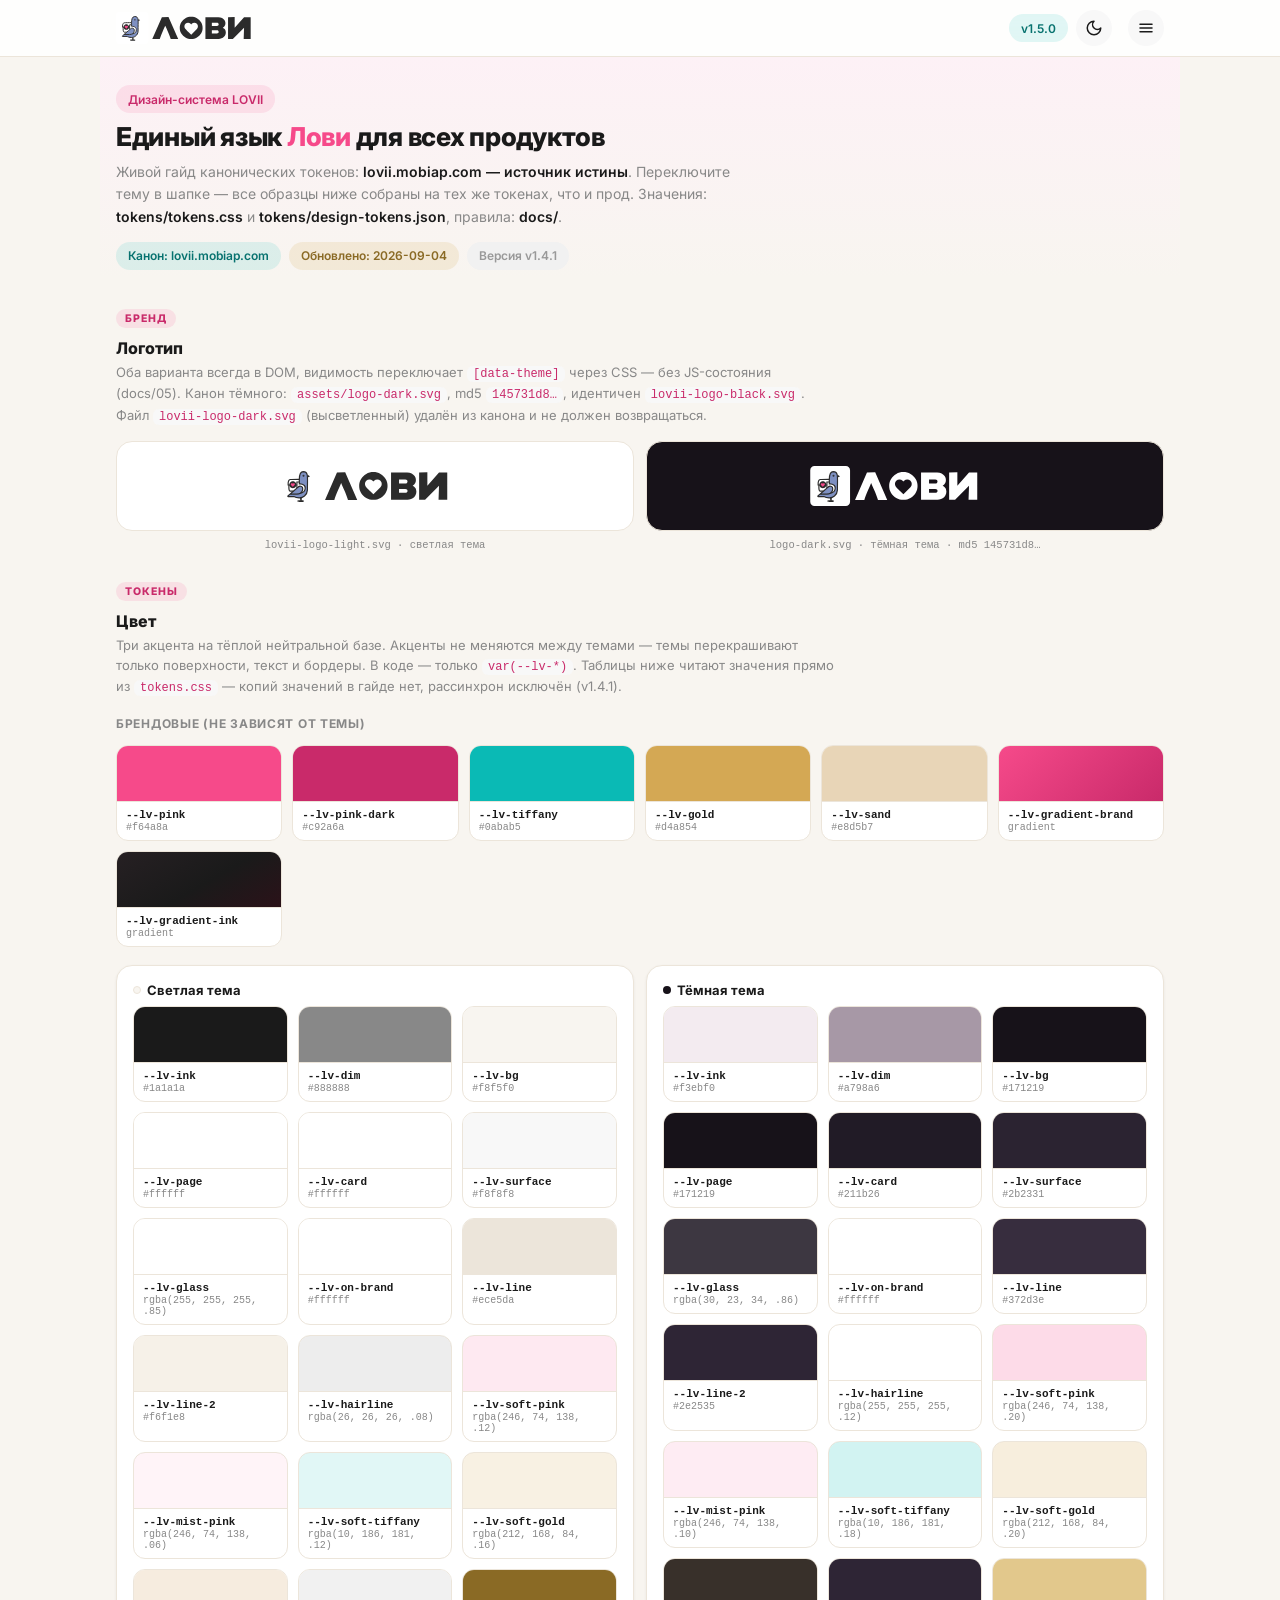
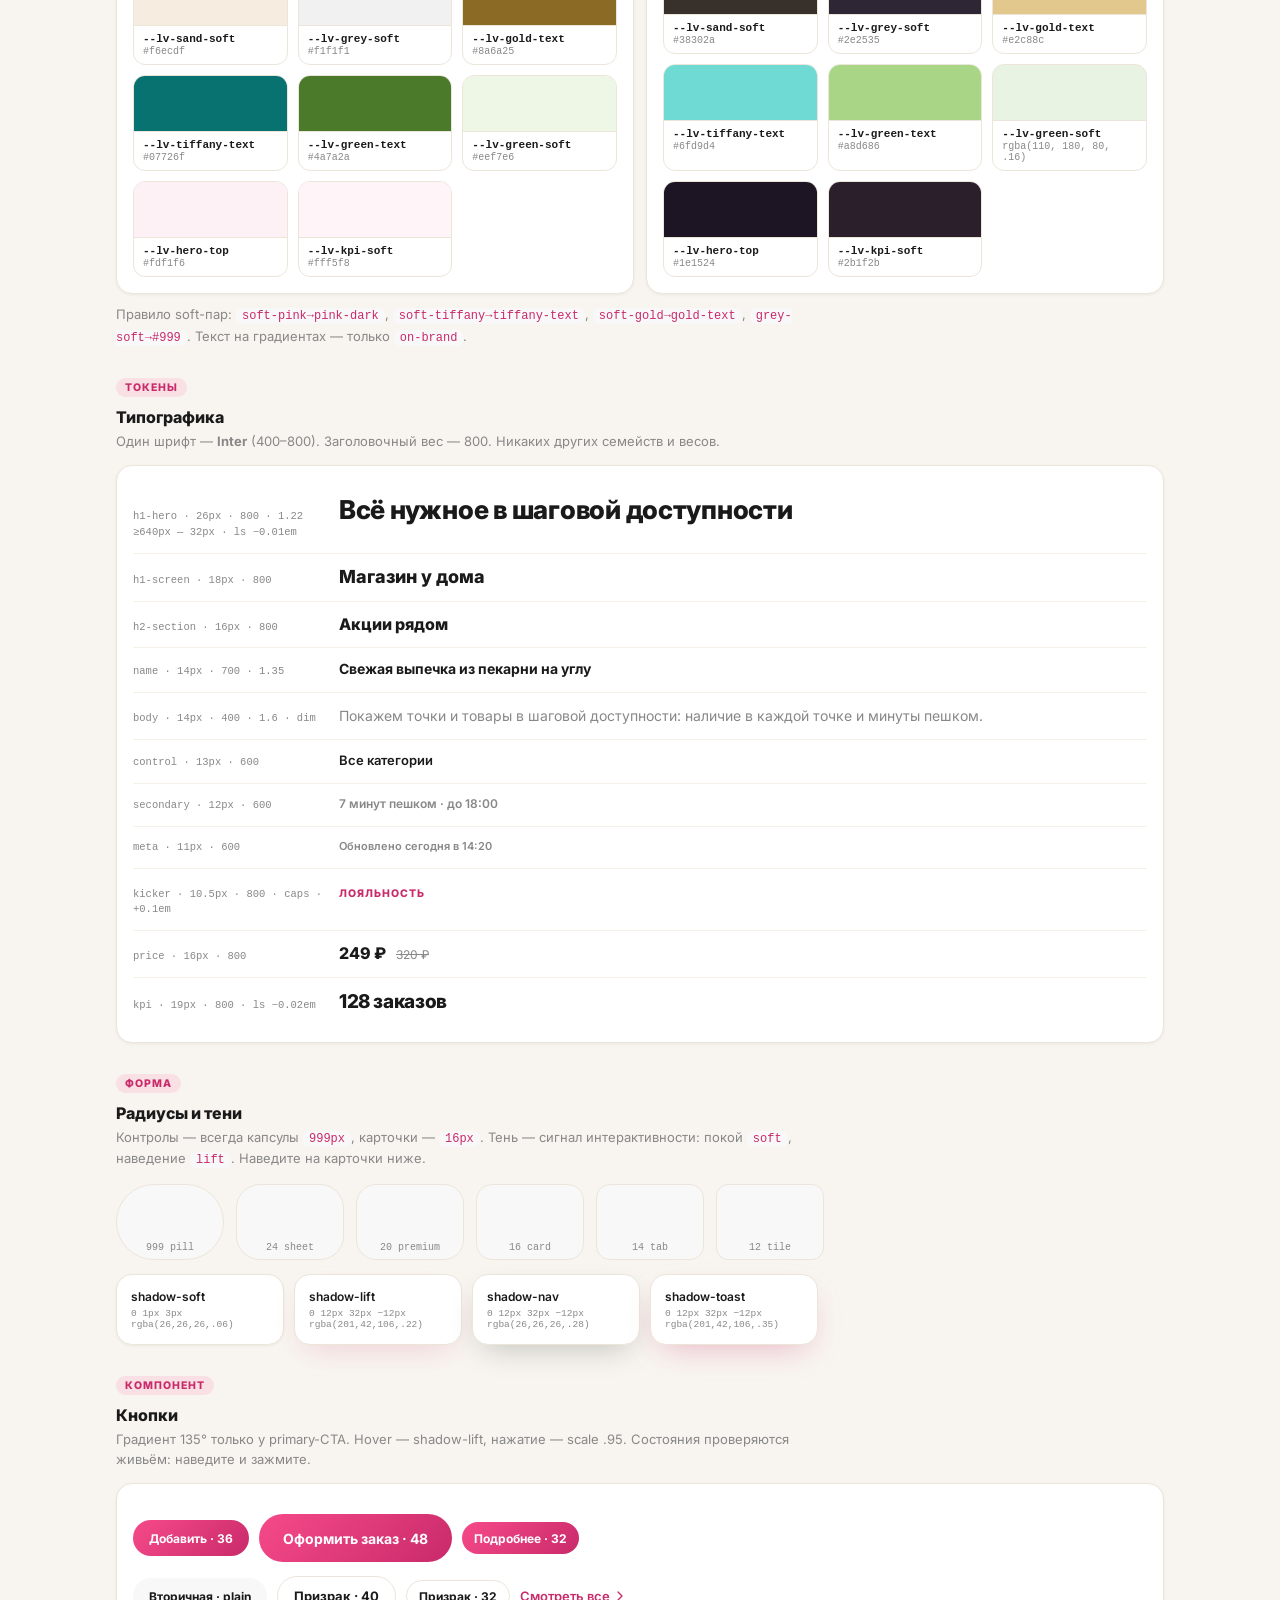
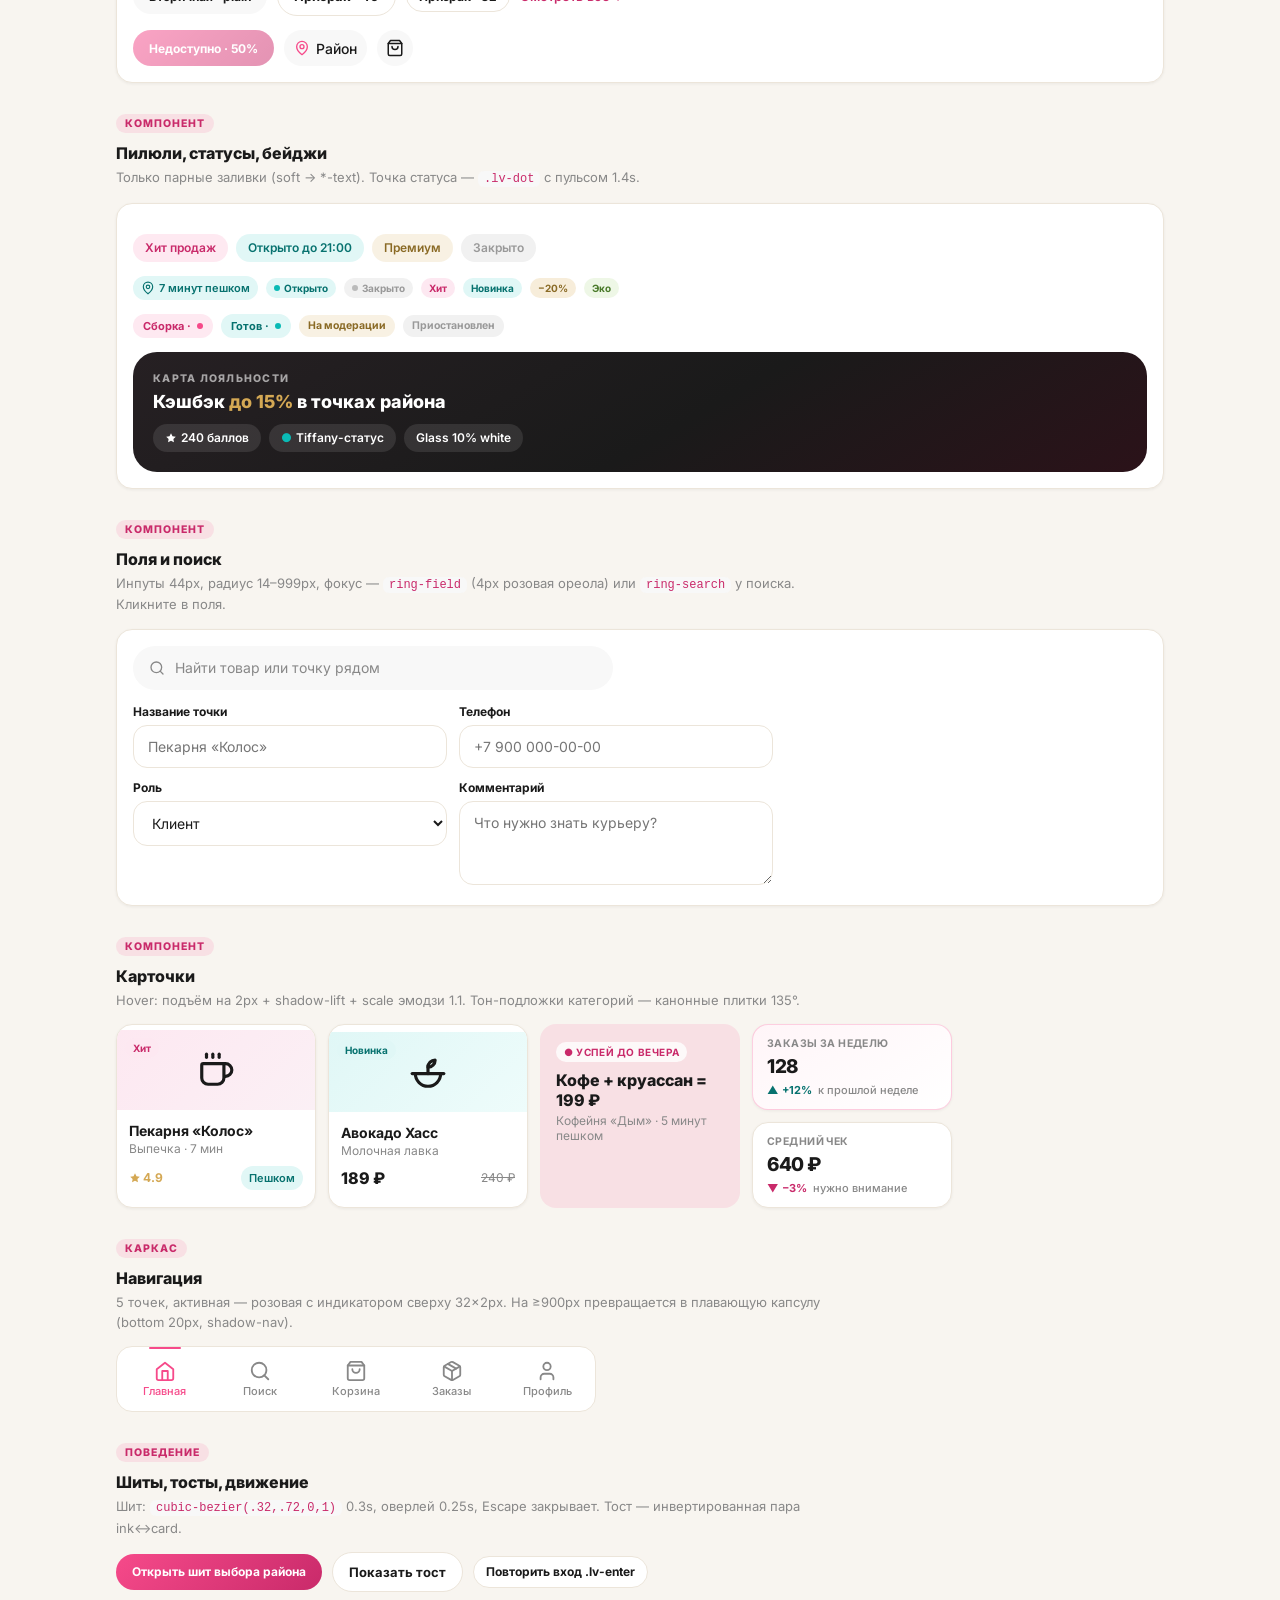
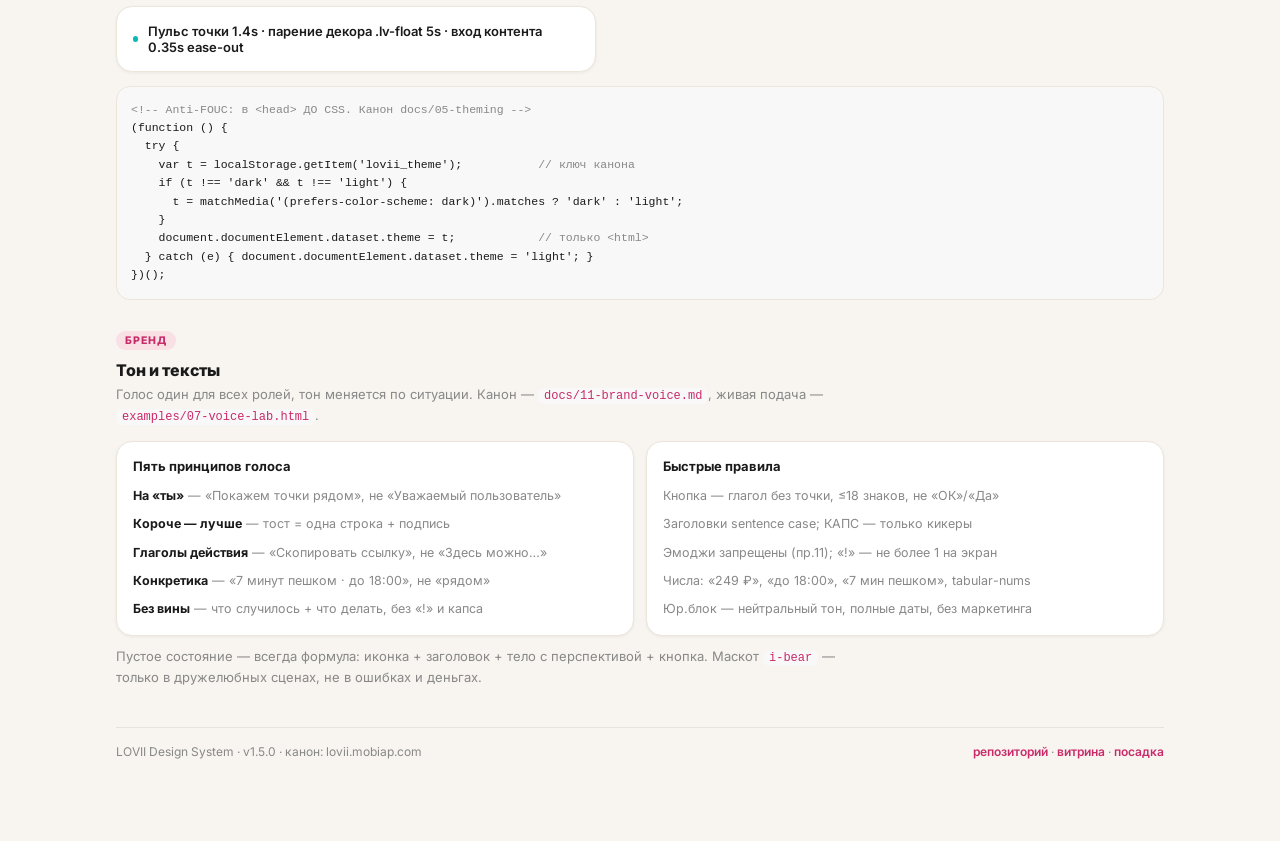
==== style-guide.html @ 3f8a0512 "feat(brand-voice): v4 — бренд и тон: docs/11 + Тон-лаборатория (v1.5.0) - docs/11-brand-voice.md: го" ====
<!DOCTYPE html>
<html lang="ru">
<head>
  <meta charset="UTF-8">
  <meta name="viewport" content="width=device-width, initial-scale=1, viewport-fit=cover">
  <title>LOVII — Дизайн-система · style guide</title>
  <!-- TOKEN-PIN: meta не принимает var(); якорь канона --lv-meta-light, страж tools/check-sync.py -->
  <meta name="theme-color" id="meta-theme" content="#f64a8a">
  <script>
    /* Тема до отрисовки: явный выбор → системная. Канон docs/05-theming */
    (function () {
      try {
        var t = localStorage.getItem('lovii_theme');
        if (t !== 'dark' && t !== 'light') {
          t = window.matchMedia && matchMedia('(prefers-color-scheme: dark)').matches ? 'dark' : 'light';
        }
        document.documentElement.dataset.theme = t;
      } catch (e) { document.documentElement.dataset.theme = 'light'; }
    })();
  </script>
  <link rel="preconnect" href="https://fonts.googleapis.com">
  <link rel="preconnect" href="https://fonts.gstatic.com" crossorigin>
  <link href="https://fonts.googleapis.com/css2?family=Inter:wght@400;500;600;700;800&display=swap" rel="stylesheet">
  <style>
    /* ===================== Канонические токены (инлайн из tokens/tokens.css) ===================== */
/* ============================================================
   LOVII «Лови» — канонические дизайн-токены v1.4.1
   Источник истины: lovii.mobiap.com (репо lovii_demo, css/lovii.css)
   Репо дизайн-системы: bestdeejay-design/lovii-design

   Как подключать:
     <link rel="stylesheet" href="tokens/tokens.css">
   Как использовать: только var(--lv-*). Хардкод цветов/теней запрещён.

   Совместимость (маппинг легаси-имён):
     lovii_demo  css/lovii.css : --pink, --bg, --card, --soft-pink …
     lovii-site  globals.css   : --color-lovii-* (Tailwind), --lv-* (частично)
   ============================================================ */

/* ------------------------------------------------------------
   1. БРЕНДОВЫЕ ЦВЕТА — не зависят от темы
   ------------------------------------------------------------ */
:root {
  --lv-pink: #f64a8a;          /* primary-акцент: CTA, ссылки, фокус */
  --lv-pink-dark: #c92a6a;     /* hover CTA, конец градиента, текст на soft-pink */
  --lv-tiffany: #0abab5;       /* secondary-акцент: «рядом», «в наличии», успех */
  --lv-gold: #d4a854;          /* tertiary: премиум, рейтинг, лояльность */
  --lv-sand: #e8d5b7;          /* золотой акцент-бордер/текст на тёмном */

  /* Градиенты */
  --lv-gradient-brand: linear-gradient(135deg, #f64a8a 0%, #c92a6a 100%);
  --lv-gradient-ink: linear-gradient(150deg, #262023 0%, #1a1a1a 55%, #2b1219 100%);
  --lv-gradient-tiffany: linear-gradient(90deg, #0abab5, #078d89);
  --lv-gradient-gold: linear-gradient(90deg, #d4a854, #b98d3e);

  /* Подложки-плитки категорий (только светлая подача) */
  --lv-tile-pink: linear-gradient(135deg, #fde8f1, #fbf0f5);
  --lv-tile-tiffany: linear-gradient(135deg, #e0f7f6, #eefcfb);
  --lv-tile-gold: linear-gradient(135deg, #f7edda, #fbf5ea);
  --lv-tile-sand: linear-gradient(135deg, #f3e9dc, #faf4ec);
  --lv-tile-ink: linear-gradient(135deg, #f4f4f4, #fafafa);

  /* Плашки-бейджи на обложках (фиксированные светлые подложки) */
  --lv-badge-hit: #fde8f1;
  --lv-badge-new: #e0f7f6;
  --lv-badge-sale: #f7edda;

  /* Текст и чипы НА фиксированно-светлых подложках (tile-*) — не зависят от темы.
     Введено в v1.1.0: плитки остаются светлыми в тёмной теме, поэтому их текст
     нельзя брать из темовых --lv-ink/--lv-dim. */
  --lv-on-tile: #1a1a1a;
  --lv-on-tile-dim: #8a7a84;
  --lv-tile-chip: rgba(26, 26, 26, .07);

  /* Типографика */
  --lv-font: 'Inter', -apple-system, BlinkMacSystemFont, 'Segoe UI', Roboto, sans-serif;

  /* Механика тем */
  --lv-theme-key: 'lovii_theme';      /* localStorage ключ */
  --lv-meta-light: #f64a8a;           /* meta theme-color для светлой */
  --lv-meta-dark: #171219;            /* meta theme-color для тёмной */

  /* Каркас */
  --lv-header-h: 56px;                /* шапка приложения-витрины */
  --lv-subheader-h: 48px;             /* подшапка «назад» */
  --lv-nav-h: 64px;                   /* нижняя навигация (десктоп-капсула 60px) */
  --lv-container: 480px;              /* мобильная капсула приложения */
  --lv-container-wide: 1120px;        /* общий поток ≥640px */
  --lv-container-narrow: 760px;       /* линейные экраны ≥640px */
  --lv-pad-x: 16px;                   /* боковой отступ экрана */
}

/* ------------------------------------------------------------
   2. СВЕТЛАЯ ТЕМА (по умолчанию; [data-theme="light"])
   ------------------------------------------------------------ */
:root,
[data-theme="light"] {
  color-scheme: light;

  /* Текст */
  --lv-ink: #1a1a1a;                  /* основной текст */
  --lv-dim: #888888;                  /* вторичный текст */

  /* Поверхности */
  --lv-bg: #f8f5f0;                   /* фон вокруг капсулы приложения (v1.3: тёплый бежевый вместо розоватого #f7f2f4) */
  --lv-page: #ffffff;                 /* фон страницы (посадка) */
  --lv-card: #ffffff;                 /* карточки */
  --lv-surface: #f8f8f8;              /* заливка контролов: пилюли, инпуты, сегменты */
  --lv-glass: rgba(255, 255, 255, .85);  /* стеклянный хедер/навигация */
  --lv-on-brand: #ffffff;             /* текст НА брендовом градиенте */

  /* Бордеры и разделители */
  --lv-line: #ece5da;                 /* бордер карточек (v1.3: бежевый нейтральный вместо розоватого) */
  --lv-line-2: #f6f1e8;               /* разделитель строк внутри карточки (v1.3) */
  --lv-hairline: rgba(26, 26, 26, .08);   /* тонкая линия (юр.блок) */

  /* Soft-заливки акцентов (плашки статусов, тоновые карточки) */
  --lv-soft-pink: rgba(246, 74, 138, .12);
  --lv-mist-pink: rgba(246, 74, 138, .06);
  --lv-soft-tiffany: rgba(10, 186, 181, .12);
  --lv-soft-gold: rgba(212, 168, 84, .16);
  --lv-sand-soft: #f6ecdf;
  --lv-grey-soft: #f1f1f1;

  /* Читаемые тексты на soft-заливках (пары: soft → text) */
  --lv-gold-text: #8a6a25;
  --lv-tiffany-text: #07726f;
  --lv-green-text: #4a7a2a;
  --lv-green-soft: #eef7e6;

  /* Спец-поверхности */
  --lv-hero-top: #fdf1f6;             /* верх hero-градиента */
  --lv-kpi-soft: #fff5f8;             /* фон акцентного KPI */
  --lv-ch-ink-a: #3a3a3a;             /* чернильная пара A (чаты/декор) */
  --lv-ch-ink-b: #1a1a1a;             /* чернильная пара B */
  --lv-toast-d: rgba(255, 255, 255, .7);  /* подпись на тосте */

  /* Тени */
  --lv-shadow-soft: 0 1px 3px rgba(26, 26, 26, .06);
  --lv-shadow-lift: 0 12px 32px -12px rgba(201, 42, 106, .22);
  --lv-shadow-nav: 0 12px 32px -12px rgba(26, 26, 26, .28);
  --lv-shadow-stuck: 0 12px 16px -16px rgba(26, 26, 26, .28);
  --lv-shadow-toast: 0 12px 32px -12px rgba(201, 42, 106, .35);
  --lv-shadow-float: 0 2px 8px rgba(26, 26, 26, .1);
  --lv-shadow-app: 0 0 60px rgba(26, 26, 26, .08);
  --lv-ring-search: 0 0 0 2px rgba(246, 74, 138, .4);
  --lv-ring-field: 0 0 0 4px rgba(246, 74, 138, .1);

  /* Скроллбар */
  --lv-scroll-thumb: rgba(26, 26, 26, .15);
}

/* ------------------------------------------------------------
   3. ТЁМНАЯ ТЕМА — [data-theme="dark"] на <html>
   Тёмно-сливовые поверхности, тёплый светлый текст.
   Брендовые pink/tiffany/gold НЕ меняются.
   ------------------------------------------------------------ */
[data-theme="dark"] {
  color-scheme: dark;

  --lv-ink: #f3ebf0;
  --lv-dim: #a798a6;

  --lv-bg: #171219;
  --lv-page: #171219;
  --lv-card: #211b26;
  --lv-surface: #2b2331;
  --lv-glass: rgba(30, 23, 34, .86);
  --lv-on-brand: #ffffff;

  --lv-line: #372d3e;
  --lv-line-2: #2e2535;
  --lv-hairline: rgba(255, 255, 255, .12);

  /* v1.2: альфы подняты (решение по docs/06 #1–#2) — на тёмном .12 читались слабо */
  --lv-soft-pink: rgba(246, 74, 138, .20);
  --lv-mist-pink: rgba(246, 74, 138, .10);
  --lv-soft-tiffany: rgba(10, 186, 181, .18);
  --lv-soft-gold: rgba(212, 168, 84, .20);
  --lv-sand-soft: #38302a;
  --lv-grey-soft: #2e2535;

  --lv-gold-text: #e2c88c;
  --lv-tiffany-text: #6fd9d4;
  --lv-green-text: #a8d686;
  --lv-green-soft: rgba(110, 180, 80, .16);

  --lv-hero-top: #1e1524;
  --lv-kpi-soft: #2b1f2b;
  --lv-ch-ink-a: #c9b6c4;
  --lv-ch-ink-b: #9c8496;
  --lv-toast-d: rgba(26, 26, 26, .55);

  /* v1.2: тени глубже (решение по docs/06 #3) — «сливовая» тень на тёмном не видна */
  --lv-shadow-soft: 0 1px 3px rgba(0, 0, 0, .45);
  --lv-shadow-lift: 0 12px 32px -12px rgba(0, 0, 0, .55);
  --lv-shadow-nav: 0 12px 32px -12px rgba(0, 0, 0, .55);
  --lv-shadow-stuck: 0 12px 16px -16px rgba(26, 26, 26, .28);
  --lv-shadow-toast: 0 12px 32px -12px rgba(201, 42, 106, .35);
  --lv-shadow-float: 0 2px 8px rgba(26, 26, 26, .1);
  --lv-shadow-app: 0 0 60px rgba(26, 26, 26, .08);
  --lv-ring-search: 0 0 0 2px rgba(246, 74, 138, .4);
  --lv-ring-field: 0 0 0 4px rgba(246, 74, 138, .1);

  --lv-scroll-thumb: rgba(255, 255, 255, .18);
}

/* ------------------------------------------------------------
   4. БАЗОВЫЕ СТИЛИ (опционально — можно не подключать)
   ------------------------------------------------------------ */
body {
  font-family: var(--lv-font);
  background: var(--lv-bg);
  color: var(--lv-ink);
  -webkit-font-smoothing: antialiased;
  text-rendering: optimizeLegibility;
}

button { font-family: inherit; border: 0; background: none; padding: 0; cursor: pointer; color: inherit; font-size: inherit; }
input, textarea, select { font-family: inherit; }

/* Фокус с клавиатуры — всегда розовый брендовый */
:focus-visible { outline: 2px solid var(--lv-pink); outline-offset: 2px; border-radius: 8px; }

/* Уважение к reduce motion — обязательное a11y-правило */
@media (prefers-reduced-motion: reduce) {
  *, *::before, *::after {
    animation-duration: .01ms !important;
    animation-iteration-count: 1 !important;
    transition-duration: .01ms !important;
  }
}

/* ------------------------------------------------------------
   5. ДВИЖЕНИЕ (ключевые кадры канона)
   ------------------------------------------------------------ */
@keyframes lv-enter { from { opacity: 0; transform: translateY(10px); } to { opacity: 1; transform: translateY(0); } }
@keyframes lv-float { 0%, 100% { transform: translateY(0); } 50% { transform: translateY(-8px); } }
@keyframes lv-pulse-dot { 0%, 100% { opacity: 1; transform: scale(1); } 50% { opacity: .45; transform: scale(.8); } }

.lv-enter { animation: lv-enter .35s ease-out both; }
.lv-float { animation: lv-float 5s ease-in-out infinite; }
.lv-dot { width: 6px; height: 6px; border-radius: 999px; display: inline-block; animation: lv-pulse-dot 1.4s ease-in-out infinite; }

/* Ленты-карусели: карточки растворяются у краёв */
.lv-edge-fade {
  -webkit-mask-image: linear-gradient(90deg, transparent 0, #000 16px, #000 calc(100% - 16px), transparent 100%);
  mask-image: linear-gradient(90deg, transparent 0, #000 16px, #000 calc(100% - 16px), transparent 100%);
}


    /* ===================== Стили самого гайда ===================== */
    * { box-sizing: border-box; }
    html, body { margin: 0; padding: 0; }
    body { font-family: var(--lv-font); background: var(--lv-bg); color: var(--lv-ink); -webkit-font-smoothing: antialiased; }

    .gs-header { position: sticky; top: 0; z-index: 40; background: var(--lv-glass); backdrop-filter: blur(14px); -webkit-backdrop-filter: blur(14px); border-bottom: 1px solid var(--lv-line); }
    .gs-header-in { display: flex; align-items: center; justify-content: space-between; height: 56px; padding: 0 16px; max-width: 1080px; margin: 0 auto; }
    .gs-header img.gs-logo { height: 32px; width: auto; display: block; }
    .gs-header img.logo-dark-img { display: none; }
    [data-theme="dark"] .gs-header img.logo-dark-img { display: block; }
    [data-theme="dark"] .gs-header img.logo-light-img { display: none; }
    .gs-head-right { display: flex; align-items: center; gap: 8px; }

    .icon-btn { position: relative; display: flex; align-items: center; justify-content: center; width: 36px; height: 36px; border-radius: 999px; background: var(--lv-surface); transition: background .2s; }
    .icon-btn:hover { background: var(--lv-soft-pink); }
    .icon-btn svg { width: 18px; height: 18px; }
    .icon-btn .theme-ico-sun { display: none; }
    [data-theme="dark"] .icon-btn .theme-ico-sun { display: block; }
    [data-theme="dark"] .icon-btn .theme-ico-moon { display: none; }

    .gs-wrap { max-width: 1080px; margin: 0 auto; padding: 0 16px 96px; }
    .gs-hero { padding: 28px 0 8px; background: linear-gradient(180deg, var(--lv-hero-top) 0%, var(--lv-bg) 100%); margin: 0 -16px; padding-left: 16px; padding-right: 16px; }
    .gs-hero h1 { margin: 8px 0 0; font-size: 26px; line-height: 1.22; font-weight: 800; letter-spacing: -.01em; }
    .gs-hero h1 .accent { color: var(--lv-pink); }
    .gs-hero .lead { margin: 8px 0 0; font-size: 14px; line-height: 1.6; color: var(--lv-dim); max-width: 640px; }
    .gs-hero .lead b { color: var(--lv-ink); font-weight: 600; }
    .gs-hero-meta { display: flex; gap: 8px; flex-wrap: wrap; margin-top: 14px; }

    .stat-pill { display: inline-flex; align-items: center; gap: 6px; height: 28px; padding: 0 12px; border-radius: 999px; font-size: 12px; font-weight: 600; }
    .stat-pill.pink { background: var(--lv-soft-pink); color: var(--lv-pink-dark); }
    .stat-pill.tiffany { background: var(--lv-soft-tiffany); color: var(--lv-tiffany-text); }
    .stat-pill.gold { background: var(--lv-soft-gold); color: var(--lv-gold-text); }
    .stat-pill.grey { background: var(--lv-grey-soft); color: #999; }

    .gs-section { padding-top: 28px; }
    .gs-kicker { font-size: 10.5px; font-weight: 800; letter-spacing: .1em; text-transform: uppercase; color: var(--lv-pink-dark); background: var(--lv-soft-pink); border-radius: 999px; padding: 3px 9px; display: inline-block; }
    .gs-section h2 { margin: 10px 0 0; font-size: 16px; font-weight: 800; }
    .gs-section .gs-sub { margin: 4px 0 0; font-size: 13px; color: var(--lv-dim); line-height: 1.55; max-width: 720px; }
    .gs-section .gs-sub code { font-family: ui-monospace, SFMono-Regular, Menlo, monospace; font-size: 12px; background: var(--lv-surface); border-radius: 6px; padding: 1px 6px; color: var(--lv-pink-dark); }

    /* Тон и тексты (v1.5.0) */
    .voice-list { display: grid; gap: 9px; margin-top: 12px; font-size: 12.5px; line-height: 1.55; color: var(--lv-dim); }
    .voice-list b { color: var(--lv-ink); font-weight: 700; }

    .gs-card { background: var(--lv-card); border: 1px solid var(--lv-line); border-radius: 16px; box-shadow: var(--lv-shadow-soft); }
    .gs-panel { padding: 16px; }

    /* Свотчи палитры */
    .sw-grid { display: grid; grid-template-columns: repeat(auto-fill, minmax(148px, 1fr)); gap: 10px; margin-top: 14px; }
    .sw { border-radius: 12px; overflow: hidden; border: 1px solid var(--lv-line); background: var(--lv-card); }
    .sw .chip { height: 56px; border-bottom: 1px solid var(--lv-line); }
    .sw .info { padding: 7px 9px; }
    .sw .nm { font-family: ui-monospace, SFMono-Regular, Menlo, monospace; font-size: 11px; font-weight: 700; color: var(--lv-ink); white-space: nowrap; overflow: hidden; text-overflow: ellipsis; }
    .sw .hx { font-family: ui-monospace, SFMono-Regular, Menlo, monospace; font-size: 10px; color: var(--lv-dim); margin-top: 1px; }
    .sw-title { margin: 18px 0 0; font-size: 12px; font-weight: 700; text-transform: uppercase; letter-spacing: .06em; color: var(--lv-dim); }

    .duo { display: grid; grid-template-columns: 1fr 1fr; gap: 12px; margin-top: 14px; }
    @media (max-width: 720px) { .duo { grid-template-columns: 1fr; } }
    .duo h3 { margin: 0 0 8px; font-size: 13px; font-weight: 700; display: flex; align-items: center; gap: 6px; }
    .duo .dot { width: 8px; height: 8px; border-radius: 999px; }

    /* Типографика */
    .type-row { display: flex; align-items: baseline; gap: 16px; padding: 12px 0; border-top: 1px solid var(--lv-line-2); }
    .type-row:first-child { border-top: 0; }
    .type-meta { flex-shrink: 0; width: 190px; font-family: ui-monospace, SFMono-Regular, Menlo, monospace; font-size: 10.5px; color: var(--lv-dim); line-height: 1.5; }
    .type-demo { min-width: 0; }
    @media (max-width: 640px) { .type-row { flex-direction: column; gap: 4px; } .type-meta { width: auto; } }

    /* Радиусы и тени */
    .shape-row { display: flex; gap: 12px; flex-wrap: wrap; margin-top: 14px; }
    .shape { width: 108px; height: 76px; background: var(--lv-surface); border: 1.5px solid var(--lv-line); display: flex; align-items: flex-end; justify-content: center; padding-bottom: 6px; font-family: ui-monospace, SFMono-Regular, Menlo, monospace; font-size: 10px; color: var(--lv-dim); }
    .shadow-card { width: 168px; padding: 14px; font-size: 12px; font-weight: 600; border-radius: 16px; background: var(--lv-card); border: 1px solid var(--lv-line); }
    .shadow-card .mono { display: block; margin-top: 4px; font-family: ui-monospace, SFMono-Regular, Menlo, monospace; font-size: 9.5px; color: var(--lv-dim); font-weight: 400; }

    /* Кнопки */
    .btn-row { display: flex; gap: 10px; flex-wrap: wrap; margin-top: 14px; align-items: center; }
    .cta-btn { height: 36px; padding: 0 16px; border-radius: 999px; color: var(--lv-on-brand); font-size: 12px; font-weight: 700; transition: all .2s; display: inline-flex; align-items: center; justify-content: center; gap: 6px; background-image: var(--lv-gradient-brand); }
    .cta-btn:hover { box-shadow: var(--lv-shadow-lift); }
    .cta-btn:active { transform: scale(.95); }
    .cta-btn.big { height: 48px; font-size: 14px; padding: 0 24px; }
    .cta-btn.sm { height: 32px; padding: 0 12px; font-size: 12px; }
    .cta-btn.plain { background-image: none; background: var(--lv-surface); color: var(--lv-ink); }
    .cta-btn.disabled { opacity: .5; pointer-events: none; }
    .ghost-btn { display: inline-flex; align-items: center; justify-content: center; gap: 6px; height: 40px; padding: 0 16px; border-radius: 999px; border: 1.5px solid var(--lv-line); background: var(--lv-card); font-size: 13px; font-weight: 700; color: var(--lv-ink); transition: all .2s; }
    .ghost-btn:hover { border-color: var(--lv-pink); color: var(--lv-pink-dark); }
    .ghost-btn.sm { height: 32px; padding: 0 12px; font-size: 12px; }
    .link-btn { display: inline-flex; align-items: center; gap: 2px; font-size: 13px; font-weight: 600; color: var(--lv-pink-dark); transition: gap .2s; }
    .link-btn:hover { gap: 6px; }
    .pill-btn { display: flex; align-items: center; gap: 6px; height: 36px; padding: 0 10px; border-radius: 999px; background: var(--lv-surface); font-size: 14px; font-weight: 500; transition: background .2s; }
    .pill-btn:hover { background: var(--lv-soft-pink); }
    .pill-btn svg { width: 16px; height: 16px; color: var(--lv-pink); flex-shrink: 0; }

    /* Пилюли и статусы */
    .pill-row { display: flex; gap: 8px; flex-wrap: wrap; align-items: center; margin-top: 14px; }
    .walk-pill { display: inline-flex; align-items: center; gap: 4px; height: 24px; padding: 0 8px; border-radius: 999px; background: var(--lv-soft-tiffany); color: var(--lv-tiffany-text); font-size: 11px; font-weight: 600; }
    .open-pill { display: inline-flex; align-items: center; gap: 4px; height: 20px; padding: 0 8px; border-radius: 999px; font-size: 10px; font-weight: 700; }
    .open-pill .dot { width: 6px; height: 6px; border-radius: 999px; }
    .open-pill.on { background: var(--lv-badge-new); color: var(--lv-tiffany-text); }
    .open-pill.on .dot { background: var(--lv-tiffany); }
    .open-pill.off { background: var(--lv-grey-soft); color: #999; }
    .open-pill.off .dot { background: #bbb; }
    .badge-pill { display: inline-flex; align-items: center; height: 20px; padding: 0 8px; border-radius: 999px; font-size: 10px; font-weight: 700; }
    .badge-hit { background: var(--lv-badge-hit); color: var(--lv-pink-dark); }
    .badge-new { background: var(--lv-badge-new); color: var(--lv-tiffany-text); }
    .badge-sale { background: var(--lv-badge-sale); color: var(--lv-gold-text); }
    .badge-eco { background: var(--lv-green-soft); color: var(--lv-green-text); }
    .status-pill { display: inline-flex; align-items: center; gap: 6px; height: 24px; padding: 0 10px; border-radius: 999px; font-size: 11px; font-weight: 700; }
    .st-chip { display: inline-flex; align-items: center; gap: 5px; height: 22px; padding: 0 9px; border-radius: 999px; font-size: 10.5px; font-weight: 700; }
    .glass-demo { margin-top: 14px; border-radius: 24px; padding: 20px; color: var(--lv-on-brand); background-image: var(--lv-gradient-ink); position: relative; overflow: hidden; }
    .glass-demo .kicker { font-size: 10.5px; font-weight: 800; letter-spacing: .12em; text-transform: uppercase; color: rgba(255,255,255,.6); }
    .glass-demo .big { margin-top: 6px; font-size: 18px; font-weight: 800; }
    .glass-demo .big .g { color: var(--lv-gold); }
    .glass-chip { display: inline-flex; align-items: center; gap: 4px; height: 28px; padding: 0 12px; border-radius: 999px; background: rgba(255,255,255,.1); font-size: 12px; font-weight: 600; color: var(--lv-on-brand); }
    .glass-chip .g { color: var(--lv-gold); }
    .glass-chip .t { color: var(--lv-tiffany); }

    /* Формы */
    .form-grid { display: grid; grid-template-columns: 1fr 1fr; gap: 12px; margin-top: 14px; }
    @media (max-width: 720px) { .form-grid { grid-template-columns: 1fr; } }
    .f-field { display: block; }
    .f-field .lb { display: block; margin-bottom: 6px; font-size: 12px; font-weight: 700; color: var(--lv-ink); }
    .f-field input, .f-field textarea, .f-field select { width: 100%; border: 1.5px solid var(--lv-line); border-radius: 14px; padding: 12px 14px; font: inherit; font-size: 14px; background: var(--lv-card); color: var(--lv-ink); outline: none; transition: border-color .2s, box-shadow .2s; }
    .f-field input:focus, .f-field textarea:focus, .f-field select:focus { border-color: var(--lv-pink); box-shadow: var(--lv-ring-field); }
    .f-field textarea { min-height: 84px; resize: vertical; }
    .search-bar { display: flex; align-items: center; gap: 8px; height: 44px; padding: 0 16px; border-radius: 999px; background: var(--lv-surface); transition: all .2s; }
    .search-bar:focus-within { background: var(--lv-card); box-shadow: var(--lv-ring-search); }
    .search-bar svg { width: 16px; height: 16px; color: var(--lv-dim); flex-shrink: 0; }
    .search-bar input { flex: 1; border: 0; outline: none; background: none; font-size: 14px; color: var(--lv-ink); min-width: 0; }
    .search-bar input::placeholder { color: var(--lv-dim); }

    /* Карточки-образцы */
    .cards-grid { display: grid; grid-template-columns: repeat(auto-fill, minmax(200px, 1fr)); gap: 12px; margin-top: 14px; }
    .btn-card { display: block; width: 100%; text-align: left; background: var(--lv-card); border: 1px solid var(--lv-line); border-radius: 16px; box-shadow: var(--lv-shadow-soft); overflow: hidden; transition: transform .2s, box-shadow .2s; padding: 0; cursor: pointer; color: var(--lv-ink); }
    .btn-card:hover { transform: translateY(-2px); box-shadow: var(--lv-shadow-lift); }
    .cover { height: 80px; display: flex; align-items: center; justify-content: center; position: relative; }
    .cover .em { font-size: 36px; transition: transform .2s; }
    .btn-card:hover .em { transform: scale(1.1); }
    .cover .em { width: 38px; height: 38px; fill: none; stroke: currentColor; stroke-width: 2; stroke-linecap: round; stroke-linejoin: round; }
    .star-ico { display: inline-block; width: 12px; height: 12px; fill: var(--lv-gold); vertical-align: -1px; }
    .cover.tile-pink { background: var(--lv-tile-pink); }
    .cover.tile-tiffany { background: var(--lv-tile-tiffany); }
    .cover.tile-gold { background: var(--lv-tile-gold); }
    .card-body { padding: 12px; }
    .card-name { font-size: 14px; font-weight: 700; }
    .card-sub { font-size: 12px; color: var(--lv-dim); margin-top: 2px; }
    .card-foot { display: flex; align-items: center; justify-content: space-between; margin-top: 10px; }
    .rating { display: flex; align-items: center; gap: 2px; font-size: 12px; font-weight: 700; color: var(--lv-gold); }
    .promo-card { border-radius: 16px; padding: 16px; transition: transform .2s, box-shadow .2s; }
    .promo-card:hover { transform: translateY(-2px); box-shadow: var(--lv-shadow-lift); }
    .promo-card.tone-pink { background: var(--lv-soft-pink); }
    .promo-mini { display: inline-flex; align-items: center; gap: 6px; height: 20px; padding: 0 8px; border-radius: 999px; background: rgba(255,255,255,.8); font-size: 10px; font-weight: 700; text-transform: uppercase; letter-spacing: .06em; color: var(--lv-pink-dark); }
    .promo-title { margin-top: 8px; font-size: 16px; font-weight: 800; line-height: 1.3; }
    .promo-desc { font-size: 12px; color: var(--lv-dim); margin-top: 2px; }
    .kpi { border-radius: 16px; padding: 12px 14px; min-width: 0; background: var(--lv-card); border: 1px solid var(--lv-line); box-shadow: var(--lv-shadow-soft); }
    .kpi.accent { background-image: linear-gradient(150deg, var(--lv-kpi-soft), var(--lv-card)); border-color: rgba(246, 74, 138, .25); }
    .kpi .l { font-size: 10.5px; font-weight: 700; color: var(--lv-dim); text-transform: uppercase; letter-spacing: .04em; }
    .kpi .v { margin-top: 5px; font-size: 19px; font-weight: 800; letter-spacing: -.02em; }
    .kpi .d { margin-top: 5px; display: flex; align-items: center; gap: 6px; font-size: 11px; font-weight: 700; }
    .delta-up { color: var(--lv-tiffany-text); }
    .delta-down { color: var(--lv-pink-dark); }

    /* Навигация */
    .nav-demo { margin-top: 14px; border: 1px solid var(--lv-line); border-radius: 16px; background: var(--lv-card); overflow: hidden; max-width: 480px; }
    .app-nav-in { display: grid; grid-template-columns: repeat(5, 1fr); height: 64px; }
    .nav-btn { position: relative; display: flex; flex-direction: column; align-items: center; justify-content: center; gap: 2px; font-size: 11px; font-weight: 500; color: var(--lv-dim); transition: color .2s; }
    .nav-btn.active { color: var(--lv-pink); }
    .nav-btn .top-ind { position: absolute; top: 0; width: 32px; height: 2px; border-radius: 999px; background: var(--lv-pink); display: none; }
    .nav-btn.active .top-ind { display: block; }
    .nav-ico { display: flex; }
    .nav-ico svg { width: 22px; height: 22px; }

    /* Шит и тост */
    .sheet-overlay { position: fixed; inset: 0; z-index: 50; background: rgba(26, 26, 26, .4); opacity: 0; pointer-events: none; transition: opacity .25s; }
    .sheet-overlay.open { opacity: 1; pointer-events: auto; }
    .sheet { position: fixed; left: 0; right: 0; bottom: 0; z-index: 51; background: var(--lv-card); border-radius: 24px 24px 0 0; max-height: 72dvh; display: flex; flex-direction: column; transform: translateY(100%); visibility: hidden; transition: transform .3s cubic-bezier(.32, .72, 0, 1), visibility .3s; max-width: 480px; margin: 0 auto; }
    .sheet.open { transform: translateY(0); visibility: visible; }
    .sheet-head { padding: 20px 16px 8px; }
    .sheet-head h3 { margin: 0; font-size: 18px; font-weight: 800; }
    .sheet-head p { margin: 4px 0 0; font-size: 14px; color: var(--lv-dim); }
    .sheet-body { padding: 0 16px 24px; overflow-y: auto; display: grid; gap: 8px; }
    .district-row { display: flex; align-items: center; justify-content: space-between; height: 56px; padding: 0 16px; border-radius: 16px; border: 1px solid var(--lv-line); transition: all .2s; text-align: left; width: 100%; color: var(--lv-ink); }
    .district-row:hover { border-color: var(--lv-pink); }
    .district-row.active { border-color: var(--lv-pink); background: var(--lv-soft-pink); }
    .district-row .nm { display: block; font-size: 14px; font-weight: 600; }
    .district-row .mt { display: block; font-size: 12px; color: var(--lv-dim); }

    .toast-wrap { position: fixed; left: 0; right: 0; bottom: 84px; z-index: 60; display: flex; flex-direction: column; align-items: center; gap: 8px; pointer-events: none; padding: 0 16px; }
    .toast { max-width: 100%; background: var(--lv-ink); color: var(--lv-card); border-radius: 16px; padding: 10px 16px; font-size: 13px; font-weight: 600; box-shadow: var(--lv-shadow-toast); animation: lv-toast-in .25s ease-out; }
    .toast .d { font-size: 11px; color: var(--lv-toast-d); font-weight: 400; margin-top: 2px; }
    @keyframes lv-toast-in { from { opacity: 0; transform: translateY(8px); } to { opacity: 1; transform: none; } }
    .toast.hide { opacity: 0; transform: translateY(8px); transition: all .25s; }

    /* Код */
    .code { margin-top: 14px; background: var(--lv-surface); border: 1px solid var(--lv-line); border-radius: 14px; padding: 14px; font-family: ui-monospace, SFMono-Regular, Menlo, monospace; font-size: 11.5px; line-height: 1.6; color: var(--lv-ink); overflow-x: auto; white-space: pre; }
    .code .c { color: var(--lv-dim); }

    /* Лого-дуэт */
    .logo-duo { display: grid; grid-template-columns: 1fr 1fr; gap: 12px; margin-top: 14px; }
    @media (max-width: 720px) { .logo-duo { grid-template-columns: 1fr; } }
    .logo-tile { border-radius: 16px; border: 1px solid var(--lv-line); display: flex; align-items: center; justify-content: center; padding: 24px; }
    .logo-tile.light { background: #ffffff; } /* TOKEN-PIN: пин светлой подложки демо логотипа (= --lv-page), от темы не зависит */
    .logo-tile.dark { background: #171219; } /* TOKEN-PIN: пин тёмной подложки демо логотипа (= dark --lv-bg) */
    .logo-tile img { height: 40px; width: auto; }
    .logo-tile .tag { position: absolute; }
    .logo-cap { text-align: center; margin-top: 8px; font-family: ui-monospace, SFMono-Regular, Menlo, monospace; font-size: 10.5px; color: var(--lv-dim); }

    .gs-footer { margin-top: 40px; padding-top: 16px; border-top: 1px solid var(--lv-hairline); font-size: 12px; color: var(--lv-dim); display: flex; gap: 8px; flex-wrap: wrap; justify-content: space-between; }
    .gs-footer a { color: var(--lv-pink-dark); font-weight: 600; text-decoration: none; }
    .gs-footer a:hover { text-decoration: underline; }

    .lv-dot-demo { display: inline-flex; align-items: center; gap: 8px; }
  </style>
</head>
<body>
  <svg xmlns="http://www.w3.org/2000/svg" style="display:none" aria-hidden="true">
<!-- LOVII DS · иконочный спрайт v2 (1.4.0). Стиль: 24px, stroke 2, round caps/joins, currentColor.
     Использование: <svg class="ico"><use href="assets/icons.svg#i-heart"/></svg>
     Заливные (star) помечены fill внутри символа. Эмоджи в UI запрещены — см. docs/09-components.md §Иконки. -->
<symbol id="i-moon" viewBox="0 0 24 24"><path d="M12 3a6 6 0 0 0 9 9 9 9 0 1 1-9-9Z"/></symbol>
<symbol id="i-sun" viewBox="0 0 24 24"><circle cx="12" cy="12" r="4"/><path d="M12 2v2"/><path d="M12 20v2"/><path d="m4.93 4.93 1.41 1.41"/><path d="m17.66 17.66 1.41 1.41"/><path d="M2 12h2"/><path d="M20 12h2"/><path d="m6.34 17.66-1.41 1.41"/><path d="m19.07 4.93-1.41 1.41"/></symbol>
<symbol id="i-heart" viewBox="0 0 24 24"><path d="M19 14c1.49-1.46 3-3.21 3-5.5A5.5 5.5 0 0 0 16.5 3c-1.76 0-3 .5-4.5 2-1.5-1.5-2.74-2-4.5-2A5.5 5.5 0 0 0 2 8.5c0 2.3 1.5 4.05 3 5.5l7 7Z"/></symbol>
<symbol id="i-gift" viewBox="0 0 24 24"><rect x="3" y="8" width="18" height="4" rx="1"/><path d="M12 8v13"/><path d="M19 12v7a2 2 0 0 1-2 2H7a2 2 0 0 1-2-2v-7"/><path d="M7.5 8a2.5 2.5 0 0 1 0-5A4.8 8 0 0 1 12 8a4.8 8 0 0 1 4.5-5 2.5 2.5 0 0 1 0 5"/></symbol>
<symbol id="i-gem" viewBox="0 0 24 24"><path d="M6 3h12l4 6-10 13L2 9Z"/><path d="M11 3 8 9l4 13 4-13-3-6"/><path d="M2 9h20"/></symbol>
<symbol id="i-mail" viewBox="0 0 24 24"><rect x="2" y="4" width="20" height="16" rx="2"/><path d="m22 7-8.97 5.7a1.94 1.94 0 0 1-2.06 0L2 7"/></symbol>
<symbol id="i-bear" viewBox="0 0 24 24"><circle cx="6.5" cy="6.5" r="2.5"/><circle cx="17.5" cy="6.5" r="2.5"/><circle cx="12" cy="13.5" r="6.5"/><path d="M10 12.5h.01"/><path d="M14 12.5h.01"/><path d="M12 15v.5"/><path d="M10.5 17c.9.7 2.1.7 3 0"/></symbol>
<symbol id="i-flame" viewBox="0 0 24 24"><path d="M8.5 14.5A2.5 2.5 0 0 0 11 12c0-1.38-.5-2-1-3-1.072-2.143-.224-4.054 2-6 .5 2.5 2 4.9 4 6.5 2 1.6 3 3.5 3 5.5a7 7 0 1 1-14 0c0-1.153.433-2.294 1-3a2.5 2.5 0 0 0 2.5 2.5Z"/></symbol>
<symbol id="i-choco" viewBox="0 0 24 24"><rect x="5" y="3" width="14" height="18" rx="2"/><path d="M5 9h14"/><path d="M5 15h14"/><path d="M12 3v18"/></symbol>
<symbol id="i-flower" viewBox="0 0 24 24"><circle cx="12" cy="12" r="3"/><path d="M12 16.5A4.5 4.5 0 1 1 7.5 12 4.5 4.5 0 1 1 12 7.5a4.5 4.5 0 1 1 4.5 4.5 4.5 4.5 0 1 1-4.5 4.5"/><path d="M12 7.5v9"/></symbol>
<symbol id="i-ring" viewBox="0 0 24 24"><circle cx="12" cy="15" r="6"/><path d="m9.5 5.5 2.5-3 2.5 3-2.5 3Z"/></symbol>
<symbol id="i-camera" viewBox="0 0 24 24"><path d="M14.5 4h-5L7.7 6.6a1 1 0 0 1-.8.4H4a2 2 0 0 0-2 2v9a2 2 0 0 0 2 2h16a2 2 0 0 0 2-2V9a2 2 0 0 0-2-2h-2.9a1 1 0 0 1-.8-.4L14.5 4Z"/><circle cx="12" cy="13" r="3.5"/></symbol>
<symbol id="i-shapes" viewBox="0 0 24 24"><path d="M8.3 10a.7.7 0 0 1-.626-1.079L11.4 3a.7.7 0 0 1 1.198-.043L16.3 8.9a.7.7 0 0 1-.572 1.1Z"/><rect x="3" y="14" width="7" height="7" rx="1"/><circle cx="17.5" cy="17.5" r="3.5"/></symbol>
<symbol id="i-award" viewBox="0 0 24 24"><circle cx="12" cy="8" r="6"/><path d="M15.477 12.89 17 22l-5-3-5 3 1.523-9.11"/></symbol>
<symbol id="i-crown" viewBox="0 0 24 24"><path d="M4 17 3 7l5.5 4L12 4l3.5 7L21 7l-1 10Z"/><path d="M4 21h16"/></symbol>
<symbol id="i-check" viewBox="0 0 24 24"><path d="M20 6 9 17l-5-5"/></symbol>
<symbol id="i-x" viewBox="0 0 24 24"><path d="M18 6 6 18"/><path d="m6 6 12 12"/></symbol>
<symbol id="i-bot" viewBox="0 0 24 24"><path d="M12 8V4H8"/><rect width="16" height="12" x="4" y="8" rx="2"/><path d="M2 14h2"/><path d="M20 14h2"/><path d="M15 13v2"/><path d="M9 13v2"/></symbol>
<symbol id="i-star" viewBox="0 0 24 24"><path fill="currentColor" stroke="none" d="M12 2.5l2.95 5.98 6.6.96-4.78 4.66 1.13 6.58L12 17.57l-5.9 3.11 1.13-6.58L2.45 9.44l6.6-.96L12 2.5Z"/></symbol>
<symbol id="i-coffee" viewBox="0 0 24 24"><path d="M10 2v2"/><path d="M14 2v2"/><path d="M16 8a1 1 0 0 1 1 1v8a4 4 0 0 1-4 4H7a4 4 0 0 1-4-4V9a1 1 0 0 1 1-1h14a4 4 0 1 1 0 8h-1"/><path d="M6 2v2"/></symbol>
<symbol id="i-salad" viewBox="0 0 24 24"><path d="M4 13a8 8 0 0 0 16 0"/><path d="M2 13h20"/><path d="M12 13V8"/><path d="M12 9C12 6.5 14 4.5 16.5 4.5 16.5 7 14.5 9 12 9Z"/></symbol>
<symbol id="i-clock" viewBox="0 0 24 24"><circle cx="12" cy="12" r="9"/><path d="M12 7v5l3 2"/></symbol>
<symbol id="i-copy" viewBox="0 0 24 24"><rect x="9" y="9" width="12" height="12" rx="2"/><path d="M5 15H4a2 2 0 0 1-2-2V4a2 2 0 0 1 2-2h9a2 2 0 0 1 2 2v1"/></symbol>
<symbol id="i-arrow-up" viewBox="0 0 24 24"><path d="M12 19V5"/><path d="m5 12 7-7 7 7"/></symbol>
<symbol id="i-download" viewBox="0 0 24 24"><path d="M21 15v4a2 2 0 0 1-2 2H5a2 2 0 0 1-2-2v-4"/><path d="m7 10 5 5 5-5"/><path d="M12 15V3"/></symbol>
<symbol id="i-share" viewBox="0 0 24 24"><path d="M12 3v12"/><path d="m8 7 4-4 4 4"/><path d="M6 11H5a2 2 0 0 0-2 2v6a2 2 0 0 0 2 2h14a2 2 0 0 0 2-2v-6a2 2 0 0 0-2-2h-1"/></symbol>
</svg>

  <header class="gs-header">
    <div class="gs-header-in">
      <img class="gs-logo logo-light-img" src="[data-uri]" alt="LOVII">
      <img class="gs-logo logo-dark-img" src="[data-uri]" alt="LOVII">
      <div class="gs-head-right">
        <span class="stat-pill tiffany">v1.5.0</span>
        <button class="icon-btn" data-action="theme-toggle" aria-label="Сменить тему" title="Светлая/тёмная тема">
          <svg class="theme-ico-moon" viewBox="0 0 24 24" fill="none" stroke="currentColor" stroke-width="2" stroke-linecap="round" stroke-linejoin="round" aria-hidden="true"><path d="M12 3a6 6 0 0 0 9 9 9 9 0 1 1-9-9Z"/></svg>
          <svg class="theme-ico-sun" viewBox="0 0 24 24" fill="none" stroke="currentColor" stroke-width="2" stroke-linecap="round" stroke-linejoin="round" aria-hidden="true"><circle cx="12" cy="12" r="4"/><path d="M12 2v2"/><path d="M12 20v2"/><path d="m4.93 4.93 1.41 1.41"/><path d="m17.66 17.66 1.41 1.41"/><path d="M2 12h2"/><path d="M20 12h2"/><path d="m6.34 17.66-1.41 1.41"/><path d="m19.07 4.93-1.41 1.41"/></svg>
        </button>
      </div>
    </div>
  </header>

  <main class="gs-wrap">
    <div class="gs-hero">
      <span class="stat-pill pink">Дизайн-система LOVII</span>
      <h1>Единый язык <span class="accent">Лови</span> для всех продуктов</h1>
      <p class="lead">Живой гайд канонических токенов: <b>lovii.mobiap.com — источник истины</b>. Переключите тему в шапке — все образцы ниже собраны на тех же токенах, что и прод. Значения: <b>tokens/tokens.css</b> и <b>tokens/design-tokens.json</b>, правила: <b>docs/</b>.</p>
      <div class="gs-hero-meta">
        <span class="stat-pill tiffany">Канон: lovii.mobiap.com</span>
        <span class="stat-pill gold">Обновлено: 2026-09-04</span>
        <span class="stat-pill grey">Версия v1.4.1</span>
      </div>
    </div>

    <!-- ================= Логотип ================= -->
    <section class="gs-section" id="brand">
      <span class="gs-kicker">Бренд</span>
      <h2>Логотип</h2>
      <p class="gs-sub">Оба варианта всегда в DOM, видимость переключает <code>[data-theme]</code> через CSS — без JS-состояния (docs/05). Канон тёмного: <code>assets/logo-dark.svg</code>, md5 <code>145731d8…</code>, идентичен <code>lovii-logo-black.svg</code>. Файл <code>lovii-logo-dark.svg</code> (высветленный) удалён из канона и не должен возвращаться.</p>
      <div class="logo-duo">
        <div>
          <div class="logo-tile light"><img src="[data-uri]" alt="LOVII light"></div>
          <div class="logo-cap">lovii-logo-light.svg · светлая тема</div>
        </div>
        <div>
          <div class="logo-tile dark"><img src="[data-uri]" alt="LOVII dark"></div>
          <div class="logo-cap">logo-dark.svg · тёмная тема · md5 145731d8…</div>
        </div>
      </div>
    </section>

    <!-- ================= Цвет ================= -->
    <section class="gs-section" id="color">
      <span class="gs-kicker">Токены</span>
      <h2>Цвет</h2>
      <p class="gs-sub">Три акцента на тёплой нейтральной базе. Акценты не меняются между темами — темы перекрашивают только поверхности, текст и бордеры. В коде — только <code>var(--lv-*)</code>. Таблицы ниже читают значения прямо из <code>tokens.css</code> — копий значений в гайде нет, рассинхрон исключён (v1.4.1).</p>

      <div class="sw-title">Брендовые (не зависят от темы)</div>
      <div class="sw-grid" id="sw-brand"></div>

      <div class="duo" style="margin-top:18px">
        <div class="gs-card gs-panel">
          <h3><span class="dot" data-token-dot="light:--lv-bg" style="border:1px solid var(--lv-line)"></span>Светлая тема</h3>
          <div class="sw-grid" id="sw-light" style="margin-top:2px"></div>
        </div>
        <div class="gs-card gs-panel">
          <h3><span class="dot" data-token-dot="dark:--lv-bg"></span>Тёмная тема</h3>
          <div class="sw-grid" id="sw-dark" style="margin-top:2px"></div>
        </div>
      </div>
      <p class="gs-sub" style="margin-top:10px">Правило soft-пар: <code>soft-pink→pink-dark</code>, <code>soft-tiffany→tiffany-text</code>, <code>soft-gold→gold-text</code>, <code>grey-soft→#999</code>. Текст на градиентах — только <code>on-brand</code>.</p>
    </section>

    <!-- ================= Типографика ================= -->
    <section class="gs-section" id="type">
      <span class="gs-kicker">Токены</span>
      <h2>Типографика</h2>
      <p class="gs-sub">Один шрифт — <b>Inter</b> (400–800). Заголовочный вес — 800. Никаких других семейств и весов.</p>
      <div class="gs-card gs-panel" style="margin-top:14px">
        <div class="type-row"><div class="type-meta">h1-hero · 26px · 800 · 1.22<br>≥640px — 32px · ls −0.01em</div><div class="type-demo" style="font-size:26px;line-height:1.22;font-weight:800;letter-spacing:-.01em">Всё нужное в шаговой доступности</div></div>
        <div class="type-row"><div class="type-meta">h1-screen · 18px · 800</div><div class="type-demo" style="font-size:18px;font-weight:800">Магазин у дома</div></div>
        <div class="type-row"><div class="type-meta">h2-section · 16px · 800</div><div class="type-demo" style="font-size:16px;font-weight:800">Акции рядом</div></div>
        <div class="type-row"><div class="type-meta">name · 14px · 700 · 1.35</div><div class="type-demo" style="font-size:14px;font-weight:700">Свежая выпечка из пекарни на углу</div></div>
        <div class="type-row"><div class="type-meta">body · 14px · 400 · 1.6 · dim</div><div class="type-demo" style="font-size:14px;line-height:1.6;color:var(--lv-dim)">Покажем точки и товары в шаговой доступности: наличие в каждой точке и минуты пешком.</div></div>
        <div class="type-row"><div class="type-meta">control · 13px · 600</div><div class="type-demo" style="font-size:13px;font-weight:600">Все категории</div></div>
        <div class="type-row"><div class="type-meta">secondary · 12px · 600</div><div class="type-demo" style="font-size:12px;font-weight:600;color:var(--lv-dim)">7 минут пешком · до 18:00</div></div>
        <div class="type-row"><div class="type-meta">meta · 11px · 600</div><div class="type-demo" style="font-size:11px;font-weight:600;color:var(--lv-dim)">Обновлено сегодня в 14:20</div></div>
        <div class="type-row"><div class="type-meta">kicker · 10.5px · 800 · caps · +0.1em</div><div class="type-demo"><span style="font-size:10.5px;font-weight:800;letter-spacing:.1em;text-transform:uppercase;color:var(--lv-pink-dark)">Лояльность</span></div></div>
        <div class="type-row"><div class="type-meta">price · 16px · 800</div><div class="type-demo"><span style="font-size:16px;font-weight:800">249 ₽</span> <span style="font-size:12px;color:var(--lv-dim);text-decoration:line-through;margin-left:6px">320 ₽</span></div></div>
        <div class="type-row"><div class="type-meta">kpi · 19px · 800 · ls −0.02em</div><div class="type-demo" style="font-size:19px;font-weight:800;letter-spacing:-.02em">128 заказов</div></div>
      </div>
    </section>

    <!-- ================= Радиусы и тени ================= -->
    <section class="gs-section" id="shape">
      <span class="gs-kicker">Форма</span>
      <h2>Радиусы и тени</h2>
      <p class="gs-sub">Контролы — всегда капсулы <code>999px</code>, карточки — <code>16px</code>. Тень — сигнал интерактивности: покой <code>soft</code>, наведение <code>lift</code>. Наведите на карточки ниже.</p>
      <div class="shape-row">
        <div class="shape" style="border-radius:999px">999 pill</div>
        <div class="shape" style="border-radius:24px">24 sheet</div>
        <div class="shape" style="border-radius:20px">20 premium</div>
        <div class="shape" style="border-radius:16px">16 card</div>
        <div class="shape" style="border-radius:14px">14 tab</div>
        <div class="shape" style="border-radius:12px">12 tile</div>
      </div>
      <div class="btn-row">
        <div class="shadow-card" style="box-shadow:var(--lv-shadow-soft)">shadow-soft<span class="mono">0 1px 3px rgba(26,26,26,.06)</span></div>
        <div class="shadow-card" style="box-shadow:var(--lv-shadow-lift)">shadow-lift<span class="mono">0 12px 32px −12px rgba(201,42,106,.22)</span></div>
        <div class="shadow-card" style="box-shadow:var(--lv-shadow-nav)">shadow-nav<span class="mono">0 12px 32px −12px rgba(26,26,26,.28)</span></div>
        <div class="shadow-card" style="box-shadow:var(--lv-shadow-toast)">shadow-toast<span class="mono">0 12px 32px −12px rgba(201,42,106,.35)</span></div>
      </div>
    </section>

    <!-- ================= Кнопки ================= -->
    <section class="gs-section" id="buttons">
      <span class="gs-kicker">Компонент</span>
      <h2>Кнопки</h2>
      <p class="gs-sub">Градиент 135° только у primary-CTA. Hover — shadow-lift, нажатие — scale .95. Состояния проверяются живьём: наведите и зажмите.</p>
      <div class="gs-card gs-panel" style="margin-top:14px">
        <div class="btn-row">
          <button class="cta-btn">Добавить · 36</button>
          <button class="cta-btn big">Оформить заказ · 48</button>
          <button class="cta-btn sm">Подробнее · 32</button>
        </div>
        <div class="btn-row">
          <button class="cta-btn plain">Вторичная · plain</button>
          <button class="ghost-btn">Призрак · 40</button>
          <button class="ghost-btn sm">Призрак · 32</button>
          <span class="link-btn">Смотреть все <svg width="16" height="16" viewBox="0 0 24 24" fill="none" stroke="currentColor" stroke-width="2" stroke-linecap="round" stroke-linejoin="round"><path d="m9 18 6-6-6-6"/></svg></span>
        </div>
        <div class="btn-row">
          <button class="cta-btn disabled">Недоступно · 50%</button>
          <button class="pill-btn"><svg viewBox="0 0 24 24" fill="none" stroke="currentColor" stroke-width="2" stroke-linecap="round" stroke-linejoin="round" style="width:16px;height:16px;color:var(--lv-pink)"><path d="M20 10c0 6-8 12-8 12s-8-6-8-12a8 8 0 0 1 16 0Z"/><circle cx="12" cy="10" r="3"/></svg>Район</button>
          <button class="icon-btn" aria-label="Корзина"><svg viewBox="0 0 24 24" fill="none" stroke="currentColor" stroke-width="2" stroke-linecap="round" stroke-linejoin="round"><path d="M6 2 3 6v14a2 2 0 0 0 2 2h14a2 2 0 0 0 2-2V6l-3-4Z"/><path d="M3 6h18"/><path d="M16 10a4 4 0 0 1-8 0"/></svg></button>
        </div>
      </div>
    </section>

    <!-- ================= Пилюли и статусы ================= -->
    <section class="gs-section" id="pills">
      <span class="gs-kicker">Компонент</span>
      <h2>Пилюли, статусы, бейджи</h2>
      <p class="gs-sub">Только парные заливки (soft → *-text). Точка статуса — <code>.lv-dot</code> с пульсом 1.4s.</p>
      <div class="gs-card gs-panel" style="margin-top:14px">
        <div class="pill-row">
          <span class="stat-pill pink">Хит продаж</span>
          <span class="stat-pill tiffany">Открыто до 21:00</span>
          <span class="stat-pill gold">Премиум</span>
          <span class="stat-pill grey">Закрыто</span>
        </div>
        <div class="pill-row">
          <span class="walk-pill"><svg width="14" height="14" viewBox="0 0 24 24" fill="none" stroke="currentColor" stroke-width="2" stroke-linecap="round" stroke-linejoin="round"><path d="M20 10c0 6-8 12-8 12s-8-6-8-12a8 8 0 0 1 16 0Z"/><circle cx="12" cy="10" r="3"/></svg>7 минут пешком</span>
          <span class="open-pill on"><span class="dot"></span>Открыто</span>
          <span class="open-pill off"><span class="dot"></span>Закрыто</span>
          <span class="badge-pill badge-hit">Хит</span>
          <span class="badge-pill badge-new">Новинка</span>
          <span class="badge-pill badge-sale">−20%</span>
          <span class="badge-pill badge-eco">Эко</span>
        </div>
        <div class="pill-row">
          <span class="status-pill" style="background:var(--lv-soft-pink);color:var(--lv-pink-dark)">Сборка · <span class="lv-dot" style="background:var(--lv-pink)"></span></span>
          <span class="status-pill" style="background:var(--lv-soft-tiffany);color:var(--lv-tiffany-text)">Готов · <span class="lv-dot" style="background:var(--lv-tiffany)"></span></span>
          <span class="st-chip" style="background:var(--lv-soft-gold);color:var(--lv-gold-text)">На модерации</span>
          <span class="st-chip" style="background:var(--lv-grey-soft);color:#999">Приостановлен</span>
        </div>
        <div class="glass-demo">
          <div class="kicker">Карта лояльности</div>
          <div class="big">Кэшбэк <span class="g">до 15%</span> в точках района</div>
          <div style="display:flex;gap:8px;margin-top:12px;flex-wrap:wrap">
            <span class="glass-chip"><svg class="star-ico" aria-hidden="true"><use href="#i-star"/></svg> 240 баллов</span>
            <span class="glass-chip"><span class="t">●</span> Tiffany-статус</span>
            <span class="glass-chip">Glass 10% white</span>
          </div>
        </div>
      </div>
    </section>

    <!-- ================= Формы ================= -->
    <section class="gs-section" id="forms">
      <span class="gs-kicker">Компонент</span>
      <h2>Поля и поиск</h2>
      <p class="gs-sub">Инпуты 44px, радиус 14–999px, фокус — <code>ring-field</code> (4px розовая ореола) или <code>ring-search</code> у поиска. Кликните в поля.</p>
      <div class="gs-card gs-panel" style="margin-top:14px">
        <div class="search-bar" style="max-width:480px">
          <svg viewBox="0 0 24 24" fill="none" stroke="currentColor" stroke-width="2" stroke-linecap="round" stroke-linejoin="round"><circle cx="11" cy="11" r="8"/><path d="m21 21-4.3-4.3"/></svg>
          <input type="text" placeholder="Найти товар или точку рядом">
        </div>
        <div class="form-grid" style="max-width:640px">
          <label class="f-field"><span class="lb">Название точки</span><input type="text" placeholder="Пекарня «Колос»"></label>
          <label class="f-field"><span class="lb">Телефон</span><input type="tel" placeholder="+7 900 000-00-00"></label>
          <label class="f-field"><span class="lb">Роль</span><select><option>Клиент</option><option>Бизнес</option><option>Партнёр</option></select></label>
          <label class="f-field"><span class="lb">Комментарий</span><textarea placeholder="Что нужно знать курьеру?"></textarea></label>
        </div>
      </div>
    </section>

    <!-- ================= Карточки ================= -->
    <section class="gs-section" id="cards">
      <span class="gs-kicker">Компонент</span>
      <h2>Карточки</h2>
      <p class="gs-sub">Hover: подъём на 2px + shadow-lift + scale эмодзи 1.1. Тон-подложки категорий — канонные плитки 135°.</p>
      <div class="cards-grid">
        <button class="btn-card">
          <div class="cover tile-pink"><svg class="em" aria-hidden="true"><use href="#i-coffee"/></svg><span class="badge-pill badge-hit" style="position:absolute;top:8px;left:8px">Хит</span></div>
          <div class="card-body"><div class="card-name">Пекарня «Колос»</div><div class="card-sub">Выпечка · 7 мин</div>
            <div class="card-foot"><span class="rating"><svg class="star-ico" aria-hidden="true"><use href="#i-star"/></svg> 4.9</span><span class="walk-pill">Пешком</span></div>
          </div>
        </button>
        <button class="btn-card">
          <div class="cover tile-tiffany"><svg class="em" aria-hidden="true"><use href="#i-salad"/></svg><span class="badge-pill badge-new" style="position:absolute;top:8px;left:8px">Новинка</span></div>
          <div class="card-body"><div class="card-name">Авокадо Хасс</div><div class="card-sub">Молочная лавка</div>
            <div class="card-foot"><span style="font-size:16px;font-weight:800">189 ₽</span><span style="font-size:12px;color:var(--lv-dim);text-decoration:line-through">240 ₽</span></div>
          </div>
        </button>
        <div class="promo-card tone-pink">
          <span class="promo-mini">● Успей до вечера</span>
          <div class="promo-title">Кофе + круассан = 199 ₽</div>
          <div class="promo-desc">Кофейня «Дым» · 5 минут пешком</div>
        </div>
        <div style="display:grid;gap:12px;align-content:start">
          <div class="kpi accent"><div class="l">Заказы за неделю</div><div class="v">128</div><div class="d"><span class="delta-up">▲ +12%</span><span style="font-size:11px;color:var(--lv-dim);font-weight:500">к прошлой неделе</span></div></div>
          <div class="kpi"><div class="l">Средний чек</div><div class="v">640 ₽</div><div class="d"><span class="delta-down">▼ −3%</span><span style="font-size:11px;color:var(--lv-dim);font-weight:500">нужно внимание</span></div></div>
        </div>
      </div>
    </section>

    <!-- ================= Навигация ================= -->
    <section class="gs-section" id="nav">
      <span class="gs-kicker">Каркас</span>
      <h2>Навигация</h2>
      <p class="gs-sub">5 точек, активная — розовая с индикатором сверху 32×2px. На ≥900px превращается в плавающую капсулу (bottom 20px, shadow-nav).</p>
      <div class="nav-demo">
        <div class="app-nav-in">
          <button class="nav-btn active"><span class="top-ind"></span><span class="nav-ico"><svg viewBox="0 0 24 24" fill="none" stroke="currentColor" stroke-width="2" stroke-linecap="round" stroke-linejoin="round"><path d="m3 10 9-7 9 7v10a2 2 0 0 1-2 2H5a2 2 0 0 1-2-2Z"/><path d="M9 22V12h6v10"/></svg></span>Главная</button>
          <button class="nav-btn"><span class="top-ind"></span><span class="nav-ico"><svg viewBox="0 0 24 24" fill="none" stroke="currentColor" stroke-width="2" stroke-linecap="round" stroke-linejoin="round"><circle cx="11" cy="11" r="8"/><path d="m21 21-4.3-4.3"/></svg></span>Поиск</button>
          <button class="nav-btn"><span class="top-ind"></span><span class="nav-ico"><svg viewBox="0 0 24 24" fill="none" stroke="currentColor" stroke-width="2" stroke-linecap="round" stroke-linejoin="round"><path d="M6 2 3 6v14a2 2 0 0 0 2 2h14a2 2 0 0 0 2-2V6l-3-4Z"/><path d="M3 6h18"/><path d="M16 10a4 4 0 0 1-8 0"/></svg></span>Корзина</button>
          <button class="nav-btn"><span class="top-ind"></span><span class="nav-ico"><svg viewBox="0 0 24 24" fill="none" stroke="currentColor" stroke-width="2" stroke-linecap="round" stroke-linejoin="round"><path d="m7.5 4.27 9 5.15"/><path d="M21 8a2 2 0 0 0-1-1.73l-7-4a2 2 0 0 0-2 0l-7 4A2 2 0 0 0 3 8v8a2 2 0 0 0 1 1.73l7 4a2 2 0 0 0 2 0l7-4A2 2 0 0 0 21 16Z"/><path d="m3.3 7 8.7 5 8.7-5"/><path d="M12 22V12"/></svg></span>Заказы</button>
          <button class="nav-btn"><span class="top-ind"></span><span class="nav-ico"><svg viewBox="0 0 24 24" fill="none" stroke="currentColor" stroke-width="2" stroke-linecap="round" stroke-linejoin="round"><path d="M19 21v-2a4 4 0 0 0-4-4H9a4 4 0 0 0-4 4v2"/><circle cx="12" cy="7" r="4"/></svg></span>Профиль</button>
        </div>
      </div>
    </section>

    <!-- ================= Поведение ================= -->
    <section class="gs-section" id="behavior">
      <span class="gs-kicker">Поведение</span>
      <h2>Шиты, тосты, движение</h2>
      <p class="gs-sub">Шит: <code>cubic-bezier(.32,.72,0,1)</code> 0.3s, оверлей 0.25s, Escape закрывает. Тост — инвертированная пара ink↔card.</p>
      <div class="btn-row">
        <button class="cta-btn" data-action="open-sheet">Открыть шит выбора района</button>
        <button class="ghost-btn" data-action="show-toast">Показать тост</button>
        <button class="ghost-btn sm" data-action="replay-enter">Повторить вход .lv-enter</button>
      </div>
      <div class="gs-card gs-panel lv-enter-target" style="margin-top:14px;max-width:480px">
        <div style="display:flex;align-items:center;gap:10px">
          <span class="lv-dot" style="background:var(--lv-tiffany)"></span>
          <span style="font-size:13px;font-weight:600">Пульс точки 1.4s · парение декора .lv-float 5s · вход контента 0.35s ease-out</span>
        </div>
      </div>
      <div class="code"><span class="c">&lt;!-- Anti-FOUC: в &lt;head&gt; ДО CSS. Канон docs/05-theming --&gt;</span>
(function () {
  try {
    var t = localStorage.getItem('lovii_theme');           <span class="c">// ключ канона</span>
    if (t !== 'dark' && t !== 'light') {
      t = matchMedia('(prefers-color-scheme: dark)').matches ? 'dark' : 'light';
    }
    document.documentElement.dataset.theme = t;            <span class="c">// только &lt;html&gt;</span>
  } catch (e) { document.documentElement.dataset.theme = 'light'; }
})();</div>
    </section>

    <!-- ================= Бренд и тон ================= -->
    <section class="gs-section" id="voice">
      <span class="gs-kicker">Бренд</span>
      <h2>Тон и тексты</h2>
      <p class="gs-sub">Голос один для всех ролей, тон меняется по ситуации. Канон — <code>docs/11-brand-voice.md</code>, живая подача — <code>examples/07-voice-lab.html</code>.</p>
      <div class="duo" style="margin-top:14px">
        <div class="gs-card gs-panel">
          <h3>Пять принципов голоса</h3>
          <div class="voice-list">
            <div><b>На «ты»</b> — «Покажем точки рядом», не «Уважаемый пользователь»</div>
            <div><b>Короче — лучше</b> — тост = одна строка + подпись</div>
            <div><b>Глаголы действия</b> — «Скопировать ссылку», не «Здесь можно…»</div>
            <div><b>Конкретика</b> — «7 минут пешком · до 18:00», не «рядом»</div>
            <div><b>Без вины</b> — что случилось + что делать, без «!» и капса</div>
          </div>
        </div>
        <div class="gs-card gs-panel">
          <h3>Быстрые правила</h3>
          <div class="voice-list">
            <div>Кнопка — глагол без точки, ≤18 знаков, не «ОК»/«Да»</div>
            <div>Заголовки sentence case; КАПС — только кикеры</div>
            <div>Эмоджи запрещены (пр.11); «!» — не более 1 на экран</div>
            <div>Числа: «249 ₽», «до 18:00», «7 мин пешком», tabular-nums</div>
            <div>Юр.блок — нейтральный тон, полные даты, без маркетинга</div>
          </div>
        </div>
      </div>
      <p class="gs-sub" style="margin-top:10px">Пустое состояние — всегда формула: иконка + заголовок + тело с перспективой + кнопка. Маскот <code>i-bear</code> — только в дружелюбных сценах, не в ошибках и деньгах.</p>
    </section>

    <footer class="gs-footer">
      <span>LOVII Design System · v1.5.0 · канон: lovii.mobiap.com</span>
      <span><a href="https://github.com/bestdeejay-design/lovii-design">репозиторий</a> · <a href="https://lovii.mobiap.com">витрина</a> · <a href="https://bestdeejay-design.github.io/lovii-site/">посадка</a></span>
    </footer>
  </main>

  <!-- Шит выбора района (демо) -->
  <div class="sheet-overlay" id="sheet-overlay"></div>
  <div class="sheet" id="demo-sheet" role="dialog" aria-modal="true" aria-label="Выбор района">
    <div class="sheet-head">
      <h3>Где вы сейчас?</h3>
      <p>Покажем точки и товары в шаговой доступности</p>
    </div>
    <div class="sheet-body">
      <button class="district-row active"><span><span class="nm">Центральный</span><span class="mt">24 точки · 5 мин</span></span><span class="stat-pill pink">Выбран</span></button>
      <button class="district-row"><span><span class="nm">Северный</span><span class="mt">18 точек · 9 мин</span></span></button>
      <button class="district-row"><span><span class="nm">Парковый</span><span class="mt">11 точек · 12 мин</span></span></button>
    </div>
  </div>

  <div class="toast-wrap" id="toast-wrap"></div>

  <script>
    /* ============ Механика темы — канон docs/05-theming ============ */
    const THEME_KEY = 'lovii_theme';

    /* ============ Канон — единственный источник значений ============
       Свотчи, демо-точки тем и meta theme-color читают значения прямо из
       инлайннутого tokens.css (см. шапку страницы). Копировать значения
       токенов в этот файл запрещено — железное правило 13 (AGENTS.md),
       страж: python3 tools/check-sync.py. */
    const TOKEN_CSS = (function () {
      for (const st of document.querySelectorAll('style')) {
        if (st.textContent.indexOf('--lv-bg:') !== -1) return st.textContent;
      }
      return '';
    })();

    function parseTokenBuckets(css) {
      const buckets = { light: {}, dark: {} };
      const text = css.replace(/\/\*[\s\S]*?\*\//g, '');
      const blockRe = /([^{}]+)\{([^{}]*)\}/g;
      let b;
      while ((b = blockRe.exec(text))) {
        const sel = b[1];
        const bucket = sel.indexOf('data-theme="dark"') !== -1 ? 'dark' : (sel.indexOf(':root') !== -1 ? 'light' : null);
        if (!bucket) continue;
        const declRe = /(--lv-[a-z0-9-]+)\s*:\s*([^;]+);/g;
        let d;
        while ((d = declRe.exec(b[2]))) buckets[bucket][d[1]] = d[2].trim();
      }
      return buckets;
    }
    const TOK = parseTokenBuckets(TOKEN_CSS);
    function tokVal(bucket, name) { return (TOK[bucket] && TOK[bucket][name]) || TOK.light[name] || ''; }

    const THEME_META = { light: tokVal('light', '--lv-meta-light'), dark: tokVal('light', '--lv-meta-dark') };
    function currentTheme() {
      return document.documentElement.dataset.theme === 'dark' ? 'dark' : 'light';
    }
    function applyTheme(t) {
      document.documentElement.dataset.theme = t;
      const meta = document.getElementById('meta-theme');
      if (meta) meta.setAttribute('content', THEME_META[t]);
    }
    function toggleTheme() {
      const t = currentTheme() === 'dark' ? 'light' : 'dark';
      try { localStorage.setItem(THEME_KEY, t); } catch (e) {}
      applyTheme(t);
      toast(t === 'dark' ? 'Тёмная тема включена' : 'Светлая тема включена');
    }

    /* ============ Свотчи палитры ============
       Здесь заданы только ИМЕНА (API токенов). Значения парсятся из канона:
       брендовые и светлая тема — из :root, тёмная — из [data-theme="dark"]. */
    const BRAND_NAMES = [
      '--lv-pink', '--lv-pink-dark', '--lv-tiffany', '--lv-gold', '--lv-sand',
      '--lv-gradient-brand', '--lv-gradient-ink',
    ];
    const THEME_NAMES = [
      '--lv-ink', '--lv-dim',
      '--lv-bg', '--lv-page', '--lv-card', '--lv-surface', '--lv-glass', '--lv-on-brand',
      '--lv-line', '--lv-line-2', '--lv-hairline',
      '--lv-soft-pink', '--lv-mist-pink', '--lv-soft-tiffany', '--lv-soft-gold',
      '--lv-sand-soft', '--lv-grey-soft',
      '--lv-gold-text', '--lv-tiffany-text', '--lv-green-text', '--lv-green-soft',
      '--lv-hero-top', '--lv-kpi-soft',
    ];
    function swatch(el, names, bucket) {
      el.innerHTML = names.map((name) => {
        const v = tokVal(bucket, name);
        const grad = v.indexOf('gradient(') !== -1;
        return `
        <div class="sw">
          <div class="chip" style="background:${v || 'transparent'}"></div>
          <div class="info"><div class="nm">${name}</div><div class="hx">${grad ? 'gradient' : v}</div></div>
        </div>`;
      }).join('');
    }
    swatch(document.getElementById('sw-brand'), BRAND_NAMES, 'light');
    swatch(document.getElementById('sw-light'), THEME_NAMES, 'light');
    swatch(document.getElementById('sw-dark'), THEME_NAMES, 'dark');

    /* Демо-точки тем: фон приходит из канона (data-token-dot="тема:--lv-имя") */
    document.querySelectorAll('[data-token-dot]').forEach((el) => {
      const scope = el.getAttribute('data-token-dot').split(':');
      const v = tokVal(scope[0], scope[1]);
      if (v) el.style.background = v;
    });

    /* ============ Шит ============ */
    const overlay = document.getElementById('sheet-overlay');
    const sheet = document.getElementById('demo-sheet');
    function openSheet() { overlay.classList.add('open'); sheet.classList.add('open'); }
    function closeSheet() { overlay.classList.remove('open'); sheet.classList.remove('open'); }
    overlay.addEventListener('click', closeSheet);
    document.addEventListener('keydown', (e) => { if (e.key === 'Escape') closeSheet(); });
    sheet.querySelectorAll('.district-row').forEach((row) => {
      row.addEventListener('click', () => {
        sheet.querySelectorAll('.district-row').forEach((r) => r.classList.remove('active'));
        row.classList.add('active');
        closeSheet();
        toast('Район выбран: ' + row.querySelector('.nm').textContent, 'Покажем точки в шаговой доступности');
      });
    });

    /* ============ Тосты ============ */
    function toast(text, d) {
      const wrap = document.getElementById('toast-wrap');
      const el = document.createElement('div');
      el.className = 'toast';
      el.innerHTML = text + (d ? `<span class="d">${d}</span>` : '');
      wrap.appendChild(el);
      setTimeout(() => { el.classList.add('hide'); setTimeout(() => el.remove(), 260); }, 2400);
    }

    /* ============ Кнопки действий ============ */
    document.querySelector('[data-action="theme-toggle"]').addEventListener('click', toggleTheme);
    document.querySelector('[data-action="open-sheet"]').addEventListener('click', openSheet);
    document.querySelector('[data-action="show-toast"]').addEventListener('click', () => toast('Товар добавлен в корзину', 'Молочная лавка · самовывоз через 15 минут'));
    document.querySelector('[data-action="replay-enter"]').addEventListener('click', () => {
      const t = document.querySelector('.lv-enter-target');
      t.classList.remove('lv-enter'); void t.offsetWidth; t.classList.add('lv-enter');
    });
  </script>

<script src="assets/nav.js" defer></script>
</body>
</html>
---- tokens/tokens.css ----
/* ============================================================
   LOVII «Лови» — канонические дизайн-токены v1.4.1
   Источник истины: lovii.mobiap.com (репо lovii_demo, css/lovii.css)
   Репо дизайн-системы: bestdeejay-design/lovii-design

   Как подключать:
     <link rel="stylesheet" href="tokens/tokens.css">
   Как использовать: только var(--lv-*). Хардкод цветов/теней запрещён.

   Совместимость (маппинг легаси-имён):
     lovii_demo  css/lovii.css : --pink, --bg, --card, --soft-pink …
     lovii-site  globals.css   : --color-lovii-* (Tailwind), --lv-* (частично)
   ============================================================ */

/* ------------------------------------------------------------
   1. БРЕНДОВЫЕ ЦВЕТА — не зависят от темы
   ------------------------------------------------------------ */
:root {
  --lv-pink: #f64a8a;          /* primary-акцент: CTA, ссылки, фокус */
  --lv-pink-dark: #c92a6a;     /* hover CTA, конец градиента, текст на soft-pink */
  --lv-tiffany: #0abab5;       /* secondary-акцент: «рядом», «в наличии», успех */
  --lv-gold: #d4a854;          /* tertiary: премиум, рейтинг, лояльность */
  --lv-sand: #e8d5b7;          /* золотой акцент-бордер/текст на тёмном */

  /* Градиенты */
  --lv-gradient-brand: linear-gradient(135deg, #f64a8a 0%, #c92a6a 100%);
  --lv-gradient-ink: linear-gradient(150deg, #262023 0%, #1a1a1a 55%, #2b1219 100%);
  --lv-gradient-tiffany: linear-gradient(90deg, #0abab5, #078d89);
  --lv-gradient-gold: linear-gradient(90deg, #d4a854, #b98d3e);

  /* Подложки-плитки категорий (только светлая подача) */
  --lv-tile-pink: linear-gradient(135deg, #fde8f1, #fbf0f5);
  --lv-tile-tiffany: linear-gradient(135deg, #e0f7f6, #eefcfb);
  --lv-tile-gold: linear-gradient(135deg, #f7edda, #fbf5ea);
  --lv-tile-sand: linear-gradient(135deg, #f3e9dc, #faf4ec);
  --lv-tile-ink: linear-gradient(135deg, #f4f4f4, #fafafa);

  /* Плашки-бейджи на обложках (фиксированные светлые подложки) */
  --lv-badge-hit: #fde8f1;
  --lv-badge-new: #e0f7f6;
  --lv-badge-sale: #f7edda;

  /* Текст и чипы НА фиксированно-светлых подложках (tile-*) — не зависят от темы.
     Введено в v1.1.0: плитки остаются светлыми в тёмной теме, поэтому их текст
     нельзя брать из темовых --lv-ink/--lv-dim. */
  --lv-on-tile: #1a1a1a;
  --lv-on-tile-dim: #8a7a84;
  --lv-tile-chip: rgba(26, 26, 26, .07);

  /* Типографика */
  --lv-font: 'Inter', -apple-system, BlinkMacSystemFont, 'Segoe UI', Roboto, sans-serif;

  /* Механика тем */
  --lv-theme-key: 'lovii_theme';      /* localStorage ключ */
  --lv-meta-light: #f64a8a;           /* meta theme-color для светлой */
  --lv-meta-dark: #171219;            /* meta theme-color для тёмной */

  /* Каркас */
  --lv-header-h: 56px;                /* шапка приложения-витрины */
  --lv-subheader-h: 48px;             /* подшапка «назад» */
  --lv-nav-h: 64px;                   /* нижняя навигация (десктоп-капсула 60px) */
  --lv-container: 480px;              /* мобильная капсула приложения */
  --lv-container-wide: 1120px;        /* общий поток ≥640px */
  --lv-container-narrow: 760px;       /* линейные экраны ≥640px */
  --lv-pad-x: 16px;                   /* боковой отступ экрана */
}

/* ------------------------------------------------------------
   2. СВЕТЛАЯ ТЕМА (по умолчанию; [data-theme="light"])
   ------------------------------------------------------------ */
:root,
[data-theme="light"] {
  color-scheme: light;

  /* Текст */
  --lv-ink: #1a1a1a;                  /* основной текст */
  --lv-dim: #888888;                  /* вторичный текст */

  /* Поверхности */
  --lv-bg: #f8f5f0;                   /* фон вокруг капсулы приложения (v1.3: тёплый бежевый вместо розоватого #f7f2f4) */
  --lv-page: #ffffff;                 /* фон страницы (посадка) */
  --lv-card: #ffffff;                 /* карточки */
  --lv-surface: #f8f8f8;              /* заливка контролов: пилюли, инпуты, сегменты */
  --lv-glass: rgba(255, 255, 255, .85);  /* стеклянный хедер/навигация */
  --lv-on-brand: #ffffff;             /* текст НА брендовом градиенте */

  /* Бордеры и разделители */
  --lv-line: #ece5da;                 /* бордер карточек (v1.3: бежевый нейтральный вместо розоватого) */
  --lv-line-2: #f6f1e8;               /* разделитель строк внутри карточки (v1.3) */
  --lv-hairline: rgba(26, 26, 26, .08);   /* тонкая линия (юр.блок) */

  /* Soft-заливки акцентов (плашки статусов, тоновые карточки) */
  --lv-soft-pink: rgba(246, 74, 138, .12);
  --lv-mist-pink: rgba(246, 74, 138, .06);
  --lv-soft-tiffany: rgba(10, 186, 181, .12);
  --lv-soft-gold: rgba(212, 168, 84, .16);
  --lv-sand-soft: #f6ecdf;
  --lv-grey-soft: #f1f1f1;

  /* Читаемые тексты на soft-заливках (пары: soft → text) */
  --lv-gold-text: #8a6a25;
  --lv-tiffany-text: #07726f;
  --lv-green-text: #4a7a2a;
  --lv-green-soft: #eef7e6;

  /* Спец-поверхности */
  --lv-hero-top: #fdf1f6;             /* верх hero-градиента */
  --lv-kpi-soft: #fff5f8;             /* фон акцентного KPI */
  --lv-ch-ink-a: #3a3a3a;             /* чернильная пара A (чаты/декор) */
  --lv-ch-ink-b: #1a1a1a;             /* чернильная пара B */
  --lv-toast-d: rgba(255, 255, 255, .7);  /* подпись на тосте */

  /* Тени */
  --lv-shadow-soft: 0 1px 3px rgba(26, 26, 26, .06);
  --lv-shadow-lift: 0 12px 32px -12px rgba(201, 42, 106, .22);
  --lv-shadow-nav: 0 12px 32px -12px rgba(26, 26, 26, .28);
  --lv-shadow-stuck: 0 12px 16px -16px rgba(26, 26, 26, .28);
  --lv-shadow-toast: 0 12px 32px -12px rgba(201, 42, 106, .35);
  --lv-shadow-float: 0 2px 8px rgba(26, 26, 26, .1);
  --lv-shadow-app: 0 0 60px rgba(26, 26, 26, .08);
  --lv-ring-search: 0 0 0 2px rgba(246, 74, 138, .4);
  --lv-ring-field: 0 0 0 4px rgba(246, 74, 138, .1);

  /* Скроллбар */
  --lv-scroll-thumb: rgba(26, 26, 26, .15);
}

/* ------------------------------------------------------------
   3. ТЁМНАЯ ТЕМА — [data-theme="dark"] на <html>
   Тёмно-сливовые поверхности, тёплый светлый текст.
   Брендовые pink/tiffany/gold НЕ меняются.
   ------------------------------------------------------------ */
[data-theme="dark"] {
  color-scheme: dark;

  --lv-ink: #f3ebf0;
  --lv-dim: #a798a6;

  --lv-bg: #171219;
  --lv-page: #171219;
  --lv-card: #211b26;
  --lv-surface: #2b2331;
  --lv-glass: rgba(30, 23, 34, .86);
  --lv-on-brand: #ffffff;

  --lv-line: #372d3e;
  --lv-line-2: #2e2535;
  --lv-hairline: rgba(255, 255, 255, .12);

  /* v1.2: альфы подняты (решение по docs/06 #1–#2) — на тёмном .12 читались слабо */
  --lv-soft-pink: rgba(246, 74, 138, .20);
  --lv-mist-pink: rgba(246, 74, 138, .10);
  --lv-soft-tiffany: rgba(10, 186, 181, .18);
  --lv-soft-gold: rgba(212, 168, 84, .20);
  --lv-sand-soft: #38302a;
  --lv-grey-soft: #2e2535;

  --lv-gold-text: #e2c88c;
  --lv-tiffany-text: #6fd9d4;
  --lv-green-text: #a8d686;
  --lv-green-soft: rgba(110, 180, 80, .16);

  --lv-hero-top: #1e1524;
  --lv-kpi-soft: #2b1f2b;
  --lv-ch-ink-a: #c9b6c4;
  --lv-ch-ink-b: #9c8496;
  --lv-toast-d: rgba(26, 26, 26, .55);

  /* v1.2: тени глубже (решение по docs/06 #3) — «сливовая» тень на тёмном не видна */
  --lv-shadow-soft: 0 1px 3px rgba(0, 0, 0, .45);
  --lv-shadow-lift: 0 12px 32px -12px rgba(0, 0, 0, .55);
  --lv-shadow-nav: 0 12px 32px -12px rgba(0, 0, 0, .55);
  --lv-shadow-stuck: 0 12px 16px -16px rgba(26, 26, 26, .28);
  --lv-shadow-toast: 0 12px 32px -12px rgba(201, 42, 106, .35);
  --lv-shadow-float: 0 2px 8px rgba(26, 26, 26, .1);
  --lv-shadow-app: 0 0 60px rgba(26, 26, 26, .08);
  --lv-ring-search: 0 0 0 2px rgba(246, 74, 138, .4);
  --lv-ring-field: 0 0 0 4px rgba(246, 74, 138, .1);

  --lv-scroll-thumb: rgba(255, 255, 255, .18);
}

/* ------------------------------------------------------------
   4. БАЗОВЫЕ СТИЛИ (опционально — можно не подключать)
   ------------------------------------------------------------ */
body {
  font-family: var(--lv-font);
  background: var(--lv-bg);
  color: var(--lv-ink);
  -webkit-font-smoothing: antialiased;
  text-rendering: optimizeLegibility;
}

button { font-family: inherit; border: 0; background: none; padding: 0; cursor: pointer; color: inherit; font-size: inherit; }
input, textarea, select { font-family: inherit; }

/* Фокус с клавиатуры — всегда розовый брендовый */
:focus-visible { outline: 2px solid var(--lv-pink); outline-offset: 2px; border-radius: 8px; }

/* Уважение к reduce motion — обязательное a11y-правило */
@media (prefers-reduced-motion: reduce) {
  *, *::before, *::after {
    animation-duration: .01ms !important;
    animation-iteration-count: 1 !important;
    transition-duration: .01ms !important;
  }
}

/* ------------------------------------------------------------
   5. ДВИЖЕНИЕ (ключевые кадры канона)
   ------------------------------------------------------------ */
@keyframes lv-enter { from { opacity: 0; transform: translateY(10px); } to { opacity: 1; transform: translateY(0); } }
@keyframes lv-float { 0%, 100% { transform: translateY(0); } 50% { transform: translateY(-8px); } }
@keyframes lv-pulse-dot { 0%, 100% { opacity: 1; transform: scale(1); } 50% { opacity: .45; transform: scale(.8); } }

.lv-enter { animation: lv-enter .35s ease-out both; }
.lv-float { animation: lv-float 5s ease-in-out infinite; }
.lv-dot { width: 6px; height: 6px; border-radius: 999px; display: inline-block; animation: lv-pulse-dot 1.4s ease-in-out infinite; }

/* Ленты-карусели: карточки растворяются у краёв */
.lv-edge-fade {
  -webkit-mask-image: linear-gradient(90deg, transparent 0, #000 16px, #000 calc(100% - 16px), transparent 100%);
  mask-image: linear-gradient(90deg, transparent 0, #000 16px, #000 calc(100% - 16px), transparent 100%);
}
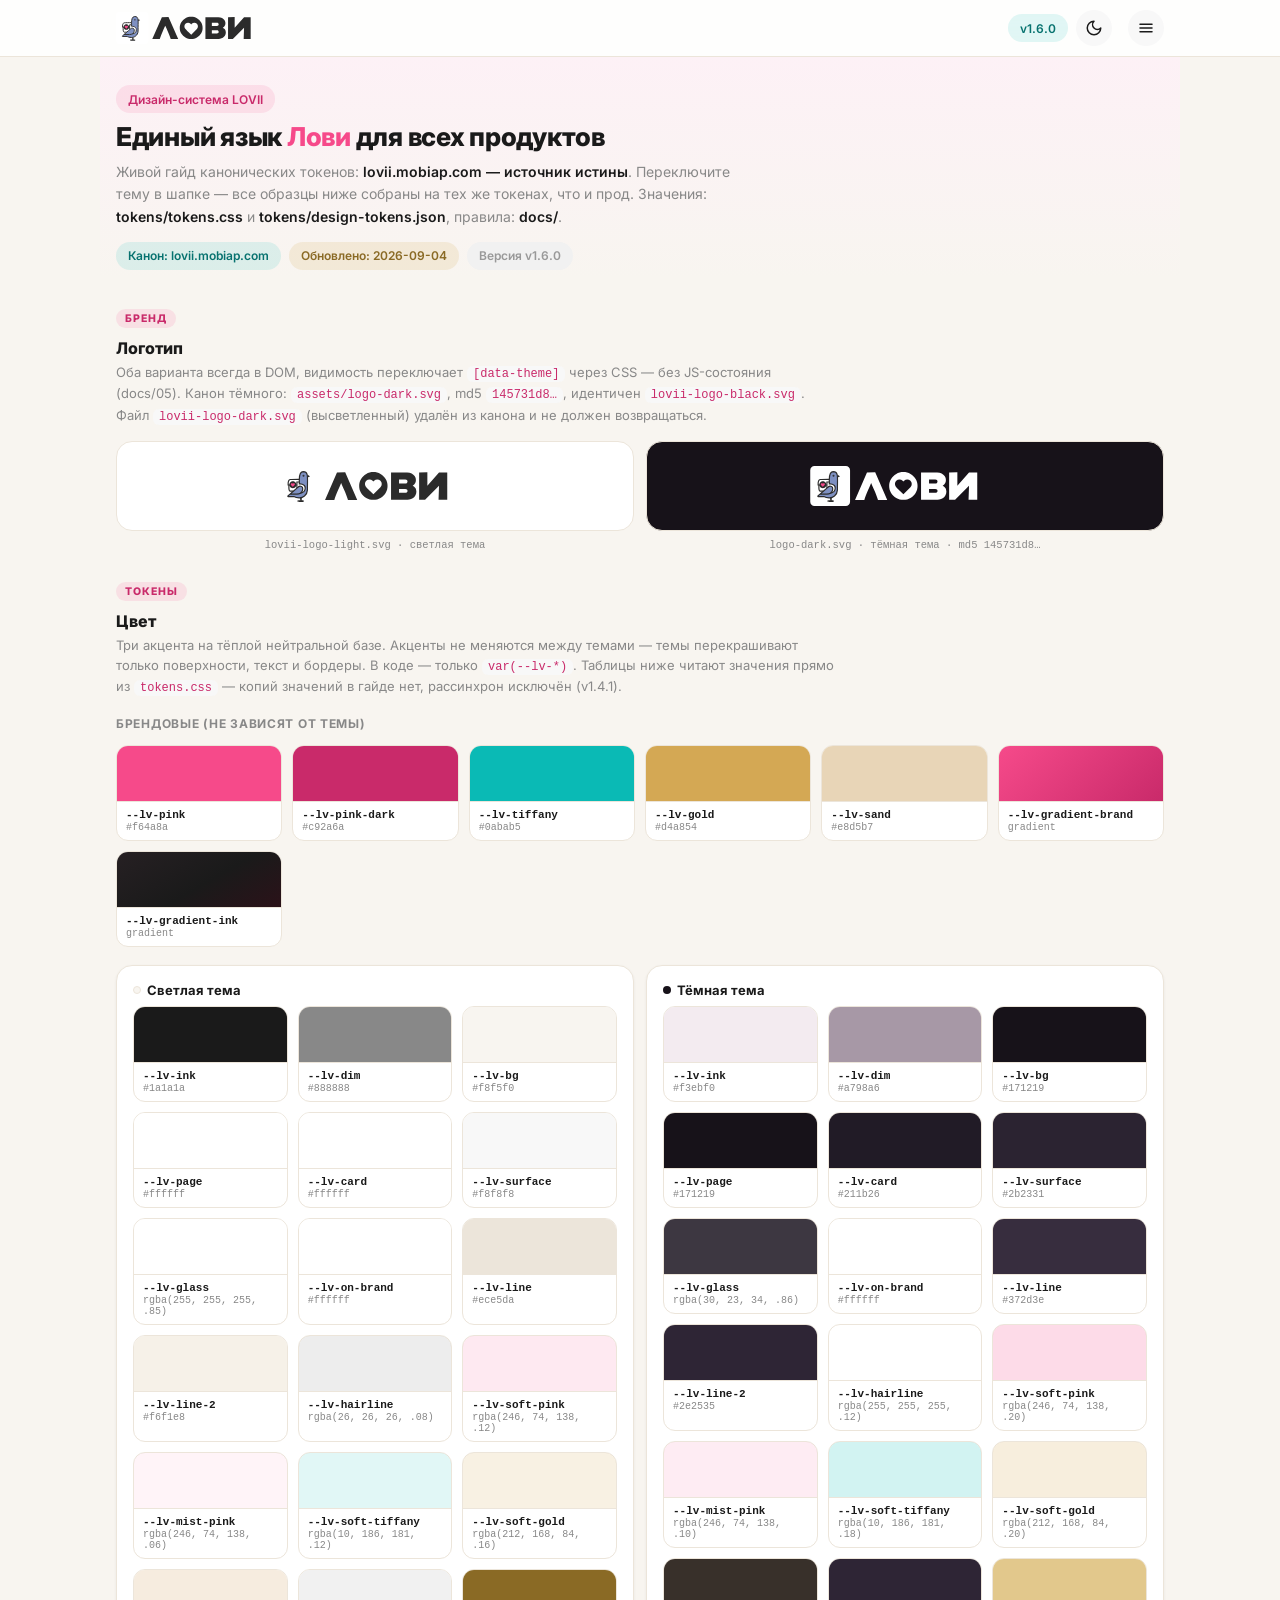
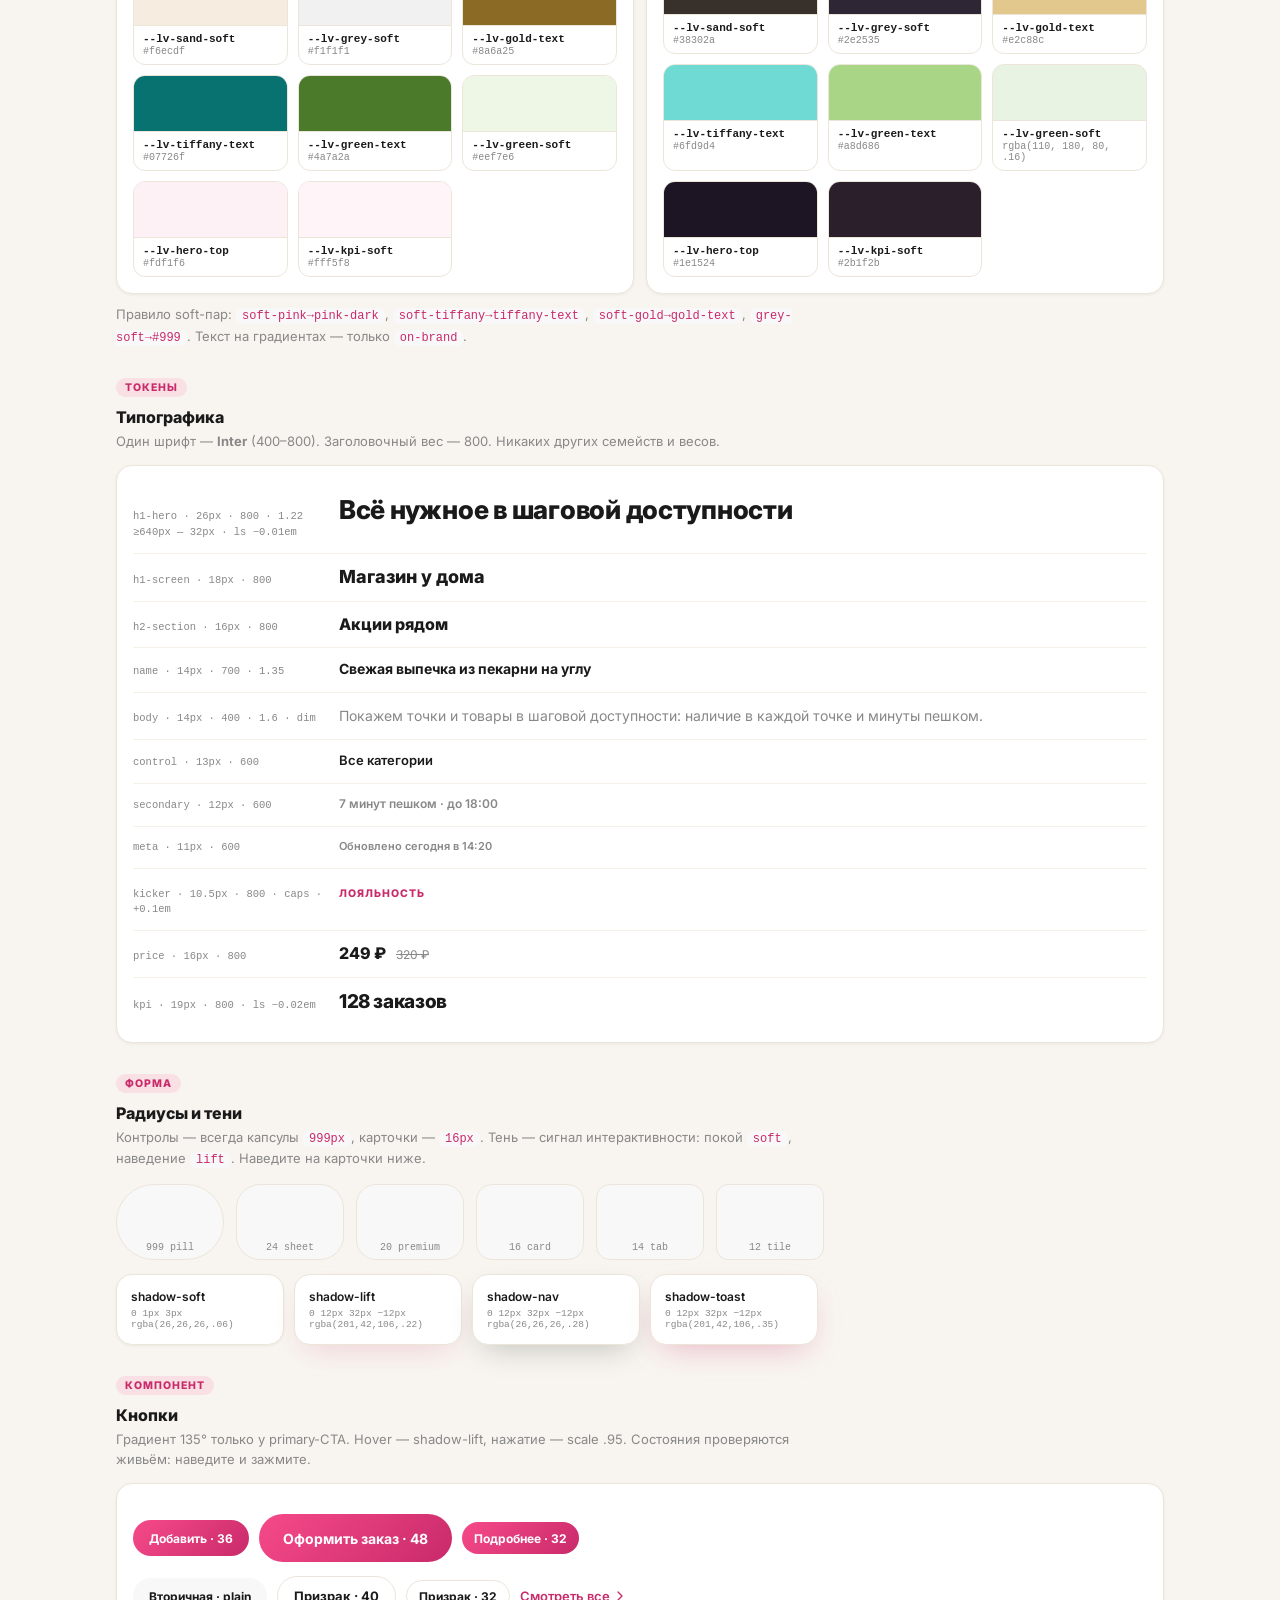
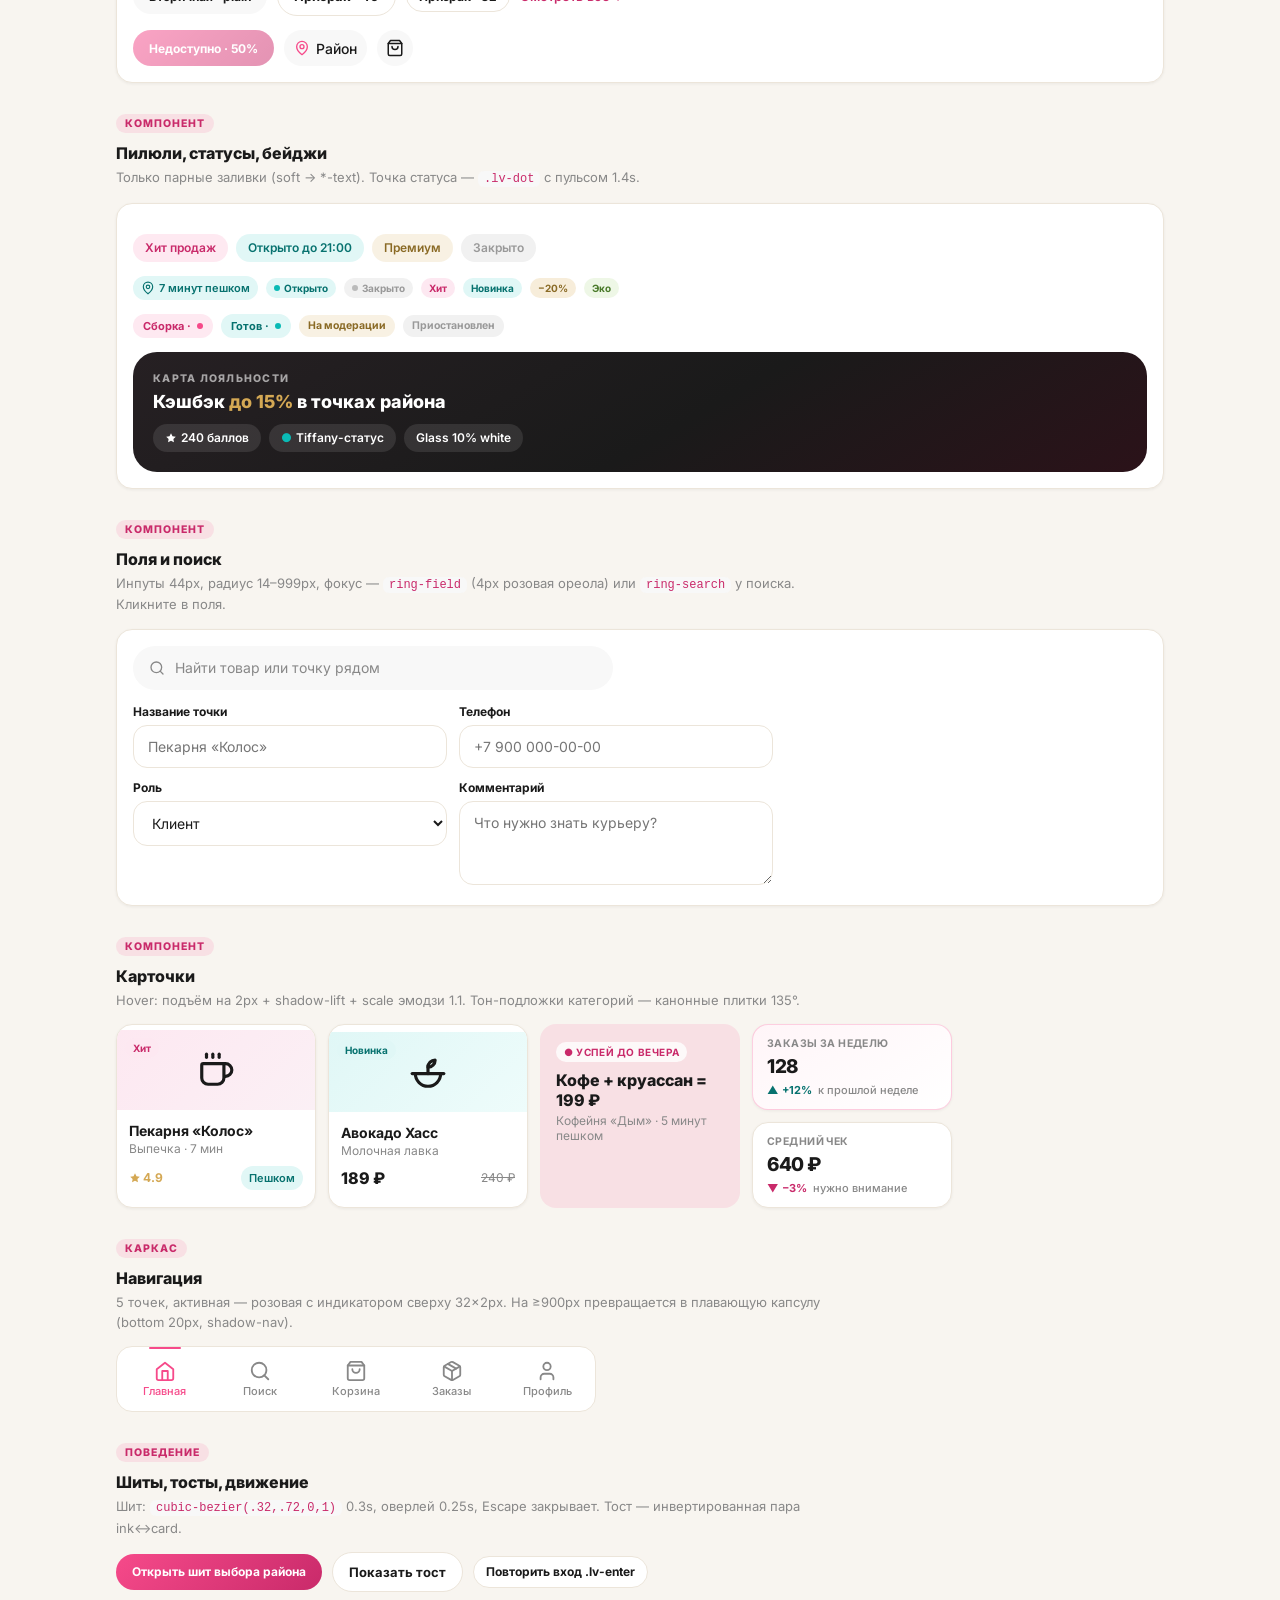
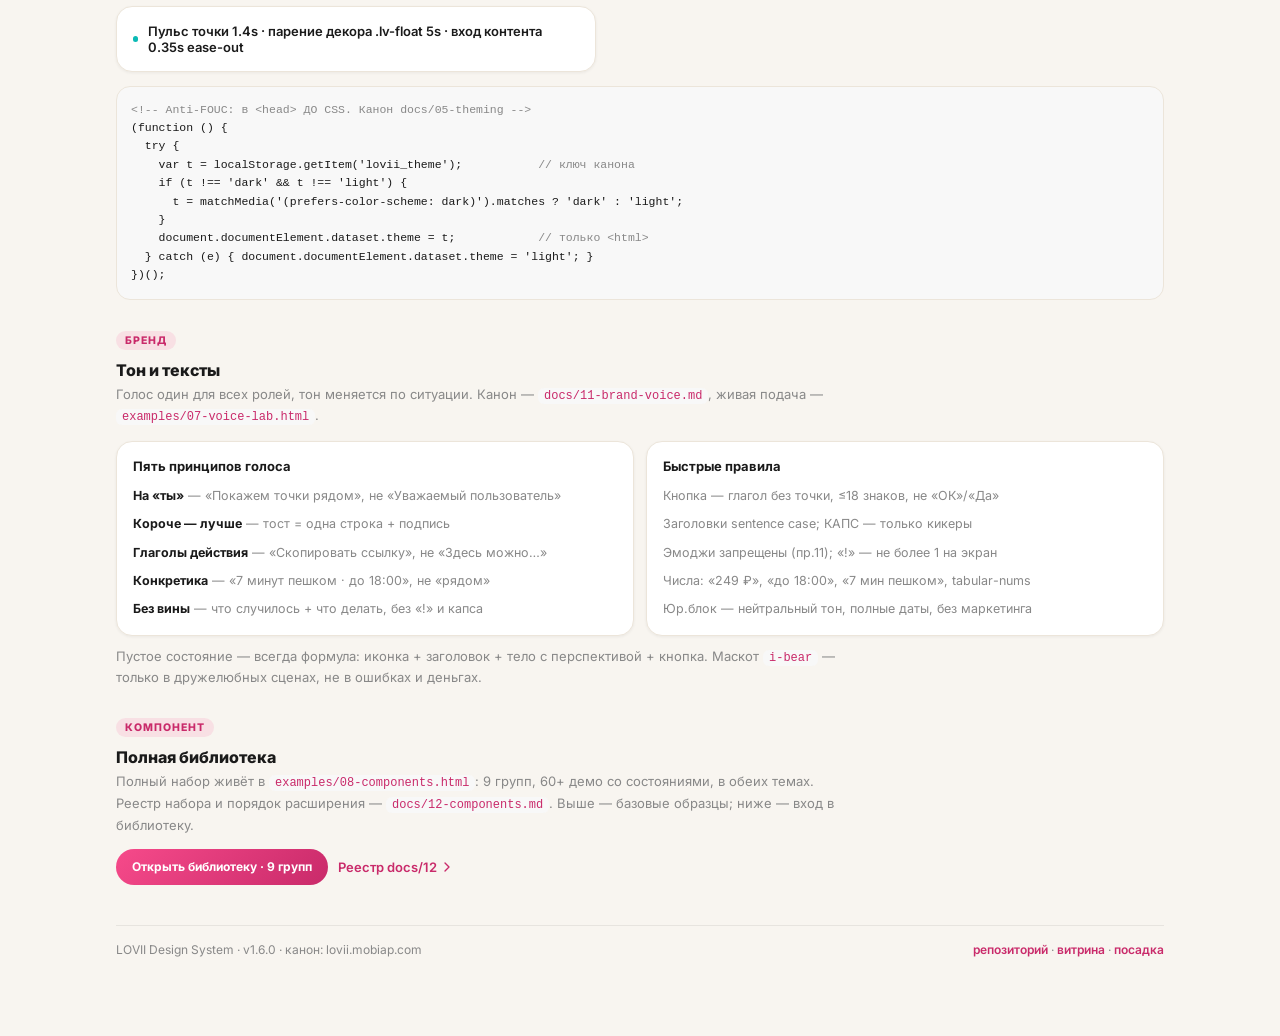
==== commit f273a79c: "feat(components): v5 — библиотека компонентов: examples/08 (9 групп, 60+ демо) + docs/12 реестр набо" ====
--- a/style-guide.html
+++ b/style-guide.html
@@ -24,7 +24,7 @@
   <style>
     /* ===================== Канонические токены (инлайн из tokens/tokens.css) ===================== */
 /* ============================================================
-   LOVII «Лови» — канонические дизайн-токены v1.4.1
+   LOVII «Лови» — канонические дизайн-токены v1.6.0
    Источник истины: lovii.mobiap.com (репо lovii_demo, css/lovii.css)
    Репо дизайн-системы: bestdeejay-design/lovii-design
 
@@ -464,8 +464,25 @@
 </head>
 <body>
   <svg xmlns="http://www.w3.org/2000/svg" style="display:none" aria-hidden="true">
-<!-- LOVII DS · иконочный спрайт v2 (1.4.0). Стиль: 24px, stroke 2, round caps/joins, currentColor.
-     Использование: <svg class="ico"><use href="assets/icons.svg#i-heart"/></svg>
+<!-- LOVII DS · иконочный спрайт v3 (1.6.0) — +17 системных иконок библиотеки компонентов. Стиль: 24px, stroke 2, round caps/joins, currentColor.
+     Использование: <svg class="ico"><use href="assets/icons.svg#i-heart"/><symbol id="i-search" viewBox="0 0 24 24"><circle cx="11" cy="11" r="8"/><path d="m21 21-4.3-4.3"/></symbol>
+<symbol id="i-chevron-right" viewBox="0 0 24 24"><path d="m9 18 6-6-6-6"/></symbol>
+<symbol id="i-arrow-left" viewBox="0 0 24 24"><path d="m12 19-7-7 7-7"/><path d="M19 12H5"/></symbol>
+<symbol id="i-plus" viewBox="0 0 24 24"><path d="M5 12h14"/><path d="M12 5v14"/></symbol>
+<symbol id="i-minus" viewBox="0 0 24 24"><path d="M5 12h14"/></symbol>
+<symbol id="i-bell" viewBox="0 0 24 24"><path d="M6 8a6 6 0 0 1 12 0c0 7 3 9 3 9H3s3-2 3-9"/><path d="M10.3 21a1.94 1.94 0 0 0 3.4 0"/></symbol>
+<symbol id="i-dots" viewBox="0 0 24 24"><circle cx="12" cy="12" r="1"/><circle cx="19" cy="12" r="1"/><circle cx="5" cy="12" r="1"/></symbol>
+<symbol id="i-home" viewBox="0 0 24 24"><path d="m3 10 9-7 9 7v10a2 2 0 0 1-2 2H5a2 2 0 0 1-2-2Z"/><path d="M9 22V12h6v10"/></symbol>
+<symbol id="i-user" viewBox="0 0 24 24"><path d="M19 21v-2a4 4 0 0 0-4-4H9a4 4 0 0 0-4 4v2"/><circle cx="12" cy="7" r="4"/></symbol>
+<symbol id="i-bag" viewBox="0 0 24 24"><path d="M6 2 3 6v14a2 2 0 0 0 2 2h14a2 2 0 0 0 2-2V6l-3-4Z"/><path d="M3 6h18"/><path d="M16 10a4 4 0 0 1-8 0"/></symbol>
+<symbol id="i-edit" viewBox="0 0 24 24"><path d="M17 3a2.85 2.83 0 1 1 4 4L7.5 20.5 2 22l1.5-5.5Z"/></symbol>
+<symbol id="i-trash" viewBox="0 0 24 24"><path d="M3 6h18"/><path d="M19 6v14a2 2 0 0 1-2 2H7a2 2 0 0 1-2-2V6"/><path d="M8 6V4a2 2 0 0 1 2-2h4a2 2 0 0 1 2 2v2"/></symbol>
+<symbol id="i-map-pin" viewBox="0 0 24 24"><path d="M20 10c0 6-8 12-8 12s-8-6-8-12a8 8 0 0 1 16 0Z"/><circle cx="12" cy="10" r="3"/></symbol>
+<symbol id="i-filter" viewBox="0 0 24 24"><path d="M22 3H2l8 9.46V19l4 2v-8.54L22 3Z"/></symbol>
+<symbol id="i-phone" viewBox="0 0 24 24"><path d="M22 16.92v3a2 2 0 0 1-2.18 2 19.79 19.79 0 0 1-8.63-3.07 19.5 19.5 0 0 1-6-6 19.79 19.79 0 0 1-3.07-8.67A2 2 0 0 1 4.11 2h3a2 2 0 0 1 2 1.72 12.84 12.84 0 0 0 .7 2.81 2 2 0 0 1-.45 2.11L8.09 9.91a16 16 0 0 0 6 6l1.27-1.27a2 2 0 0 1 2.11-.45 12.84 12.84 0 0 0 2.81.7A2 2 0 0 1 22 16.92Z"/></symbol>
+<symbol id="i-calendar" viewBox="0 0 24 24"><rect x="3" y="4" width="18" height="18" rx="2"/><path d="M16 2v4"/><path d="M8 2v4"/><path d="M3 10h18"/></symbol>
+<symbol id="i-info" viewBox="0 0 24 24"><circle cx="12" cy="12" r="10"/><path d="M12 16v-4"/><path d="M12 8h.01"/></symbol>
+</svg>
      Заливные (star) помечены fill внутри символа. Эмоджи в UI запрещены — см. docs/09-components.md §Иконки. -->
 <symbol id="i-moon" viewBox="0 0 24 24"><path d="M12 3a6 6 0 0 0 9 9 9 9 0 1 1-9-9Z"/></symbol>
 <symbol id="i-sun" viewBox="0 0 24 24"><circle cx="12" cy="12" r="4"/><path d="M12 2v2"/><path d="M12 20v2"/><path d="m4.93 4.93 1.41 1.41"/><path d="m17.66 17.66 1.41 1.41"/><path d="M2 12h2"/><path d="M20 12h2"/><path d="m6.34 17.66-1.41 1.41"/><path d="m19.07 4.93-1.41 1.41"/></symbol>
@@ -500,7 +517,7 @@
       <img class="gs-logo logo-light-img" src="[data-uri]" alt="LOVII">
       <img class="gs-logo logo-dark-img" src="[data-uri]" alt="LOVII">
       <div class="gs-head-right">
-        <span class="stat-pill tiffany">v1.5.0</span>
+        <span class="stat-pill tiffany">v1.6.0</span>
         <button class="icon-btn" data-action="theme-toggle" aria-label="Сменить тему" title="Светлая/тёмная тема">
           <svg class="theme-ico-moon" viewBox="0 0 24 24" fill="none" stroke="currentColor" stroke-width="2" stroke-linecap="round" stroke-linejoin="round" aria-hidden="true"><path d="M12 3a6 6 0 0 0 9 9 9 9 0 1 1-9-9Z"/></svg>
           <svg class="theme-ico-sun" viewBox="0 0 24 24" fill="none" stroke="currentColor" stroke-width="2" stroke-linecap="round" stroke-linejoin="round" aria-hidden="true"><circle cx="12" cy="12" r="4"/><path d="M12 2v2"/><path d="M12 20v2"/><path d="m4.93 4.93 1.41 1.41"/><path d="m17.66 17.66 1.41 1.41"/><path d="M2 12h2"/><path d="M20 12h2"/><path d="m6.34 17.66-1.41 1.41"/><path d="m19.07 4.93-1.41 1.41"/></svg>
@@ -517,7 +534,7 @@
       <div class="gs-hero-meta">
         <span class="stat-pill tiffany">Канон: lovii.mobiap.com</span>
         <span class="stat-pill gold">Обновлено: 2026-09-04</span>
-        <span class="stat-pill grey">Версия v1.4.1</span>
+        <span class="stat-pill grey">Версия v1.6.0</span>
       </div>
     </div>
 
@@ -788,8 +805,19 @@
       <p class="gs-sub" style="margin-top:10px">Пустое состояние — всегда формула: иконка + заголовок + тело с перспективой + кнопка. Маскот <code>i-bear</code> — только в дружелюбных сценах, не в ошибках и деньгах.</p>
     </section>
 
+    <!-- ================= Библиотека компонентов ================= -->
+    <section class="gs-section" id="library">
+      <span class="gs-kicker">Компонент</span>
+      <h2>Полная библиотека</h2>
+      <p class="gs-sub">Полный набор живёт в <code>examples/08-components.html</code>: 9 групп, 60+ демо со состояниями, в обеих темах. Реестр набора и порядок расширения — <code>docs/12-components.md</code>. Выше — базовые образцы; ниже — вход в библиотеку.</p>
+      <div class="btn-row">
+        <a class="cta-btn" href="examples/08-components.html" style="text-decoration:none">Открыть библиотеку · 9 групп</a>
+        <span class="link-btn" style="cursor:pointer" onclick="location.href='https://github.com/bestdeejay-design/lovii-design/blob/main/docs/12-components.md'">Реестр docs/12 <svg width="16" height="16" viewBox="0 0 24 24" fill="none" stroke="currentColor" stroke-width="2" stroke-linecap="round" stroke-linejoin="round"><path d="m9 18 6-6-6-6"/></svg></span>
+      </div>
+    </section>
+
     <footer class="gs-footer">
-      <span>LOVII Design System · v1.5.0 · канон: lovii.mobiap.com</span>
+      <span>LOVII Design System · v1.6.0 · канон: lovii.mobiap.com</span>
       <span><a href="https://github.com/bestdeejay-design/lovii-design">репозиторий</a> · <a href="https://lovii.mobiap.com">витрина</a> · <a href="https://bestdeejay-design.github.io/lovii-site/">посадка</a></span>
     </footer>
   </main>
--- a/tokens/tokens.css
+++ b/tokens/tokens.css
@@ -1,5 +1,5 @@
 /* ============================================================
-   LOVII «Лови» — канонические дизайн-токены v1.4.1
+   LOVII «Лови» — канонические дизайн-токены v1.6.0
    Источник истины: lovii.mobiap.com (репо lovii_demo, css/lovii.css)
    Репо дизайн-системы: bestdeejay-design/lovii-design
 
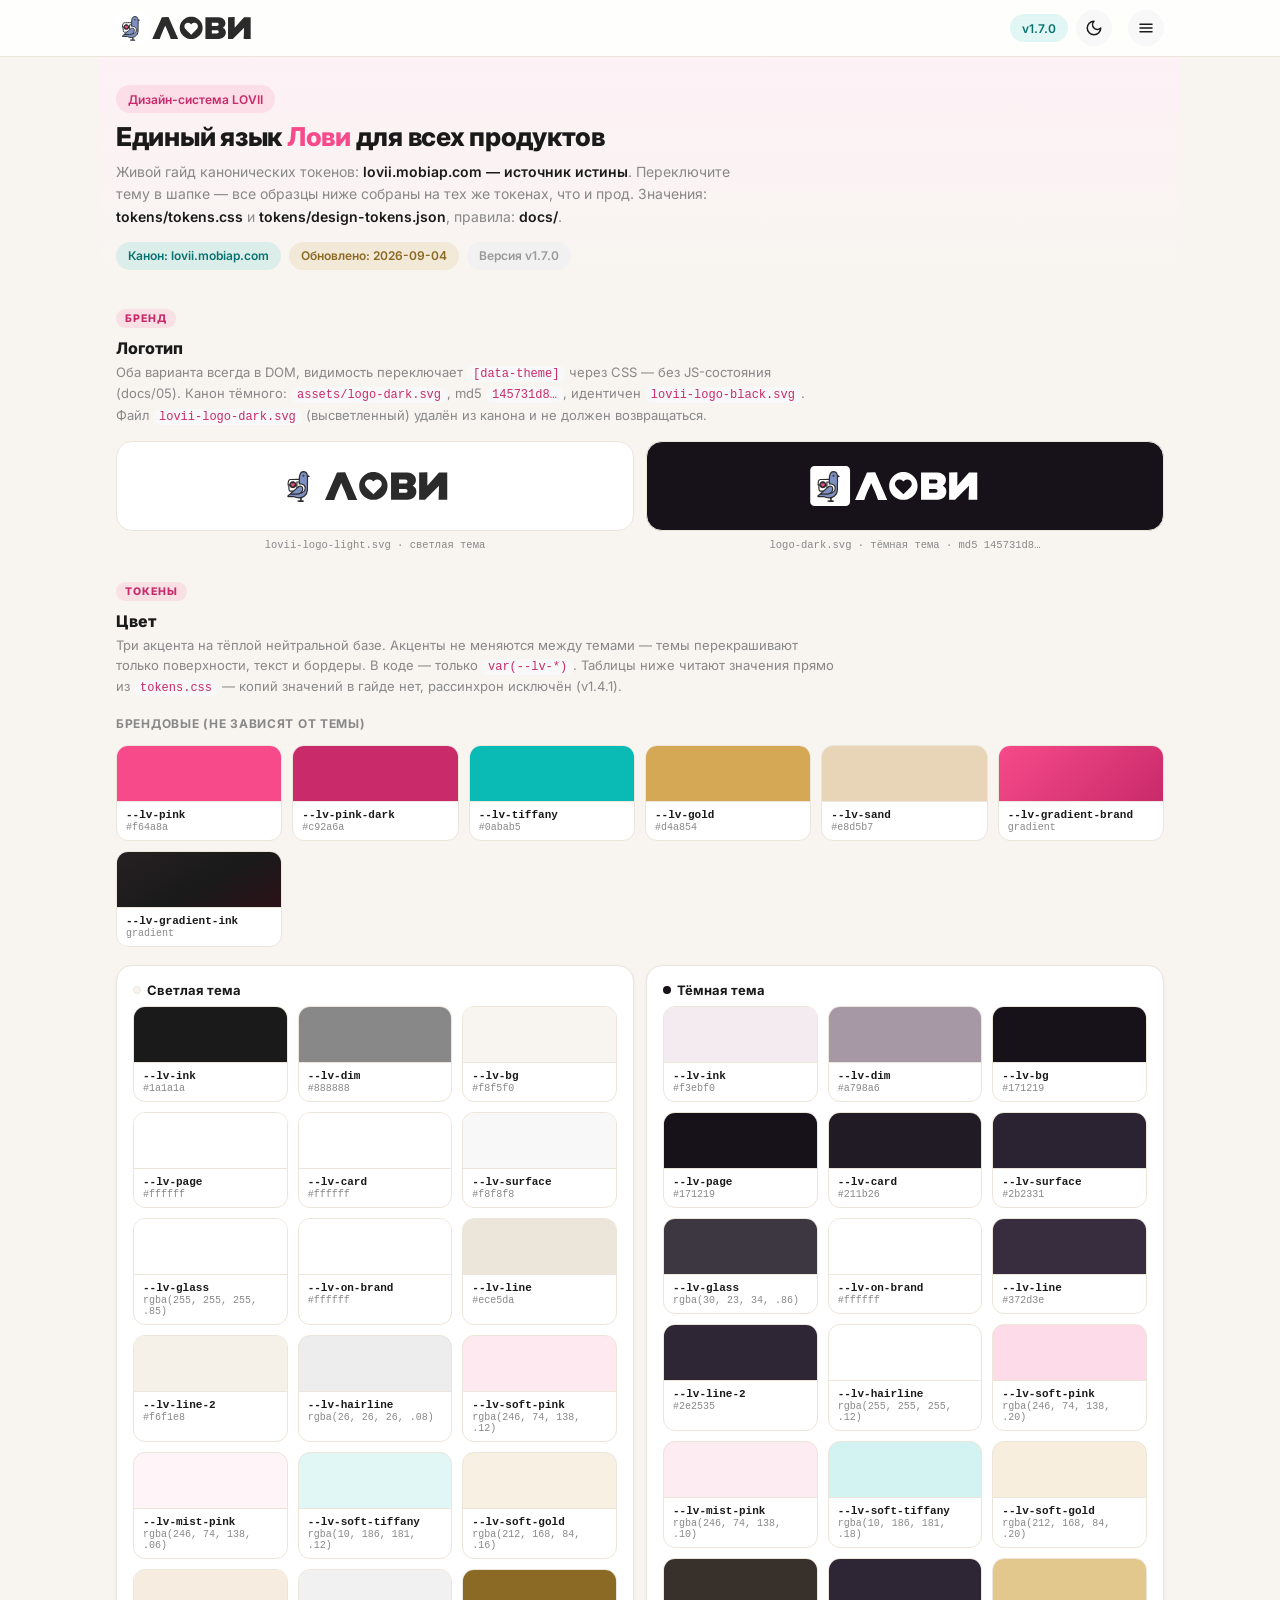
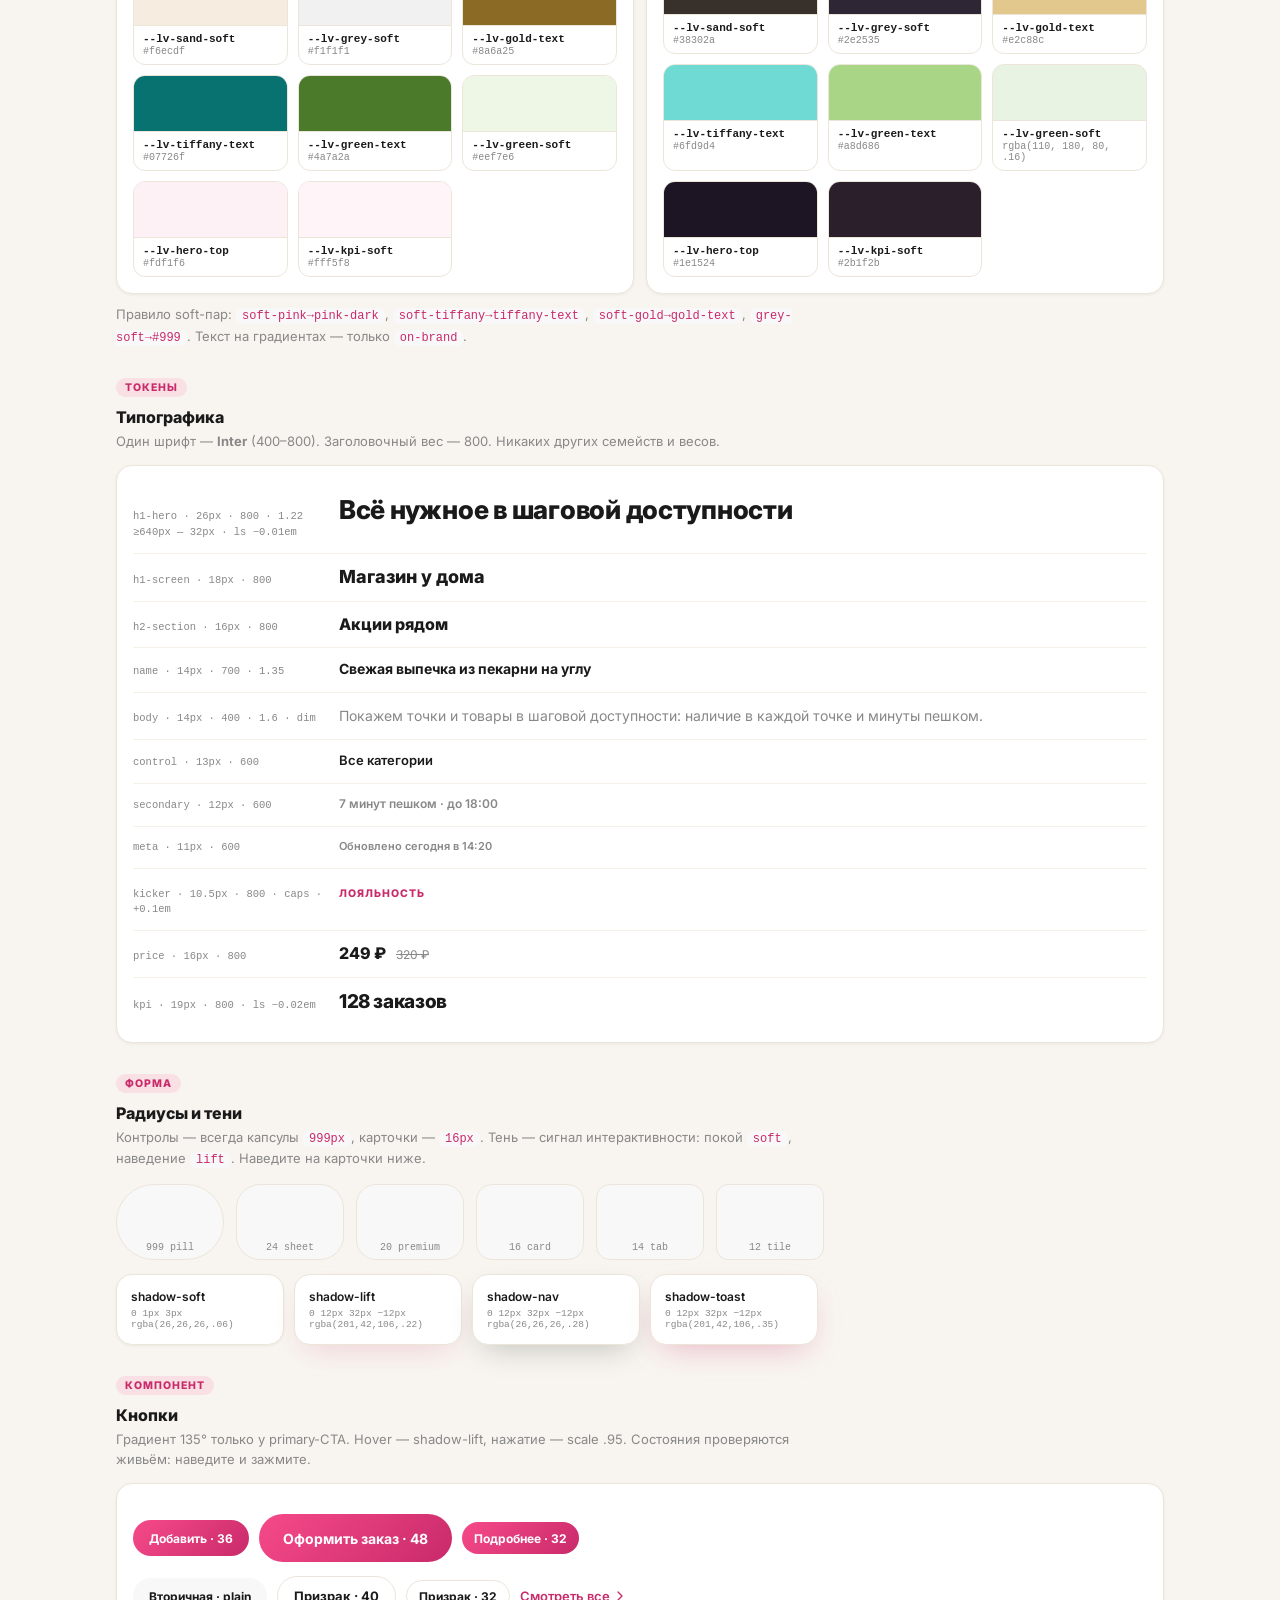
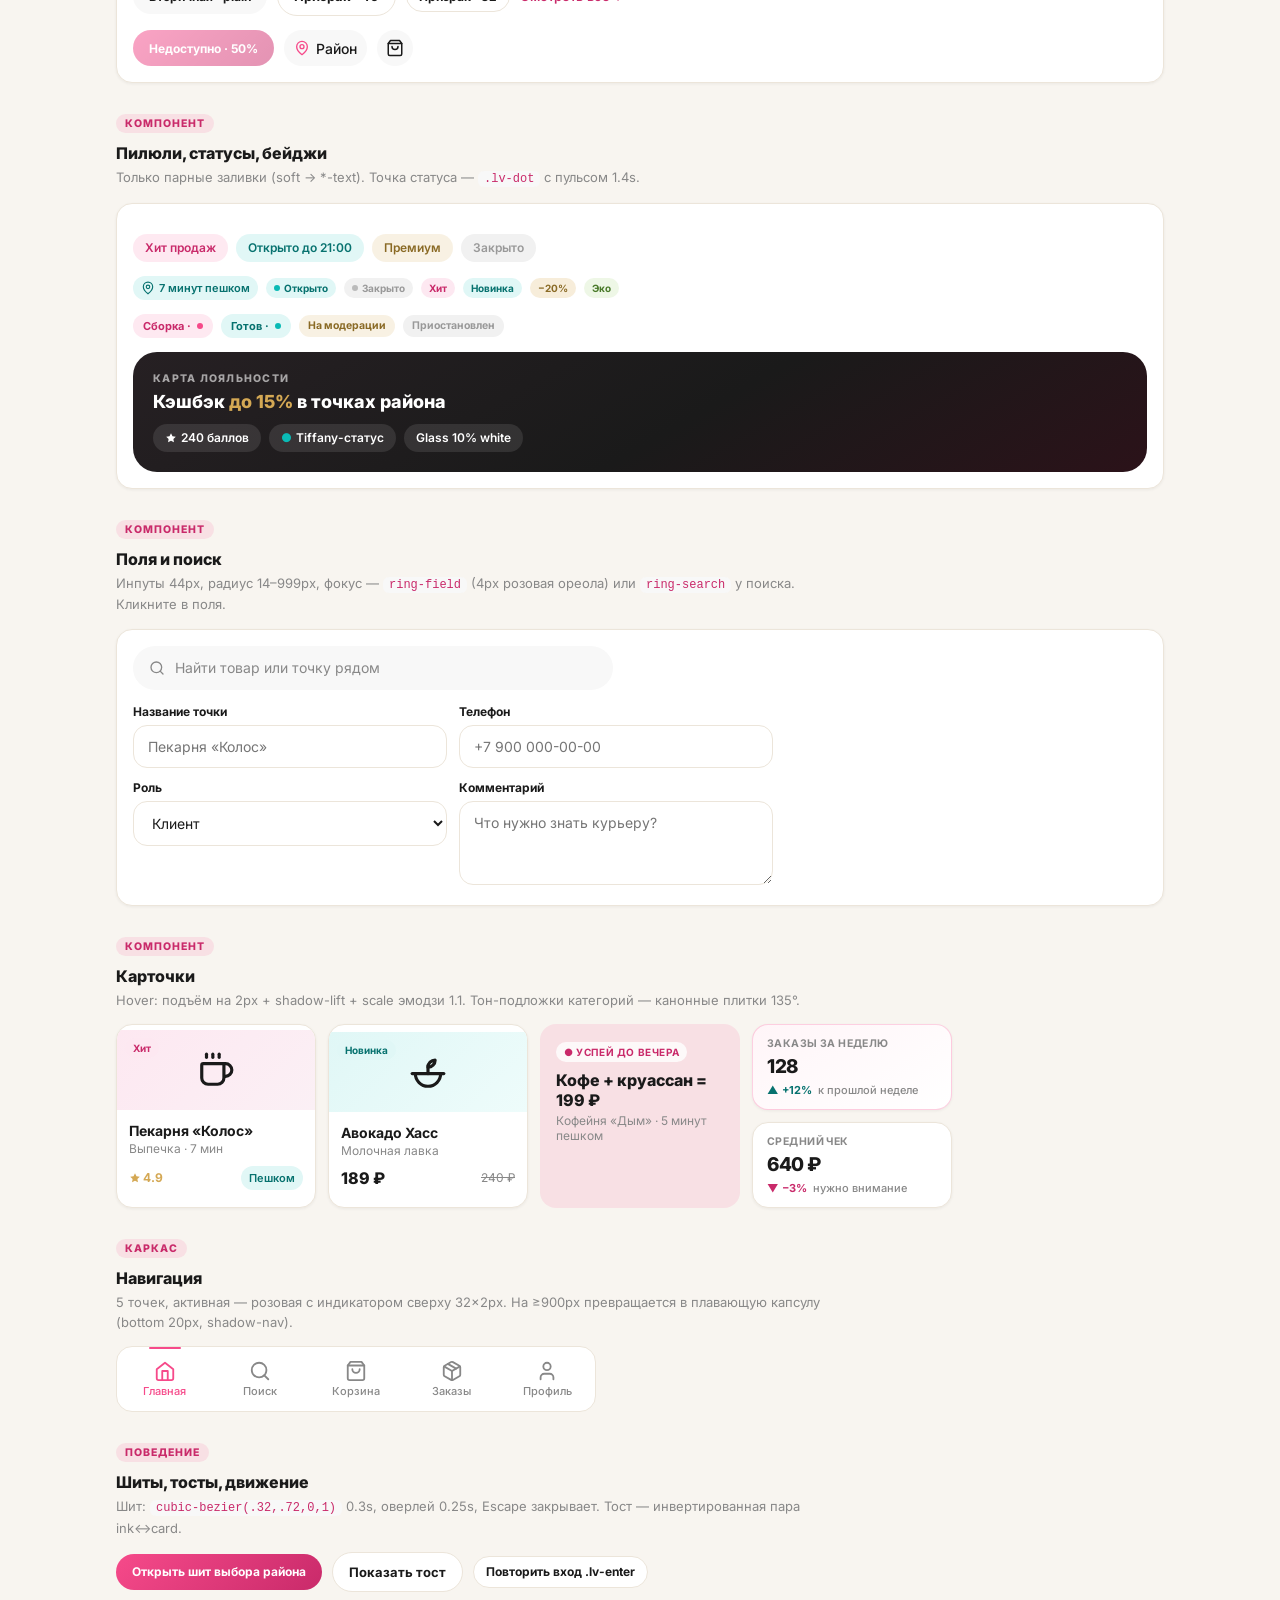
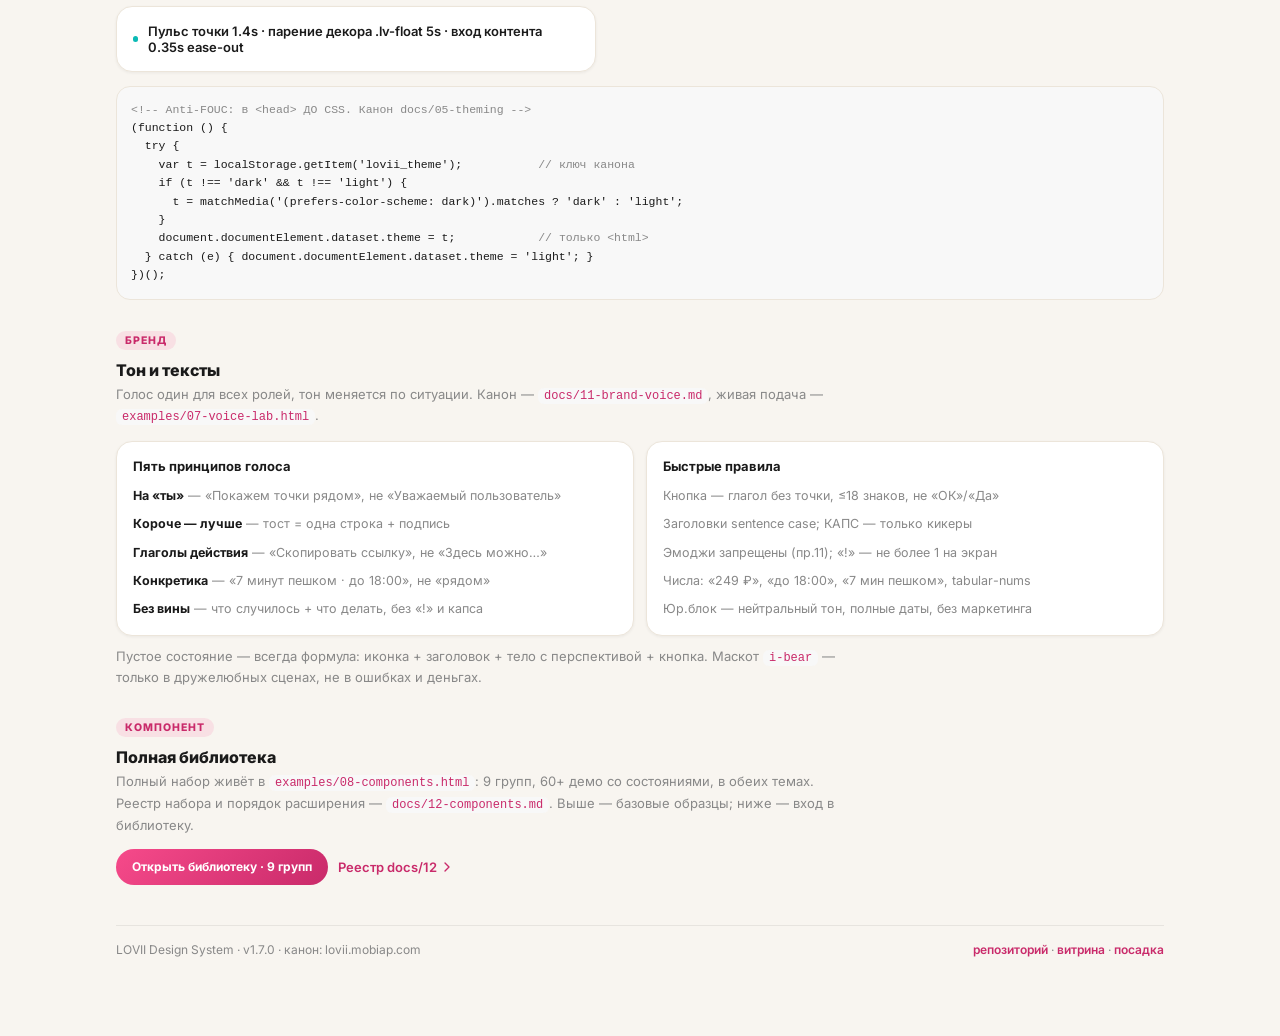
==== commit 6377fc78: "feat(aesthetics): v1.7.0 — дизайнерский аудит: радиус-токены --lv-r-*, favicon, OG-превью, фирменное" ====
--- a/style-guide.html
+++ b/style-guide.html
@@ -6,6 +6,7 @@
   <title>LOVII — Дизайн-система · style guide</title>
   <!-- TOKEN-PIN: meta не принимает var(); якорь канона --lv-meta-light, страж tools/check-sync.py -->
   <meta name="theme-color" id="meta-theme" content="#f64a8a">
+<link rel="icon" type="image/svg+xml" href="assets/favicon.svg">
   <script>
     /* Тема до отрисовки: явный выбор → системная. Канон docs/05-theming */
     (function () {
@@ -24,7 +25,7 @@
   <style>
     /* ===================== Канонические токены (инлайн из tokens/tokens.css) ===================== */
 /* ============================================================
-   LOVII «Лови» — канонические дизайн-токены v1.6.0
+   LOVII «Лови» — канонические дизайн-токены v1.7.0
    Источник истины: lovii.mobiap.com (репо lovii_demo, css/lovii.css)
    Репо дизайн-системы: bestdeejay-design/lovii-design
 
@@ -79,6 +80,14 @@
   --lv-theme-key: 'lovii_theme';      /* localStorage ключ */
   --lv-meta-light: #f64a8a;           /* meta theme-color для светлой */
   --lv-meta-dark: #171219;            /* meta theme-color для тёмной */
+
+  /* Радиусы (канон docs/04): пилюли-капсулы, карточки, шиты.
+     v1.7.0: токенизированы — раньше дрейфовали как литералы */
+  --lv-r-sm: 12px;                    /* плитки, мелкие контролы */
+  --lv-r-md: 14px;                    /* поля ввода */
+  --lv-r-lg: 16px;                    /* карточки, панели, тосты */
+  --lv-r-xl: 24px;                    /* bottom-sheet, премиум-обложки */
+  --lv-r-pill: 999px;                 /* все капсулы/пилюли */
 
   /* Каркас */
   --lv-header-h: 56px;                /* шапка приложения-витрины */
@@ -222,6 +231,9 @@
 /* Фокус с клавиатуры — всегда розовый брендовый */
 :focus-visible { outline: 2px solid var(--lv-pink); outline-offset: 2px; border-radius: 8px; }
 
+/* Выделение текста — тоже бренд (v1.7.0): системное синее выбивалось из палитры */
+::selection { background: var(--lv-pink); color: #ffffff; }
+
 /* Уважение к reduce motion — обязательное a11y-правило */
 @media (prefers-reduced-motion: reduce) {
   *, *::before, *::after {
@@ -262,7 +274,7 @@
     [data-theme="dark"] .gs-header img.logo-light-img { display: none; }
     .gs-head-right { display: flex; align-items: center; gap: 8px; }
 
-    .icon-btn { position: relative; display: flex; align-items: center; justify-content: center; width: 36px; height: 36px; border-radius: 999px; background: var(--lv-surface); transition: background .2s; }
+    .icon-btn { position: relative; display: flex; align-items: center; justify-content: center; width: 36px; height: 36px; border-radius:var(--lv-r-pill); background: var(--lv-surface); transition: background .2s; }
     .icon-btn:hover { background: var(--lv-soft-pink); }
     .icon-btn svg { width: 18px; height: 18px; }
     .icon-btn .theme-ico-sun { display: none; }
@@ -277,14 +289,15 @@
     .gs-hero .lead b { color: var(--lv-ink); font-weight: 600; }
     .gs-hero-meta { display: flex; gap: 8px; flex-wrap: wrap; margin-top: 14px; }
 
-    .stat-pill { display: inline-flex; align-items: center; gap: 6px; height: 28px; padding: 0 12px; border-radius: 999px; font-size: 12px; font-weight: 600; }
+    .stat-pill { display: inline-flex; align-items: center; gap: 6px; height: 28px; padding: 0 12px; border-radius:var(--lv-r-pill); font-size: 12px; font-weight: 600; }
     .stat-pill.pink { background: var(--lv-soft-pink); color: var(--lv-pink-dark); }
     .stat-pill.tiffany { background: var(--lv-soft-tiffany); color: var(--lv-tiffany-text); }
     .stat-pill.gold { background: var(--lv-soft-gold); color: var(--lv-gold-text); }
     .stat-pill.grey { background: var(--lv-grey-soft); color: #999; }
 
     .gs-section { padding-top: 28px; }
-    .gs-kicker { font-size: 10.5px; font-weight: 800; letter-spacing: .1em; text-transform: uppercase; color: var(--lv-pink-dark); background: var(--lv-soft-pink); border-radius: 999px; padding: 3px 9px; display: inline-block; }
+    .gs-kicker { font-size: 10.5px; font-weight: 800; letter-spacing: .1em; text-transform: uppercase; color: var(--lv-pink-dark); background: var(--lv-soft-pink); border-radius:var(--lv-r-pill); padding: 3px 9px; display: inline-block; }
+    [data-theme="dark"] .gs-kicker { color: var(--lv-pink); } /* на тёмном pink-dark не читается (v1.7.0) */
     .gs-section h2 { margin: 10px 0 0; font-size: 16px; font-weight: 800; }
     .gs-section .gs-sub { margin: 4px 0 0; font-size: 13px; color: var(--lv-dim); line-height: 1.55; max-width: 720px; }
     .gs-section .gs-sub code { font-family: ui-monospace, SFMono-Regular, Menlo, monospace; font-size: 12px; background: var(--lv-surface); border-radius: 6px; padding: 1px 6px; color: var(--lv-pink-dark); }
@@ -293,12 +306,12 @@
     .voice-list { display: grid; gap: 9px; margin-top: 12px; font-size: 12.5px; line-height: 1.55; color: var(--lv-dim); }
     .voice-list b { color: var(--lv-ink); font-weight: 700; }
 
-    .gs-card { background: var(--lv-card); border: 1px solid var(--lv-line); border-radius: 16px; box-shadow: var(--lv-shadow-soft); }
+    .gs-card { background: var(--lv-card); border: 1px solid var(--lv-line); border-radius:var(--lv-r-lg); box-shadow: var(--lv-shadow-soft); }
     .gs-panel { padding: 16px; }
 
     /* Свотчи палитры */
     .sw-grid { display: grid; grid-template-columns: repeat(auto-fill, minmax(148px, 1fr)); gap: 10px; margin-top: 14px; }
-    .sw { border-radius: 12px; overflow: hidden; border: 1px solid var(--lv-line); background: var(--lv-card); }
+    .sw { border-radius:var(--lv-r-sm); overflow: hidden; border: 1px solid var(--lv-line); background: var(--lv-card); }
     .sw .chip { height: 56px; border-bottom: 1px solid var(--lv-line); }
     .sw .info { padding: 7px 9px; }
     .sw .nm { font-family: ui-monospace, SFMono-Regular, Menlo, monospace; font-size: 11px; font-weight: 700; color: var(--lv-ink); white-space: nowrap; overflow: hidden; text-overflow: ellipsis; }
@@ -308,7 +321,7 @@
     .duo { display: grid; grid-template-columns: 1fr 1fr; gap: 12px; margin-top: 14px; }
     @media (max-width: 720px) { .duo { grid-template-columns: 1fr; } }
     .duo h3 { margin: 0 0 8px; font-size: 13px; font-weight: 700; display: flex; align-items: center; gap: 6px; }
-    .duo .dot { width: 8px; height: 8px; border-radius: 999px; }
+    .duo .dot { width: 8px; height: 8px; border-radius:var(--lv-r-pill); }
 
     /* Типографика */
     .type-row { display: flex; align-items: baseline; gap: 16px; padding: 12px 0; border-top: 1px solid var(--lv-line-2); }
@@ -320,48 +333,48 @@
     /* Радиусы и тени */
     .shape-row { display: flex; gap: 12px; flex-wrap: wrap; margin-top: 14px; }
     .shape { width: 108px; height: 76px; background: var(--lv-surface); border: 1.5px solid var(--lv-line); display: flex; align-items: flex-end; justify-content: center; padding-bottom: 6px; font-family: ui-monospace, SFMono-Regular, Menlo, monospace; font-size: 10px; color: var(--lv-dim); }
-    .shadow-card { width: 168px; padding: 14px; font-size: 12px; font-weight: 600; border-radius: 16px; background: var(--lv-card); border: 1px solid var(--lv-line); }
+    .shadow-card { width: 168px; padding: 14px; font-size: 12px; font-weight: 600; border-radius:var(--lv-r-lg); background: var(--lv-card); border: 1px solid var(--lv-line); }
     .shadow-card .mono { display: block; margin-top: 4px; font-family: ui-monospace, SFMono-Regular, Menlo, monospace; font-size: 9.5px; color: var(--lv-dim); font-weight: 400; }
 
     /* Кнопки */
     .btn-row { display: flex; gap: 10px; flex-wrap: wrap; margin-top: 14px; align-items: center; }
-    .cta-btn { height: 36px; padding: 0 16px; border-radius: 999px; color: var(--lv-on-brand); font-size: 12px; font-weight: 700; transition: all .2s; display: inline-flex; align-items: center; justify-content: center; gap: 6px; background-image: var(--lv-gradient-brand); }
+    .cta-btn { height: 36px; padding: 0 16px; border-radius:var(--lv-r-pill); color: var(--lv-on-brand); font-size: 12px; font-weight: 700; transition: all .2s; display: inline-flex; align-items: center; justify-content: center; gap: 6px; background-image: var(--lv-gradient-brand); }
     .cta-btn:hover { box-shadow: var(--lv-shadow-lift); }
     .cta-btn:active { transform: scale(.95); }
     .cta-btn.big { height: 48px; font-size: 14px; padding: 0 24px; }
     .cta-btn.sm { height: 32px; padding: 0 12px; font-size: 12px; }
     .cta-btn.plain { background-image: none; background: var(--lv-surface); color: var(--lv-ink); }
     .cta-btn.disabled { opacity: .5; pointer-events: none; }
-    .ghost-btn { display: inline-flex; align-items: center; justify-content: center; gap: 6px; height: 40px; padding: 0 16px; border-radius: 999px; border: 1.5px solid var(--lv-line); background: var(--lv-card); font-size: 13px; font-weight: 700; color: var(--lv-ink); transition: all .2s; }
+    .ghost-btn { display: inline-flex; align-items: center; justify-content: center; gap: 6px; height: 40px; padding: 0 16px; border-radius:var(--lv-r-pill); border: 1.5px solid var(--lv-line); background: var(--lv-card); font-size: 13px; font-weight: 700; color: var(--lv-ink); transition: all .2s; }
     .ghost-btn:hover { border-color: var(--lv-pink); color: var(--lv-pink-dark); }
     .ghost-btn.sm { height: 32px; padding: 0 12px; font-size: 12px; }
     .link-btn { display: inline-flex; align-items: center; gap: 2px; font-size: 13px; font-weight: 600; color: var(--lv-pink-dark); transition: gap .2s; }
     .link-btn:hover { gap: 6px; }
-    .pill-btn { display: flex; align-items: center; gap: 6px; height: 36px; padding: 0 10px; border-radius: 999px; background: var(--lv-surface); font-size: 14px; font-weight: 500; transition: background .2s; }
+    .pill-btn { display: flex; align-items: center; gap: 6px; height: 36px; padding: 0 10px; border-radius:var(--lv-r-pill); background: var(--lv-surface); font-size: 14px; font-weight: 500; transition: background .2s; }
     .pill-btn:hover { background: var(--lv-soft-pink); }
     .pill-btn svg { width: 16px; height: 16px; color: var(--lv-pink); flex-shrink: 0; }
 
     /* Пилюли и статусы */
     .pill-row { display: flex; gap: 8px; flex-wrap: wrap; align-items: center; margin-top: 14px; }
-    .walk-pill { display: inline-flex; align-items: center; gap: 4px; height: 24px; padding: 0 8px; border-radius: 999px; background: var(--lv-soft-tiffany); color: var(--lv-tiffany-text); font-size: 11px; font-weight: 600; }
-    .open-pill { display: inline-flex; align-items: center; gap: 4px; height: 20px; padding: 0 8px; border-radius: 999px; font-size: 10px; font-weight: 700; }
-    .open-pill .dot { width: 6px; height: 6px; border-radius: 999px; }
+    .walk-pill { display: inline-flex; align-items: center; gap: 4px; height: 24px; padding: 0 8px; border-radius:var(--lv-r-pill); background: var(--lv-soft-tiffany); color: var(--lv-tiffany-text); font-size: 11px; font-weight: 600; }
+    .open-pill { display: inline-flex; align-items: center; gap: 4px; height: 20px; padding: 0 8px; border-radius:var(--lv-r-pill); font-size: 10px; font-weight: 700; }
+    .open-pill .dot { width: 6px; height: 6px; border-radius:var(--lv-r-pill); }
     .open-pill.on { background: var(--lv-badge-new); color: var(--lv-tiffany-text); }
     .open-pill.on .dot { background: var(--lv-tiffany); }
     .open-pill.off { background: var(--lv-grey-soft); color: #999; }
     .open-pill.off .dot { background: #bbb; }
-    .badge-pill { display: inline-flex; align-items: center; height: 20px; padding: 0 8px; border-radius: 999px; font-size: 10px; font-weight: 700; }
+    .badge-pill { display: inline-flex; align-items: center; height: 20px; padding: 0 8px; border-radius:var(--lv-r-pill); font-size: 10px; font-weight: 700; }
     .badge-hit { background: var(--lv-badge-hit); color: var(--lv-pink-dark); }
     .badge-new { background: var(--lv-badge-new); color: var(--lv-tiffany-text); }
     .badge-sale { background: var(--lv-badge-sale); color: var(--lv-gold-text); }
     .badge-eco { background: var(--lv-green-soft); color: var(--lv-green-text); }
-    .status-pill { display: inline-flex; align-items: center; gap: 6px; height: 24px; padding: 0 10px; border-radius: 999px; font-size: 11px; font-weight: 700; }
-    .st-chip { display: inline-flex; align-items: center; gap: 5px; height: 22px; padding: 0 9px; border-radius: 999px; font-size: 10.5px; font-weight: 700; }
-    .glass-demo { margin-top: 14px; border-radius: 24px; padding: 20px; color: var(--lv-on-brand); background-image: var(--lv-gradient-ink); position: relative; overflow: hidden; }
+    .status-pill { display: inline-flex; align-items: center; gap: 6px; height: 24px; padding: 0 10px; border-radius:var(--lv-r-pill); font-size: 11px; font-weight: 700; }
+    .st-chip { display: inline-flex; align-items: center; gap: 5px; height: 22px; padding: 0 9px; border-radius:var(--lv-r-pill); font-size: 10.5px; font-weight: 700; }
+    .glass-demo { margin-top: 14px; border-radius:var(--lv-r-xl); padding: 20px; color: var(--lv-on-brand); background-image: var(--lv-gradient-ink); position: relative; overflow: hidden; }
     .glass-demo .kicker { font-size: 10.5px; font-weight: 800; letter-spacing: .12em; text-transform: uppercase; color: rgba(255,255,255,.6); }
     .glass-demo .big { margin-top: 6px; font-size: 18px; font-weight: 800; }
     .glass-demo .big .g { color: var(--lv-gold); }
-    .glass-chip { display: inline-flex; align-items: center; gap: 4px; height: 28px; padding: 0 12px; border-radius: 999px; background: rgba(255,255,255,.1); font-size: 12px; font-weight: 600; color: var(--lv-on-brand); }
+    .glass-chip { display: inline-flex; align-items: center; gap: 4px; height: 28px; padding: 0 12px; border-radius:var(--lv-r-pill); background: rgba(255,255,255,.1); font-size: 12px; font-weight: 600; color: var(--lv-on-brand); }
     .glass-chip .g { color: var(--lv-gold); }
     .glass-chip .t { color: var(--lv-tiffany); }
 
@@ -370,10 +383,10 @@
     @media (max-width: 720px) { .form-grid { grid-template-columns: 1fr; } }
     .f-field { display: block; }
     .f-field .lb { display: block; margin-bottom: 6px; font-size: 12px; font-weight: 700; color: var(--lv-ink); }
-    .f-field input, .f-field textarea, .f-field select { width: 100%; border: 1.5px solid var(--lv-line); border-radius: 14px; padding: 12px 14px; font: inherit; font-size: 14px; background: var(--lv-card); color: var(--lv-ink); outline: none; transition: border-color .2s, box-shadow .2s; }
+    .f-field input, .f-field textarea, .f-field select { width: 100%; border: 1.5px solid var(--lv-line); border-radius:var(--lv-r-md); padding: 12px 14px; font: inherit; font-size: 14px; background: var(--lv-card); color: var(--lv-ink); outline: none; transition: border-color .2s, box-shadow .2s; }
     .f-field input:focus, .f-field textarea:focus, .f-field select:focus { border-color: var(--lv-pink); box-shadow: var(--lv-ring-field); }
     .f-field textarea { min-height: 84px; resize: vertical; }
-    .search-bar { display: flex; align-items: center; gap: 8px; height: 44px; padding: 0 16px; border-radius: 999px; background: var(--lv-surface); transition: all .2s; }
+    .search-bar { display: flex; align-items: center; gap: 8px; height: 44px; padding: 0 16px; border-radius:var(--lv-r-pill); background: var(--lv-surface); transition: all .2s; }
     .search-bar:focus-within { background: var(--lv-card); box-shadow: var(--lv-ring-search); }
     .search-bar svg { width: 16px; height: 16px; color: var(--lv-dim); flex-shrink: 0; }
     .search-bar input { flex: 1; border: 0; outline: none; background: none; font-size: 14px; color: var(--lv-ink); min-width: 0; }
@@ -381,12 +394,11 @@
 
     /* Карточки-образцы */
     .cards-grid { display: grid; grid-template-columns: repeat(auto-fill, minmax(200px, 1fr)); gap: 12px; margin-top: 14px; }
-    .btn-card { display: block; width: 100%; text-align: left; background: var(--lv-card); border: 1px solid var(--lv-line); border-radius: 16px; box-shadow: var(--lv-shadow-soft); overflow: hidden; transition: transform .2s, box-shadow .2s; padding: 0; cursor: pointer; color: var(--lv-ink); }
+    .btn-card { display: block; width: 100%; text-align: left; background: var(--lv-card); border: 1px solid var(--lv-line); border-radius:var(--lv-r-lg); box-shadow: var(--lv-shadow-soft); overflow: hidden; transition: transform .2s, box-shadow .2s; padding: 0; cursor: pointer; color: var(--lv-ink); }
     .btn-card:hover { transform: translateY(-2px); box-shadow: var(--lv-shadow-lift); }
     .cover { height: 80px; display: flex; align-items: center; justify-content: center; position: relative; }
-    .cover .em { font-size: 36px; transition: transform .2s; }
-    .btn-card:hover .em { transform: scale(1.1); }
-    .cover .em { width: 38px; height: 38px; fill: none; stroke: currentColor; stroke-width: 2; stroke-linecap: round; stroke-linejoin: round; }
+    .cover .ico { width: 38px; height: 38px; fill: none; stroke: currentColor; stroke-width: 2; stroke-linecap: round; stroke-linejoin: round; transition: transform .2s; }
+    .btn-card:hover .ico { transform: scale(1.1); }
     .star-ico { display: inline-block; width: 12px; height: 12px; fill: var(--lv-gold); vertical-align: -1px; }
     .cover.tile-pink { background: var(--lv-tile-pink); }
     .cover.tile-tiffany { background: var(--lv-tile-tiffany); }
@@ -396,13 +408,13 @@
     .card-sub { font-size: 12px; color: var(--lv-dim); margin-top: 2px; }
     .card-foot { display: flex; align-items: center; justify-content: space-between; margin-top: 10px; }
     .rating { display: flex; align-items: center; gap: 2px; font-size: 12px; font-weight: 700; color: var(--lv-gold); }
-    .promo-card { border-radius: 16px; padding: 16px; transition: transform .2s, box-shadow .2s; }
+    .promo-card { border-radius:var(--lv-r-lg); padding: 16px; transition: transform .2s, box-shadow .2s; }
     .promo-card:hover { transform: translateY(-2px); box-shadow: var(--lv-shadow-lift); }
     .promo-card.tone-pink { background: var(--lv-soft-pink); }
-    .promo-mini { display: inline-flex; align-items: center; gap: 6px; height: 20px; padding: 0 8px; border-radius: 999px; background: rgba(255,255,255,.8); font-size: 10px; font-weight: 700; text-transform: uppercase; letter-spacing: .06em; color: var(--lv-pink-dark); }
+    .promo-mini { display: inline-flex; align-items: center; gap: 6px; height: 20px; padding: 0 8px; border-radius:var(--lv-r-pill); background: rgba(255,255,255,.8); font-size: 10px; font-weight: 700; text-transform: uppercase; letter-spacing: .06em; color: var(--lv-pink-dark); }
     .promo-title { margin-top: 8px; font-size: 16px; font-weight: 800; line-height: 1.3; }
     .promo-desc { font-size: 12px; color: var(--lv-dim); margin-top: 2px; }
-    .kpi { border-radius: 16px; padding: 12px 14px; min-width: 0; background: var(--lv-card); border: 1px solid var(--lv-line); box-shadow: var(--lv-shadow-soft); }
+    .kpi { border-radius:var(--lv-r-lg); padding: 12px 14px; min-width: 0; background: var(--lv-card); border: 1px solid var(--lv-line); box-shadow: var(--lv-shadow-soft); }
     .kpi.accent { background-image: linear-gradient(150deg, var(--lv-kpi-soft), var(--lv-card)); border-color: rgba(246, 74, 138, .25); }
     .kpi .l { font-size: 10.5px; font-weight: 700; color: var(--lv-dim); text-transform: uppercase; letter-spacing: .04em; }
     .kpi .v { margin-top: 5px; font-size: 19px; font-weight: 800; letter-spacing: -.02em; }
@@ -411,11 +423,11 @@
     .delta-down { color: var(--lv-pink-dark); }
 
     /* Навигация */
-    .nav-demo { margin-top: 14px; border: 1px solid var(--lv-line); border-radius: 16px; background: var(--lv-card); overflow: hidden; max-width: 480px; }
+    .nav-demo { margin-top: 14px; border: 1px solid var(--lv-line); border-radius:var(--lv-r-lg); background: var(--lv-card); overflow: hidden; max-width: 480px; }
     .app-nav-in { display: grid; grid-template-columns: repeat(5, 1fr); height: 64px; }
     .nav-btn { position: relative; display: flex; flex-direction: column; align-items: center; justify-content: center; gap: 2px; font-size: 11px; font-weight: 500; color: var(--lv-dim); transition: color .2s; }
     .nav-btn.active { color: var(--lv-pink); }
-    .nav-btn .top-ind { position: absolute; top: 0; width: 32px; height: 2px; border-radius: 999px; background: var(--lv-pink); display: none; }
+    .nav-btn .top-ind { position: absolute; top: 0; width: 32px; height: 2px; border-radius:var(--lv-r-pill); background: var(--lv-pink); display: none; }
     .nav-btn.active .top-ind { display: block; }
     .nav-ico { display: flex; }
     .nav-ico svg { width: 22px; height: 22px; }
@@ -423,32 +435,32 @@
     /* Шит и тост */
     .sheet-overlay { position: fixed; inset: 0; z-index: 50; background: rgba(26, 26, 26, .4); opacity: 0; pointer-events: none; transition: opacity .25s; }
     .sheet-overlay.open { opacity: 1; pointer-events: auto; }
-    .sheet { position: fixed; left: 0; right: 0; bottom: 0; z-index: 51; background: var(--lv-card); border-radius: 24px 24px 0 0; max-height: 72dvh; display: flex; flex-direction: column; transform: translateY(100%); visibility: hidden; transition: transform .3s cubic-bezier(.32, .72, 0, 1), visibility .3s; max-width: 480px; margin: 0 auto; }
+    .sheet { position: fixed; left: 0; right: 0; bottom: 0; z-index: 51; background: var(--lv-card); border-radius:var(--lv-r-xl) var(--lv-r-xl) 0 0; max-height: 72dvh; display: flex; flex-direction: column; transform: translateY(100%); visibility: hidden; transition: transform .3s cubic-bezier(.32, .72, 0, 1), visibility .3s; max-width: 480px; margin: 0 auto; }
     .sheet.open { transform: translateY(0); visibility: visible; }
     .sheet-head { padding: 20px 16px 8px; }
     .sheet-head h3 { margin: 0; font-size: 18px; font-weight: 800; }
     .sheet-head p { margin: 4px 0 0; font-size: 14px; color: var(--lv-dim); }
     .sheet-body { padding: 0 16px 24px; overflow-y: auto; display: grid; gap: 8px; }
-    .district-row { display: flex; align-items: center; justify-content: space-between; height: 56px; padding: 0 16px; border-radius: 16px; border: 1px solid var(--lv-line); transition: all .2s; text-align: left; width: 100%; color: var(--lv-ink); }
+    .district-row { display: flex; align-items: center; justify-content: space-between; height: 56px; padding: 0 16px; border-radius:var(--lv-r-lg); border: 1px solid var(--lv-line); transition: all .2s; text-align: left; width: 100%; color: var(--lv-ink); }
     .district-row:hover { border-color: var(--lv-pink); }
     .district-row.active { border-color: var(--lv-pink); background: var(--lv-soft-pink); }
     .district-row .nm { display: block; font-size: 14px; font-weight: 600; }
     .district-row .mt { display: block; font-size: 12px; color: var(--lv-dim); }
 
     .toast-wrap { position: fixed; left: 0; right: 0; bottom: 84px; z-index: 60; display: flex; flex-direction: column; align-items: center; gap: 8px; pointer-events: none; padding: 0 16px; }
-    .toast { max-width: 100%; background: var(--lv-ink); color: var(--lv-card); border-radius: 16px; padding: 10px 16px; font-size: 13px; font-weight: 600; box-shadow: var(--lv-shadow-toast); animation: lv-toast-in .25s ease-out; }
+    .toast { max-width: 100%; background: var(--lv-ink); color: var(--lv-card); border-radius:var(--lv-r-lg); padding: 10px 16px; font-size: 13px; font-weight: 600; box-shadow: var(--lv-shadow-toast); animation: lv-toast-in .25s ease-out; }
     .toast .d { font-size: 11px; color: var(--lv-toast-d); font-weight: 400; margin-top: 2px; }
     @keyframes lv-toast-in { from { opacity: 0; transform: translateY(8px); } to { opacity: 1; transform: none; } }
     .toast.hide { opacity: 0; transform: translateY(8px); transition: all .25s; }
 
     /* Код */
-    .code { margin-top: 14px; background: var(--lv-surface); border: 1px solid var(--lv-line); border-radius: 14px; padding: 14px; font-family: ui-monospace, SFMono-Regular, Menlo, monospace; font-size: 11.5px; line-height: 1.6; color: var(--lv-ink); overflow-x: auto; white-space: pre; }
+    .code { margin-top: 14px; background: var(--lv-surface); border: 1px solid var(--lv-line); border-radius:var(--lv-r-md); padding: 14px; font-family: ui-monospace, SFMono-Regular, Menlo, monospace; font-size: 11.5px; line-height: 1.6; color: var(--lv-ink); overflow-x: auto; white-space: pre; }
     .code .c { color: var(--lv-dim); }
 
     /* Лого-дуэт */
     .logo-duo { display: grid; grid-template-columns: 1fr 1fr; gap: 12px; margin-top: 14px; }
     @media (max-width: 720px) { .logo-duo { grid-template-columns: 1fr; } }
-    .logo-tile { border-radius: 16px; border: 1px solid var(--lv-line); display: flex; align-items: center; justify-content: center; padding: 24px; }
+    .logo-tile { border-radius:var(--lv-r-lg); border: 1px solid var(--lv-line); display: flex; align-items: center; justify-content: center; padding: 24px; }
     .logo-tile.light { background: #ffffff; } /* TOKEN-PIN: пин светлой подложки демо логотипа (= --lv-page), от темы не зависит */
     .logo-tile.dark { background: #171219; } /* TOKEN-PIN: пин тёмной подложки демо логотипа (= dark --lv-bg) */
     .logo-tile img { height: 40px; width: auto; }
@@ -464,8 +476,10 @@
 </head>
 <body>
   <svg xmlns="http://www.w3.org/2000/svg" style="display:none" aria-hidden="true">
-<!-- LOVII DS · иконочный спрайт v3 (1.6.0) — +17 системных иконок библиотеки компонентов. Стиль: 24px, stroke 2, round caps/joins, currentColor.
-     Использование: <svg class="ico"><use href="assets/icons.svg#i-heart"/><symbol id="i-search" viewBox="0 0 24 24"><circle cx="11" cy="11" r="8"/><path d="m21 21-4.3-4.3"/></symbol>
+<!-- LOVII DS · иконочный спрайт v3 (1.6.0): 43 символа. Стиль: 24px, stroke 2, round caps/joins, currentColor.
+     Использование: <svg class="ico"><use href="assets/icons.svg#i-heart"/></svg>
+     Заливные (star) помечены fill внутри символа. Эмоджи в UI запрещены — см. docs/09-components.md §Иконки. -->
+<symbol id="i-search" viewBox="0 0 24 24"><circle cx="11" cy="11" r="8"/><path d="m21 21-4.3-4.3"/></symbol>
 <symbol id="i-chevron-right" viewBox="0 0 24 24"><path d="m9 18 6-6-6-6"/></symbol>
 <symbol id="i-arrow-left" viewBox="0 0 24 24"><path d="m12 19-7-7 7-7"/><path d="M19 12H5"/></symbol>
 <symbol id="i-plus" viewBox="0 0 24 24"><path d="M5 12h14"/><path d="M12 5v14"/></symbol>
@@ -482,8 +496,6 @@
 <symbol id="i-phone" viewBox="0 0 24 24"><path d="M22 16.92v3a2 2 0 0 1-2.18 2 19.79 19.79 0 0 1-8.63-3.07 19.5 19.5 0 0 1-6-6 19.79 19.79 0 0 1-3.07-8.67A2 2 0 0 1 4.11 2h3a2 2 0 0 1 2 1.72 12.84 12.84 0 0 0 .7 2.81 2 2 0 0 1-.45 2.11L8.09 9.91a16 16 0 0 0 6 6l1.27-1.27a2 2 0 0 1 2.11-.45 12.84 12.84 0 0 0 2.81.7A2 2 0 0 1 22 16.92Z"/></symbol>
 <symbol id="i-calendar" viewBox="0 0 24 24"><rect x="3" y="4" width="18" height="18" rx="2"/><path d="M16 2v4"/><path d="M8 2v4"/><path d="M3 10h18"/></symbol>
 <symbol id="i-info" viewBox="0 0 24 24"><circle cx="12" cy="12" r="10"/><path d="M12 16v-4"/><path d="M12 8h.01"/></symbol>
-</svg>
-     Заливные (star) помечены fill внутри символа. Эмоджи в UI запрещены — см. docs/09-components.md §Иконки. -->
 <symbol id="i-moon" viewBox="0 0 24 24"><path d="M12 3a6 6 0 0 0 9 9 9 9 0 1 1-9-9Z"/></symbol>
 <symbol id="i-sun" viewBox="0 0 24 24"><circle cx="12" cy="12" r="4"/><path d="M12 2v2"/><path d="M12 20v2"/><path d="m4.93 4.93 1.41 1.41"/><path d="m17.66 17.66 1.41 1.41"/><path d="M2 12h2"/><path d="M20 12h2"/><path d="m6.34 17.66-1.41 1.41"/><path d="m19.07 4.93-1.41 1.41"/></symbol>
 <symbol id="i-heart" viewBox="0 0 24 24"><path d="M19 14c1.49-1.46 3-3.21 3-5.5A5.5 5.5 0 0 0 16.5 3c-1.76 0-3 .5-4.5 2-1.5-1.5-2.74-2-4.5-2A5.5 5.5 0 0 0 2 8.5c0 2.3 1.5 4.05 3 5.5l7 7Z"/></symbol>
@@ -517,7 +529,7 @@
       <img class="gs-logo logo-light-img" src="[data-uri]" alt="LOVII">
       <img class="gs-logo logo-dark-img" src="[data-uri]" alt="LOVII">
       <div class="gs-head-right">
-        <span class="stat-pill tiffany">v1.6.0</span>
+        <span class="stat-pill tiffany">v1.7.0</span>
         <button class="icon-btn" data-action="theme-toggle" aria-label="Сменить тему" title="Светлая/тёмная тема">
           <svg class="theme-ico-moon" viewBox="0 0 24 24" fill="none" stroke="currentColor" stroke-width="2" stroke-linecap="round" stroke-linejoin="round" aria-hidden="true"><path d="M12 3a6 6 0 0 0 9 9 9 9 0 1 1-9-9Z"/></svg>
           <svg class="theme-ico-sun" viewBox="0 0 24 24" fill="none" stroke="currentColor" stroke-width="2" stroke-linecap="round" stroke-linejoin="round" aria-hidden="true"><circle cx="12" cy="12" r="4"/><path d="M12 2v2"/><path d="M12 20v2"/><path d="m4.93 4.93 1.41 1.41"/><path d="m17.66 17.66 1.41 1.41"/><path d="M2 12h2"/><path d="M20 12h2"/><path d="m6.34 17.66-1.41 1.41"/><path d="m19.07 4.93-1.41 1.41"/></svg>
@@ -534,7 +546,7 @@
       <div class="gs-hero-meta">
         <span class="stat-pill tiffany">Канон: lovii.mobiap.com</span>
         <span class="stat-pill gold">Обновлено: 2026-09-04</span>
-        <span class="stat-pill grey">Версия v1.6.0</span>
+        <span class="stat-pill grey">Версия v1.7.0</span>
       </div>
     </div>
 
@@ -603,12 +615,12 @@
       <h2>Радиусы и тени</h2>
       <p class="gs-sub">Контролы — всегда капсулы <code>999px</code>, карточки — <code>16px</code>. Тень — сигнал интерактивности: покой <code>soft</code>, наведение <code>lift</code>. Наведите на карточки ниже.</p>
       <div class="shape-row">
-        <div class="shape" style="border-radius:999px">999 pill</div>
-        <div class="shape" style="border-radius:24px">24 sheet</div>
+        <div class="shape" style="border-radius:var(--lv-r-pill)">999 pill</div>
+        <div class="shape" style="border-radius:var(--lv-r-xl)">24 sheet</div>
         <div class="shape" style="border-radius:20px">20 premium</div>
-        <div class="shape" style="border-radius:16px">16 card</div>
-        <div class="shape" style="border-radius:14px">14 tab</div>
-        <div class="shape" style="border-radius:12px">12 tile</div>
+        <div class="shape" style="border-radius:var(--lv-r-lg)">16 card</div>
+        <div class="shape" style="border-radius:var(--lv-r-md)">14 tab</div>
+        <div class="shape" style="border-radius:var(--lv-r-sm)">12 tile</div>
       </div>
       <div class="btn-row">
         <div class="shadow-card" style="box-shadow:var(--lv-shadow-soft)">shadow-soft<span class="mono">0 1px 3px rgba(26,26,26,.06)</span></div>
@@ -708,13 +720,13 @@
       <p class="gs-sub">Hover: подъём на 2px + shadow-lift + scale эмодзи 1.1. Тон-подложки категорий — канонные плитки 135°.</p>
       <div class="cards-grid">
         <button class="btn-card">
-          <div class="cover tile-pink"><svg class="em" aria-hidden="true"><use href="#i-coffee"/></svg><span class="badge-pill badge-hit" style="position:absolute;top:8px;left:8px">Хит</span></div>
+          <div class="cover tile-pink"><svg class="ico" aria-hidden="true"><use href="#i-coffee"/></svg><span class="badge-pill badge-hit" style="position:absolute;top:8px;left:8px">Хит</span></div>
           <div class="card-body"><div class="card-name">Пекарня «Колос»</div><div class="card-sub">Выпечка · 7 мин</div>
             <div class="card-foot"><span class="rating"><svg class="star-ico" aria-hidden="true"><use href="#i-star"/></svg> 4.9</span><span class="walk-pill">Пешком</span></div>
           </div>
         </button>
         <button class="btn-card">
-          <div class="cover tile-tiffany"><svg class="em" aria-hidden="true"><use href="#i-salad"/></svg><span class="badge-pill badge-new" style="position:absolute;top:8px;left:8px">Новинка</span></div>
+          <div class="cover tile-tiffany"><svg class="ico" aria-hidden="true"><use href="#i-salad"/></svg><span class="badge-pill badge-new" style="position:absolute;top:8px;left:8px">Новинка</span></div>
           <div class="card-body"><div class="card-name">Авокадо Хасс</div><div class="card-sub">Молочная лавка</div>
             <div class="card-foot"><span style="font-size:16px;font-weight:800">189 ₽</span><span style="font-size:12px;color:var(--lv-dim);text-decoration:line-through">240 ₽</span></div>
           </div>
@@ -817,7 +829,7 @@
     </section>
 
     <footer class="gs-footer">
-      <span>LOVII Design System · v1.6.0 · канон: lovii.mobiap.com</span>
+      <span>LOVII Design System · v1.7.0 · канон: lovii.mobiap.com</span>
       <span><a href="https://github.com/bestdeejay-design/lovii-design">репозиторий</a> · <a href="https://lovii.mobiap.com">витрина</a> · <a href="https://bestdeejay-design.github.io/lovii-site/">посадка</a></span>
     </footer>
   </main>
--- a/tokens/tokens.css
+++ b/tokens/tokens.css
@@ -1,5 +1,5 @@
 /* ============================================================
-   LOVII «Лови» — канонические дизайн-токены v1.6.0
+   LOVII «Лови» — канонические дизайн-токены v1.7.0
    Источник истины: lovii.mobiap.com (репо lovii_demo, css/lovii.css)
    Репо дизайн-системы: bestdeejay-design/lovii-design
 
@@ -54,6 +54,14 @@
   --lv-theme-key: 'lovii_theme';      /* localStorage ключ */
   --lv-meta-light: #f64a8a;           /* meta theme-color для светлой */
   --lv-meta-dark: #171219;            /* meta theme-color для тёмной */
+
+  /* Радиусы (канон docs/04): пилюли-капсулы, карточки, шиты.
+     v1.7.0: токенизированы — раньше дрейфовали как литералы */
+  --lv-r-sm: 12px;                    /* плитки, мелкие контролы */
+  --lv-r-md: 14px;                    /* поля ввода */
+  --lv-r-lg: 16px;                    /* карточки, панели, тосты */
+  --lv-r-xl: 24px;                    /* bottom-sheet, премиум-обложки */
+  --lv-r-pill: 999px;                 /* все капсулы/пилюли */
 
   /* Каркас */
   --lv-header-h: 56px;                /* шапка приложения-витрины */
@@ -197,6 +205,9 @@
 /* Фокус с клавиатуры — всегда розовый брендовый */
 :focus-visible { outline: 2px solid var(--lv-pink); outline-offset: 2px; border-radius: 8px; }
 
+/* Выделение текста — тоже бренд (v1.7.0): системное синее выбивалось из палитры */
+::selection { background: var(--lv-pink); color: #ffffff; }
+
 /* Уважение к reduce motion — обязательное a11y-правило */
 @media (prefers-reduced-motion: reduce) {
   *, *::before, *::after {
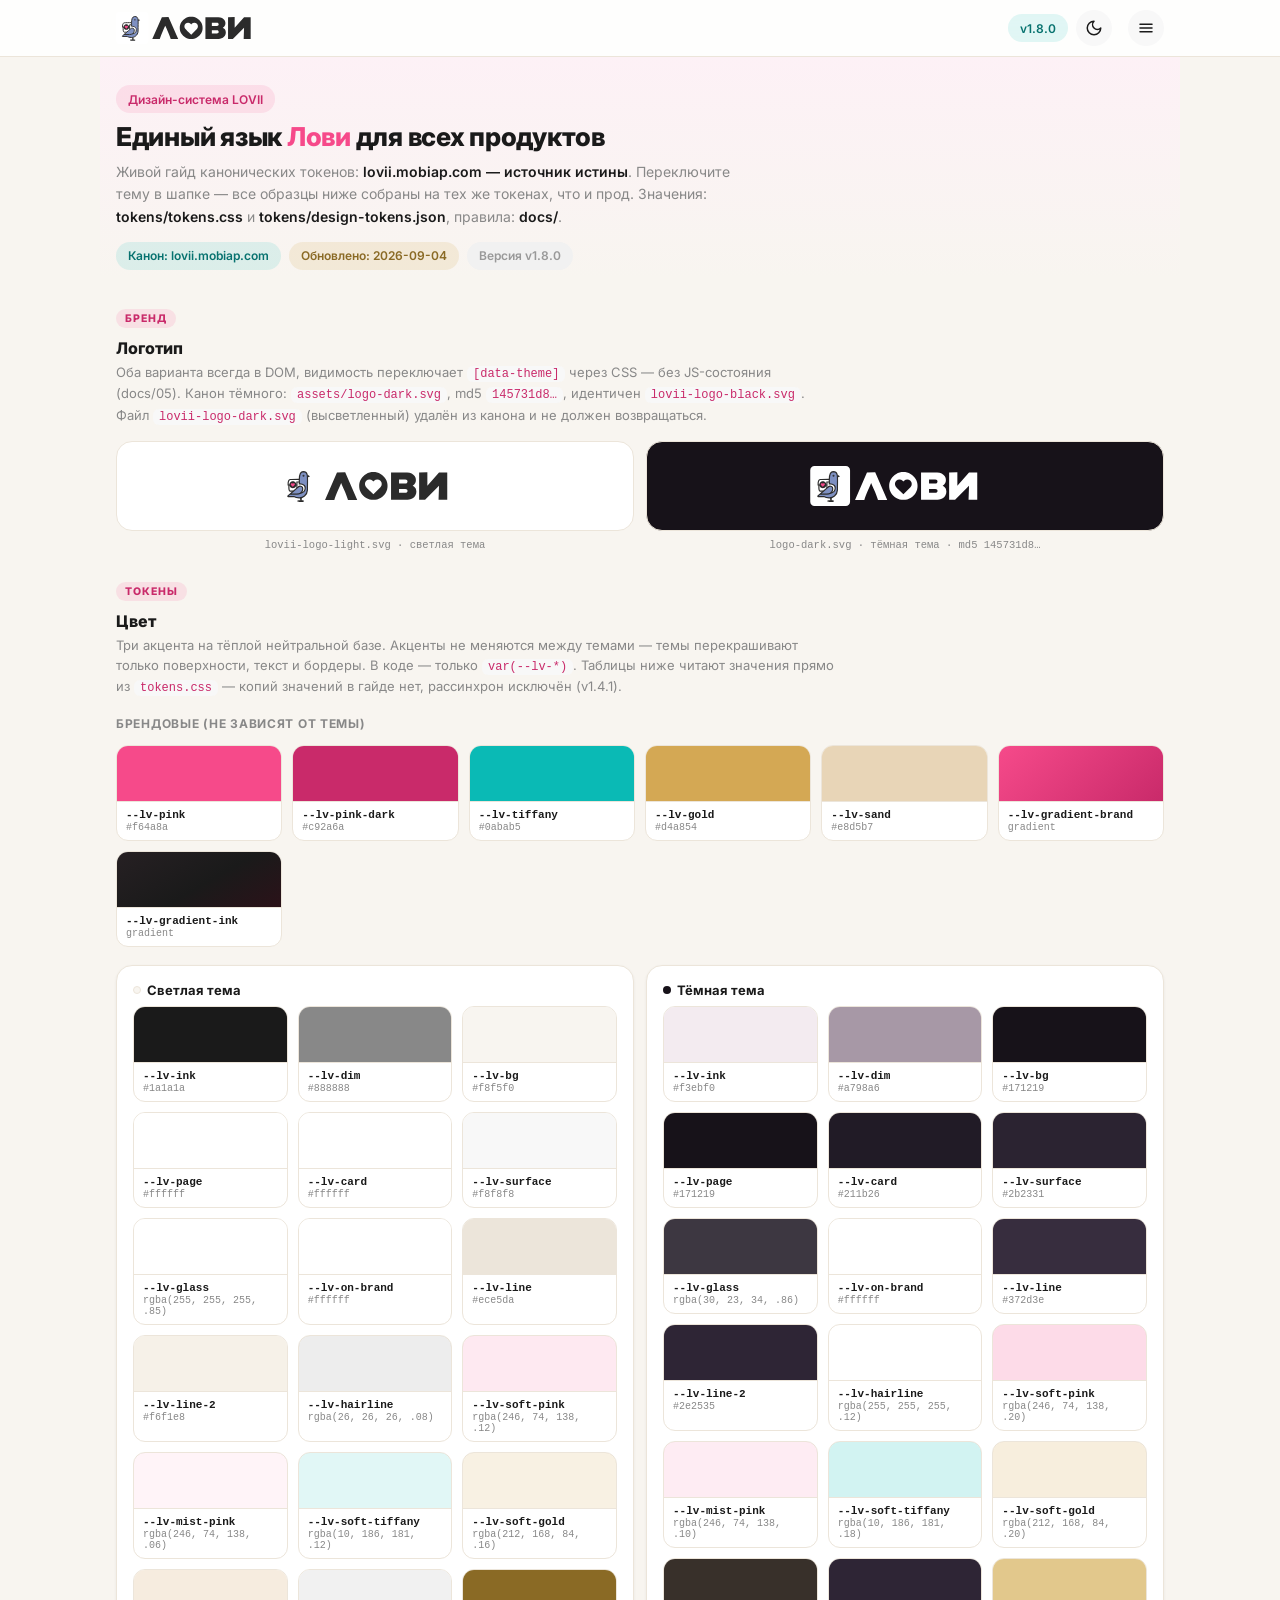
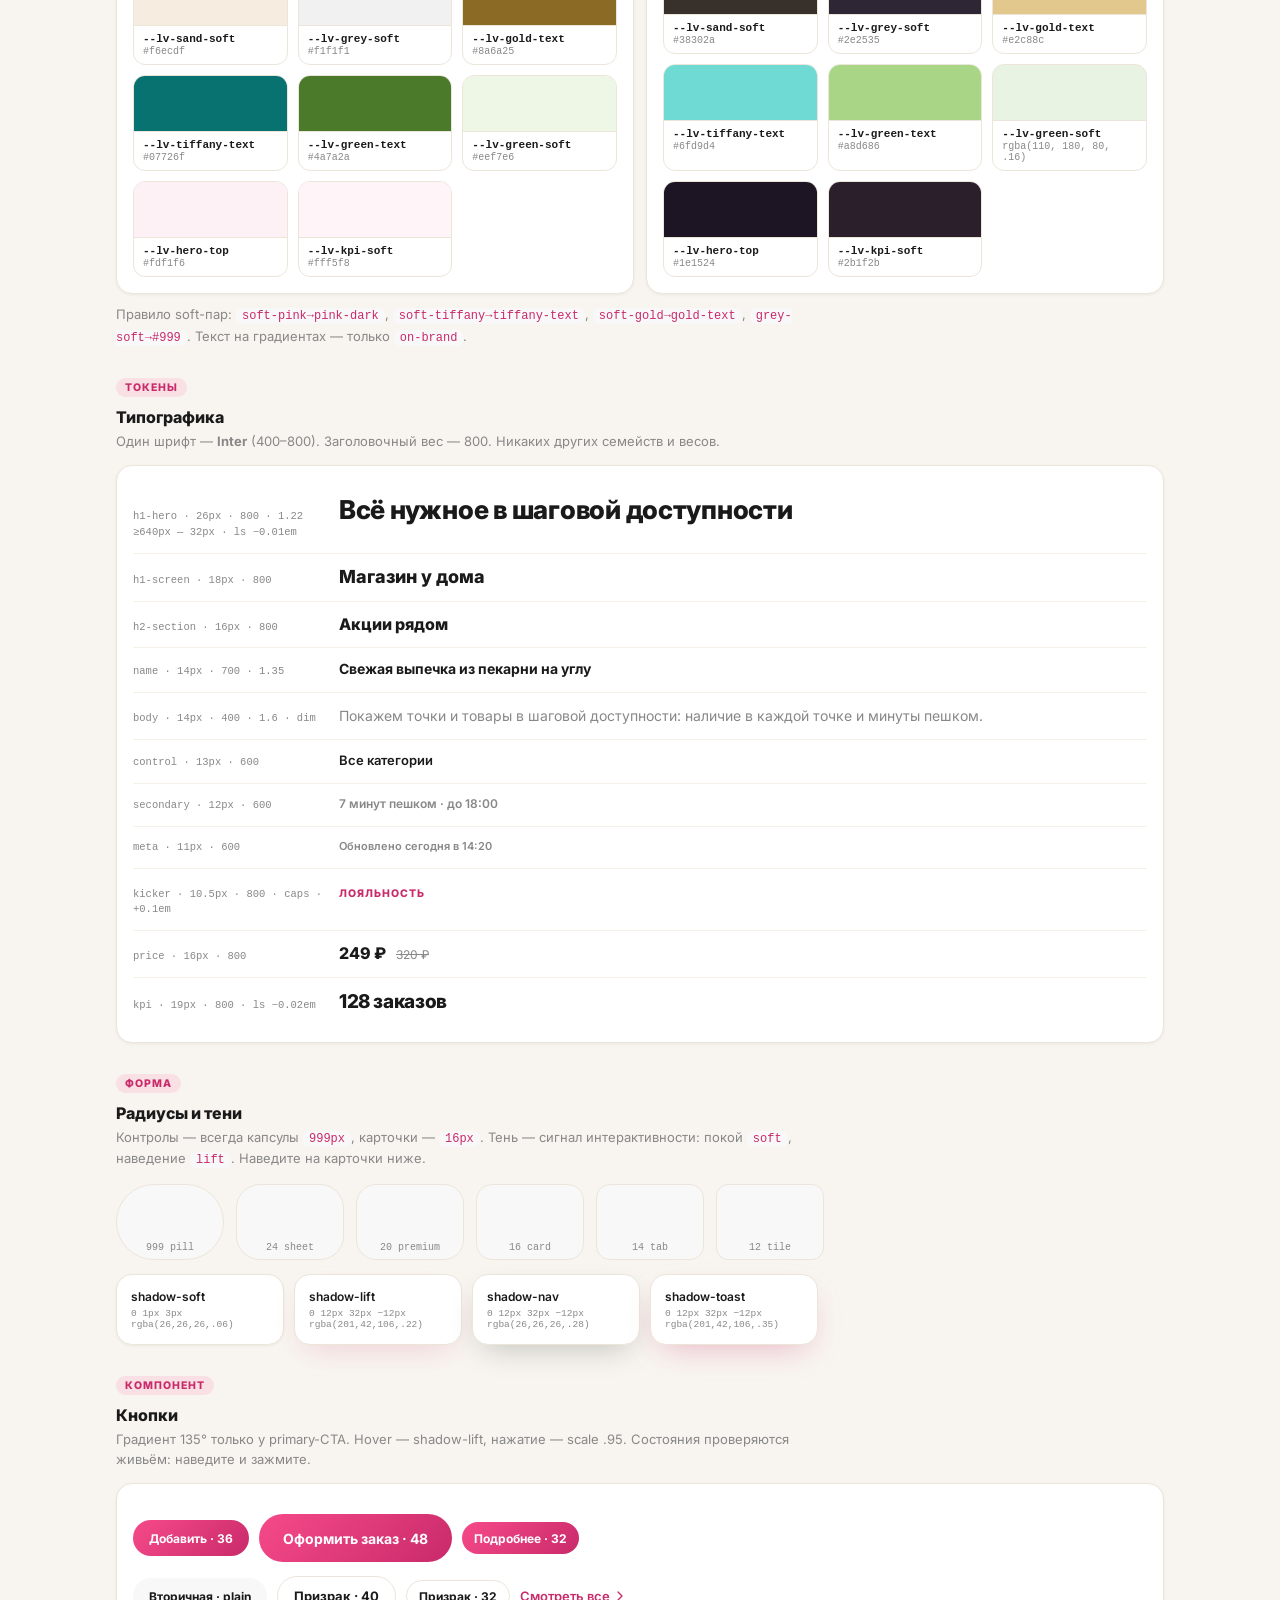
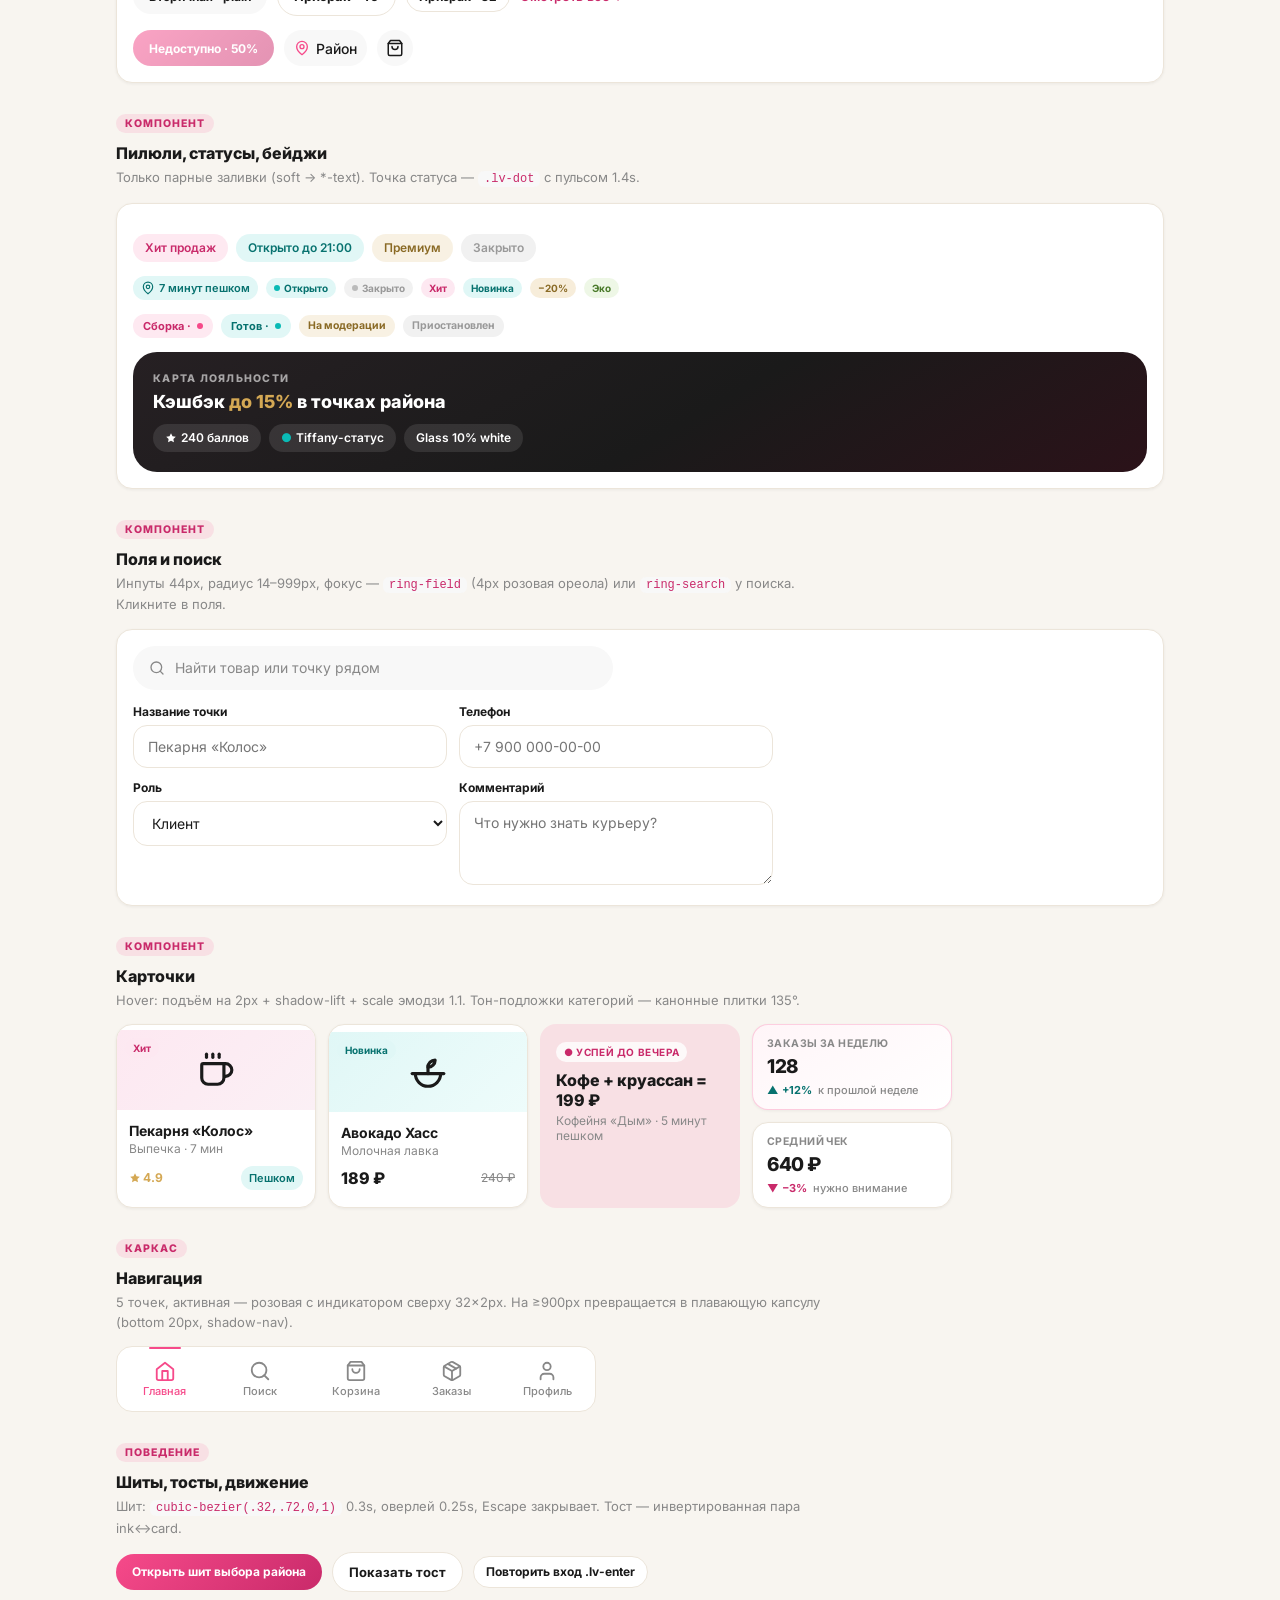
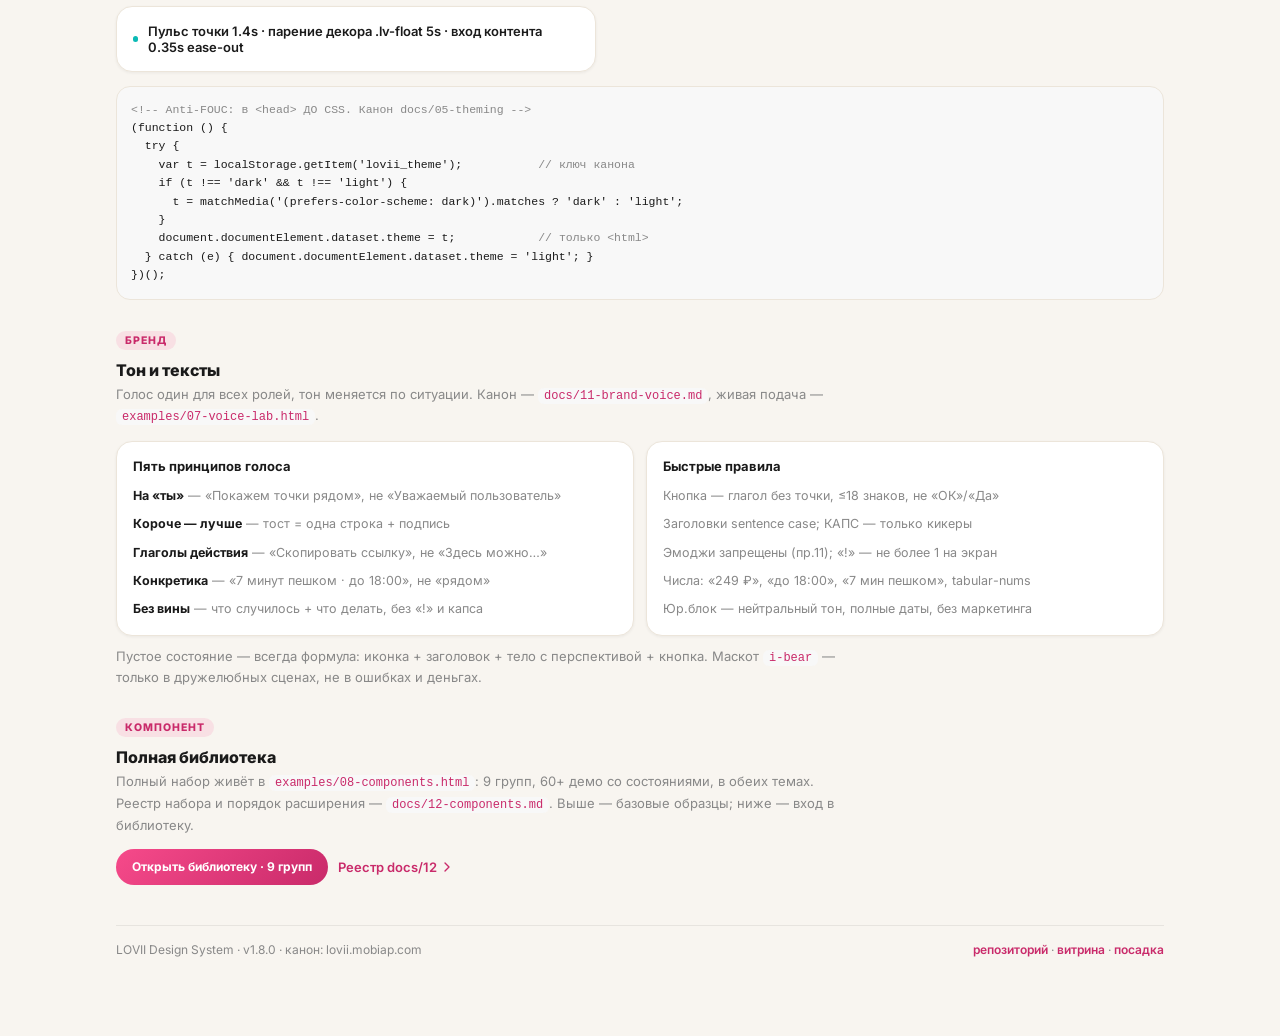
==== commit dd84a710: "feat(docs): 1.8.0 — канон сайта продукта и лонгрида (docs/13), хаб: секция lovii.ru + строка доков 1" ====
--- a/style-guide.html
+++ b/style-guide.html
@@ -25,7 +25,7 @@
   <style>
     /* ===================== Канонические токены (инлайн из tokens/tokens.css) ===================== */
 /* ============================================================
-   LOVII «Лови» — канонические дизайн-токены v1.7.0
+   LOVII «Лови» — канонические дизайн-токены v1.8.0
    Источник истины: lovii.mobiap.com (репо lovii_demo, css/lovii.css)
    Репо дизайн-системы: bestdeejay-design/lovii-design
 
@@ -529,7 +529,7 @@
       <img class="gs-logo logo-light-img" src="[data-uri]" alt="LOVII">
       <img class="gs-logo logo-dark-img" src="[data-uri]" alt="LOVII">
       <div class="gs-head-right">
-        <span class="stat-pill tiffany">v1.7.0</span>
+        <span class="stat-pill tiffany">v1.8.0</span>
         <button class="icon-btn" data-action="theme-toggle" aria-label="Сменить тему" title="Светлая/тёмная тема">
           <svg class="theme-ico-moon" viewBox="0 0 24 24" fill="none" stroke="currentColor" stroke-width="2" stroke-linecap="round" stroke-linejoin="round" aria-hidden="true"><path d="M12 3a6 6 0 0 0 9 9 9 9 0 1 1-9-9Z"/></svg>
           <svg class="theme-ico-sun" viewBox="0 0 24 24" fill="none" stroke="currentColor" stroke-width="2" stroke-linecap="round" stroke-linejoin="round" aria-hidden="true"><circle cx="12" cy="12" r="4"/><path d="M12 2v2"/><path d="M12 20v2"/><path d="m4.93 4.93 1.41 1.41"/><path d="m17.66 17.66 1.41 1.41"/><path d="M2 12h2"/><path d="M20 12h2"/><path d="m6.34 17.66-1.41 1.41"/><path d="m19.07 4.93-1.41 1.41"/></svg>
@@ -546,7 +546,7 @@
       <div class="gs-hero-meta">
         <span class="stat-pill tiffany">Канон: lovii.mobiap.com</span>
         <span class="stat-pill gold">Обновлено: 2026-09-04</span>
-        <span class="stat-pill grey">Версия v1.7.0</span>
+        <span class="stat-pill grey">Версия v1.8.0</span>
       </div>
     </div>
 
@@ -829,7 +829,7 @@
     </section>
 
     <footer class="gs-footer">
-      <span>LOVII Design System · v1.7.0 · канон: lovii.mobiap.com</span>
+      <span>LOVII Design System · v1.8.0 · канон: lovii.mobiap.com</span>
       <span><a href="https://github.com/bestdeejay-design/lovii-design">репозиторий</a> · <a href="https://lovii.mobiap.com">витрина</a> · <a href="https://bestdeejay-design.github.io/lovii-site/">посадка</a></span>
     </footer>
   </main>
--- a/tokens/tokens.css
+++ b/tokens/tokens.css
@@ -1,5 +1,5 @@
 /* ============================================================
-   LOVII «Лови» — канонические дизайн-токены v1.7.0
+   LOVII «Лови» — канонические дизайн-токены v1.8.0
    Источник истины: lovii.mobiap.com (репо lovii_demo, css/lovii.css)
    Репо дизайн-системы: bestdeejay-design/lovii-design
 
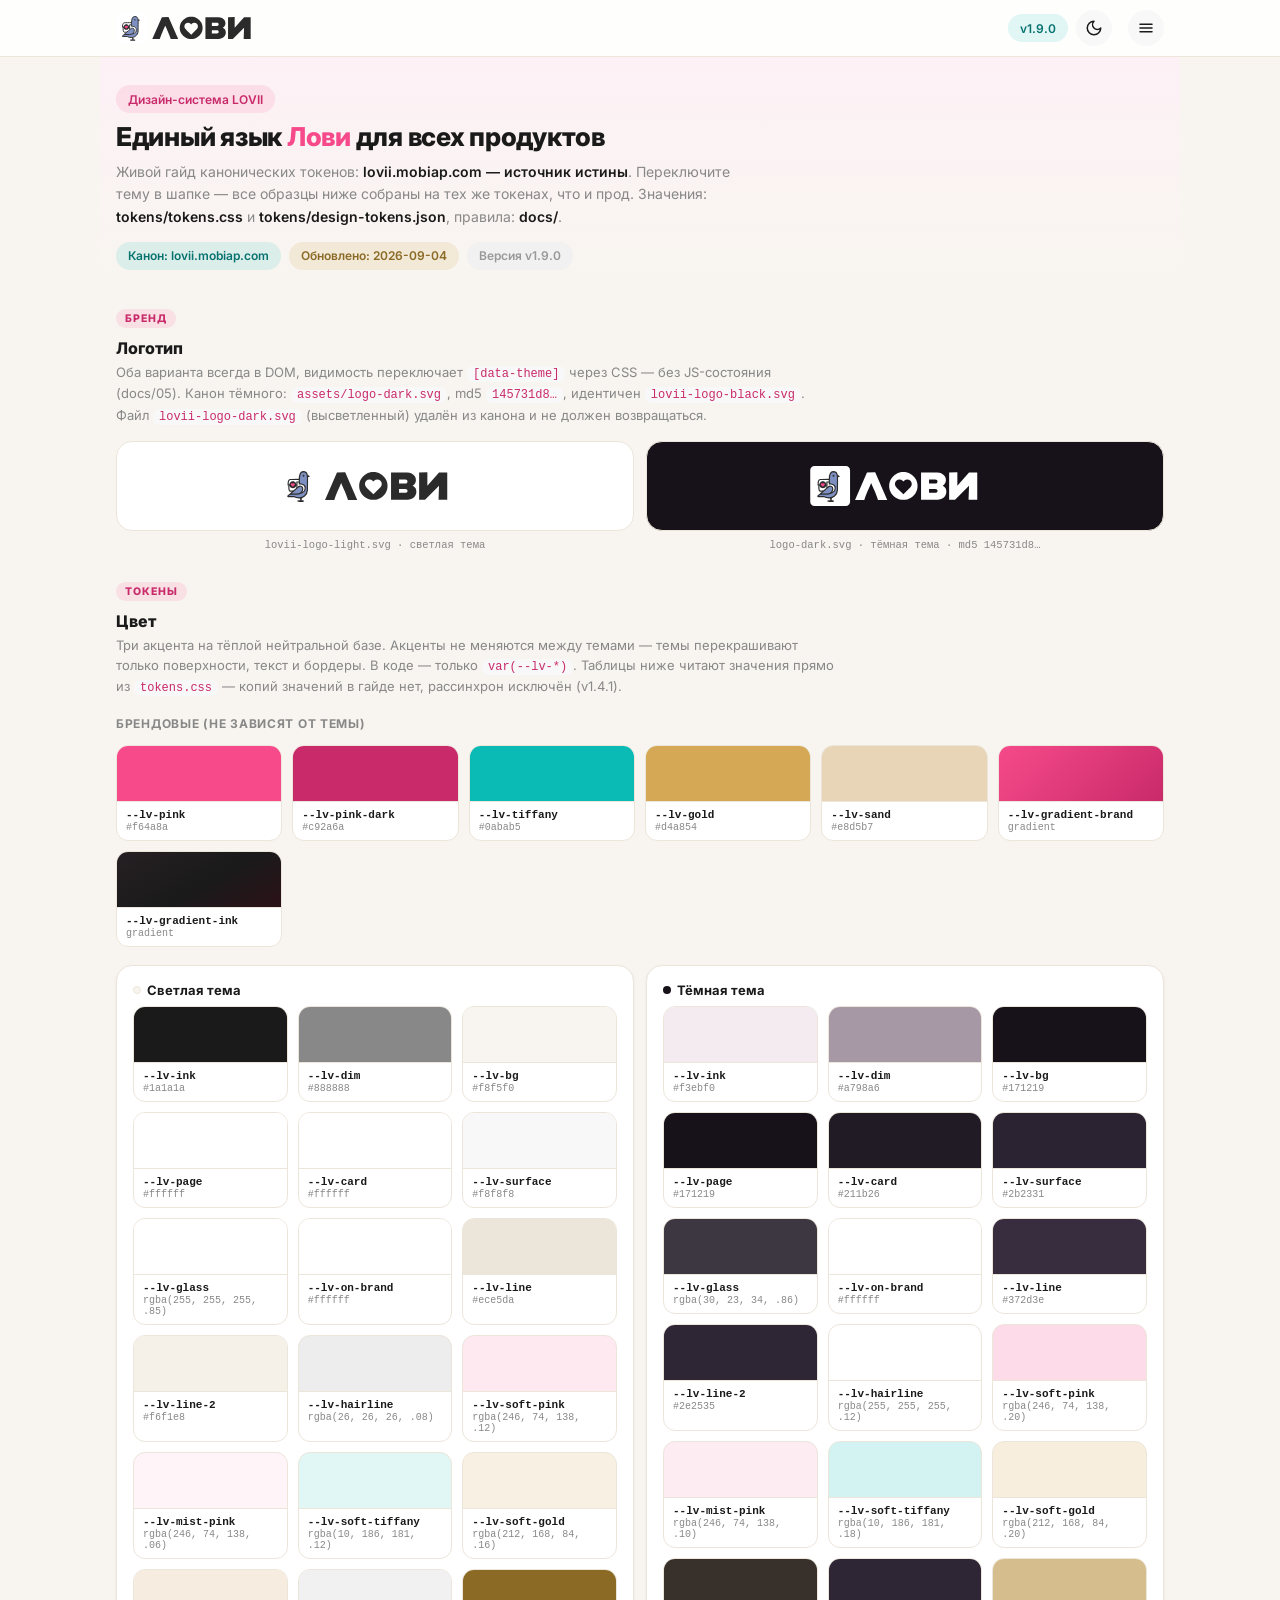
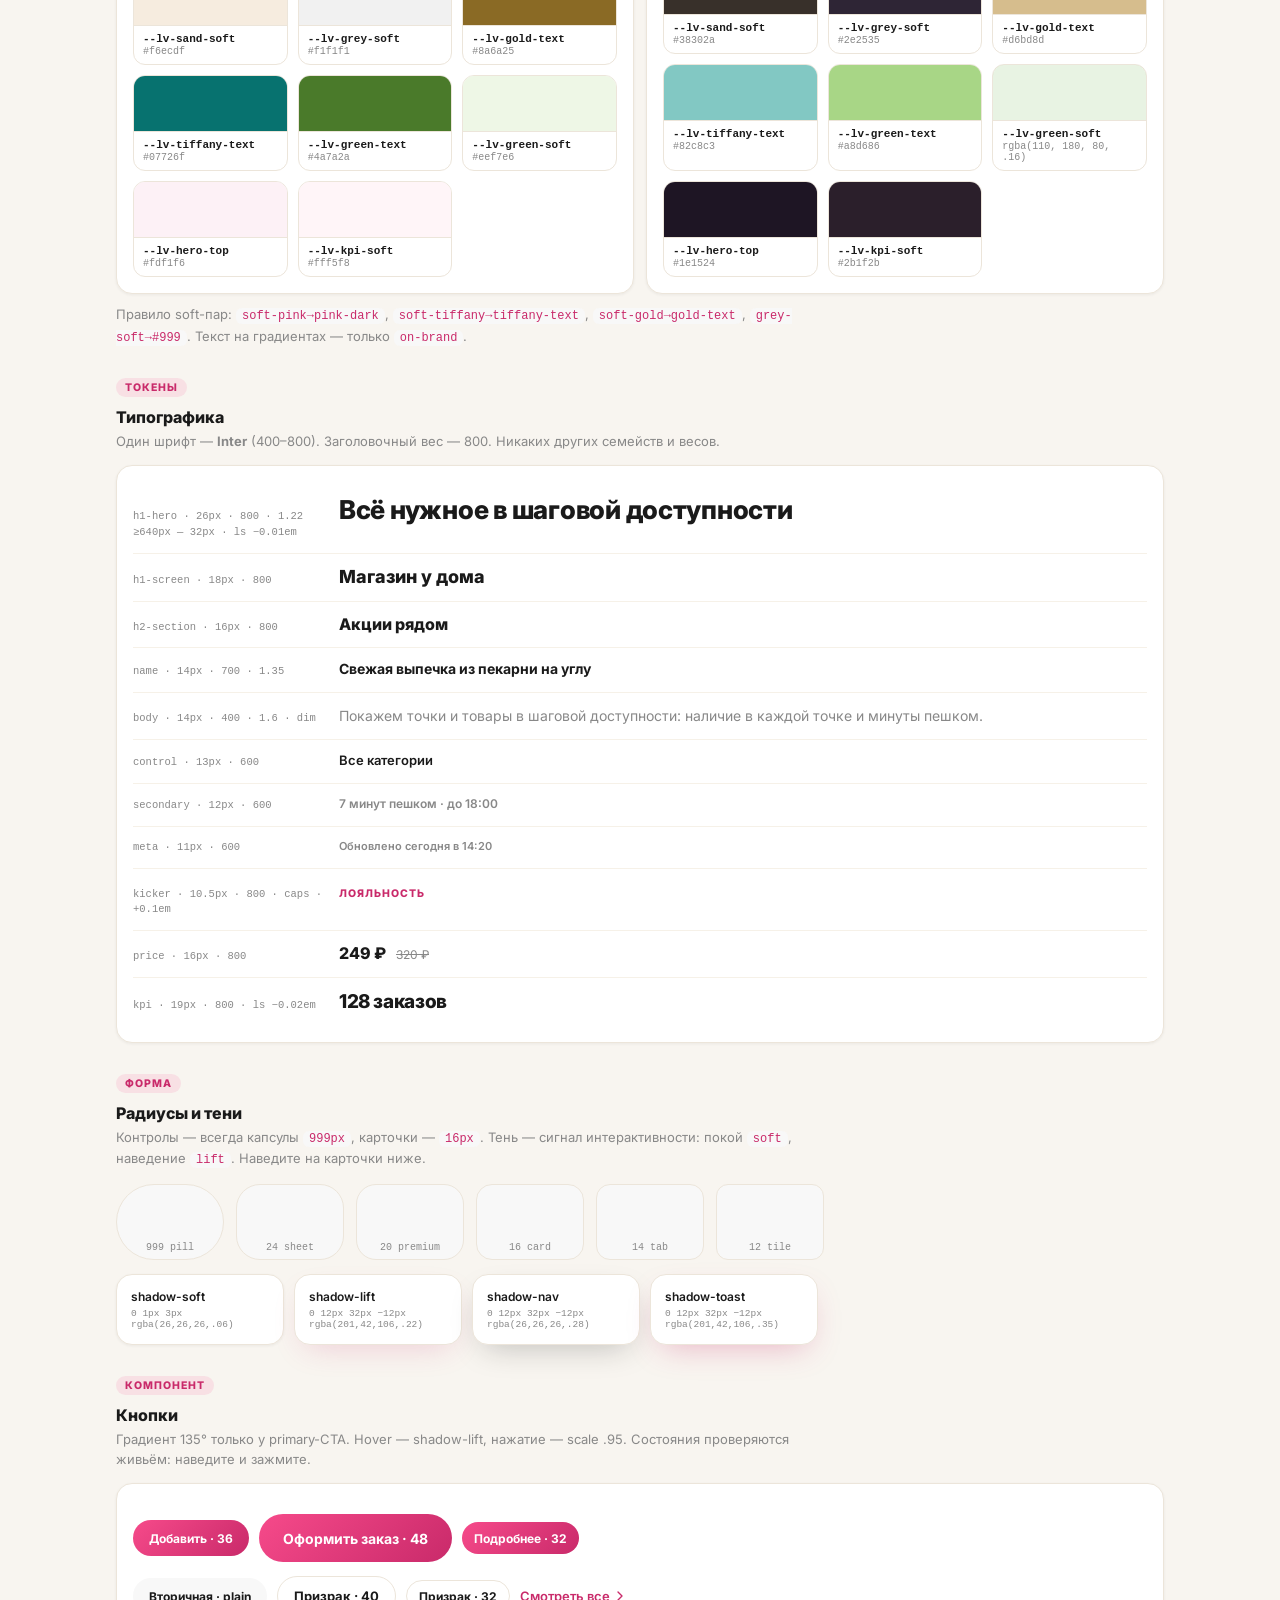
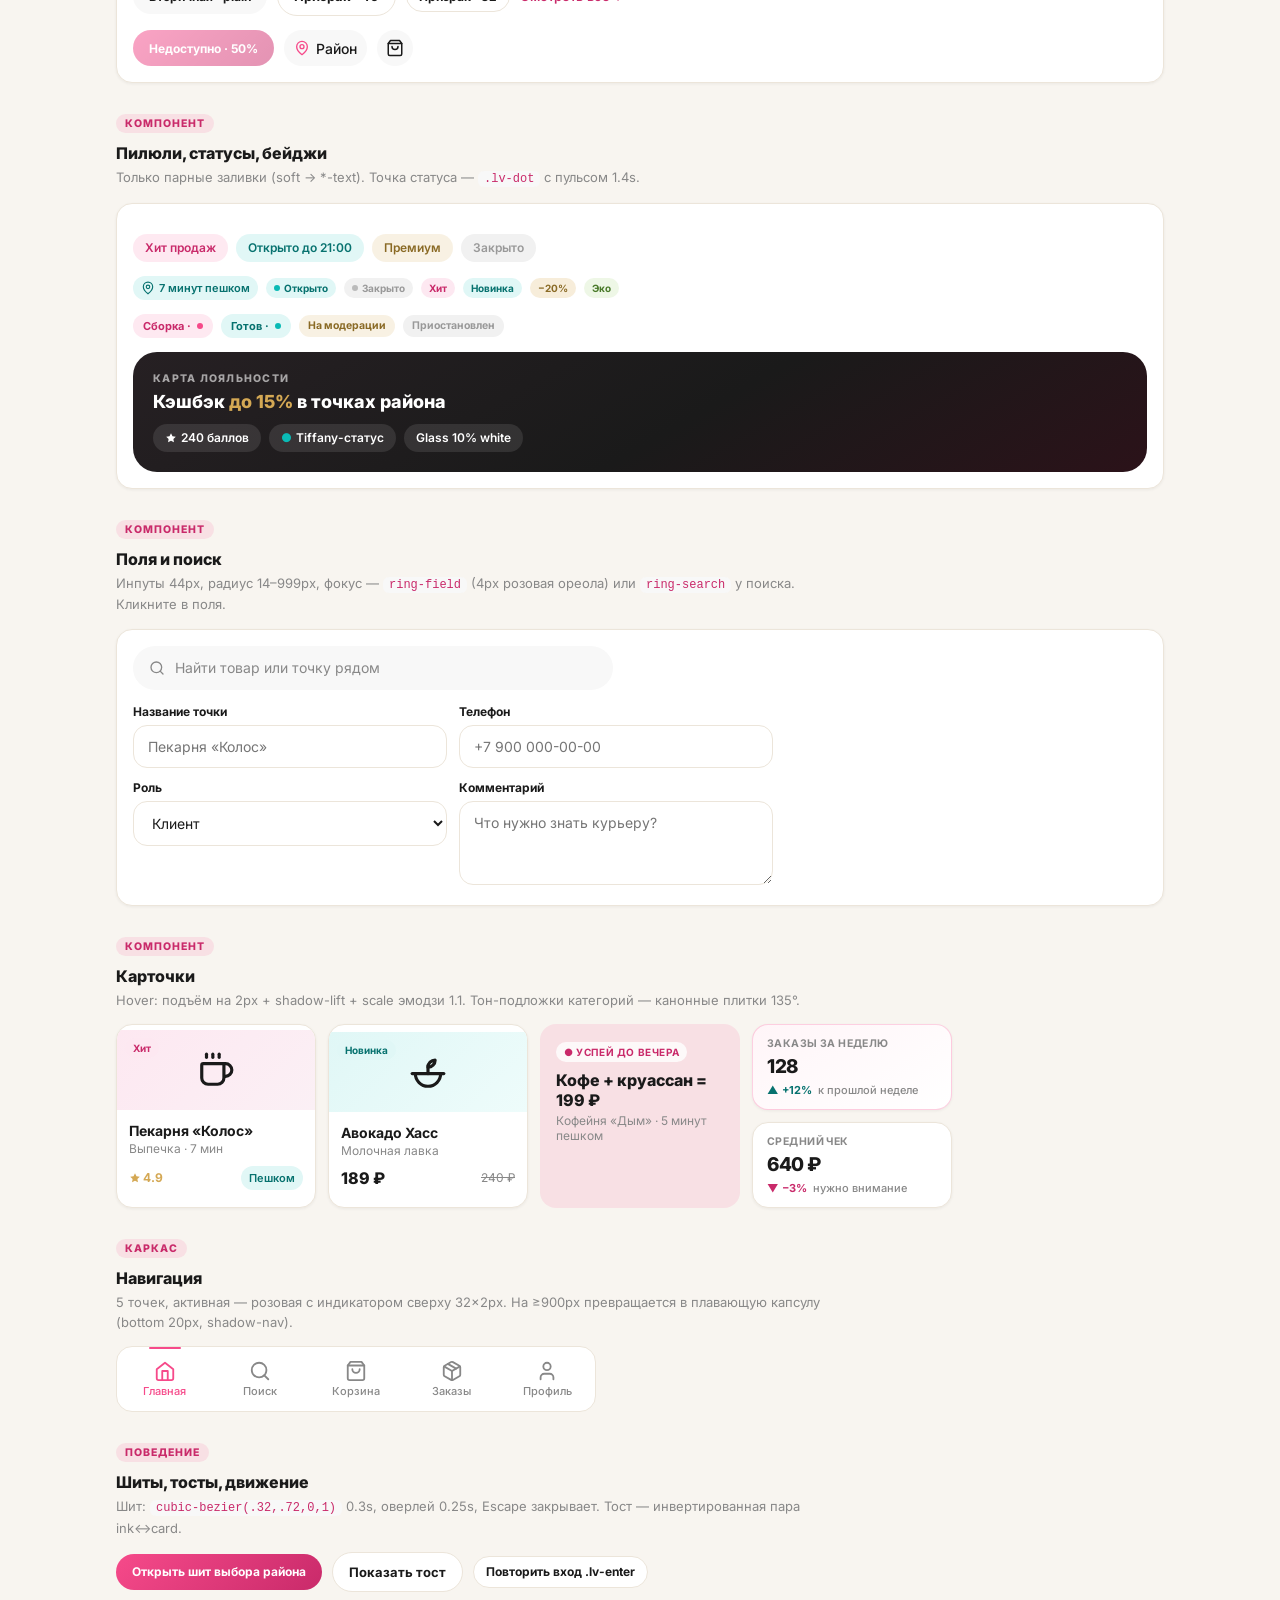
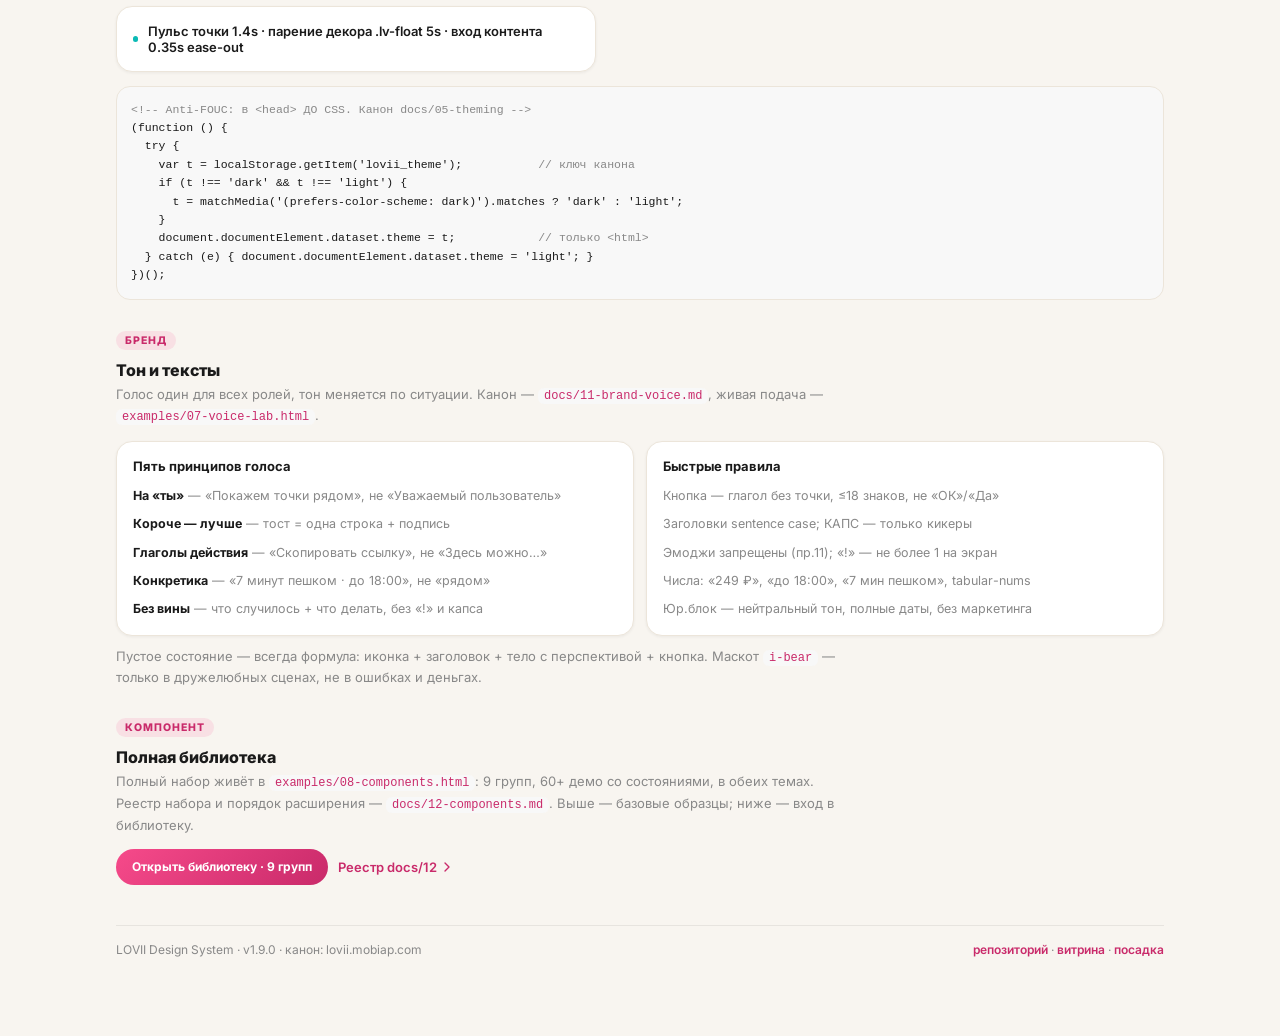
==== commit f1591e57: "feat(v1.9.0): тихая тёмная тема — один акцент в кадре - принцип в docs/05: pink = единственный громк" ====
--- a/style-guide.html
+++ b/style-guide.html
@@ -25,7 +25,7 @@
   <style>
     /* ===================== Канонические токены (инлайн из tokens/tokens.css) ===================== */
 /* ============================================================
-   LOVII «Лови» — канонические дизайн-токены v1.8.0
+   LOVII «Лови» — канонические дизайн-токены v1.9.0
    Источник истины: lovii.mobiap.com (репо lovii_demo, css/lovii.css)
    Репо дизайн-системы: bestdeejay-design/lovii-design
 
@@ -189,8 +189,11 @@
   --lv-sand-soft: #38302a;
   --lv-grey-soft: #2e2535;
 
-  --lv-gold-text: #e2c88c;
-  --lv-tiffany-text: #6fd9d4;
+  /* v1.9 «Тихая тёмная тема» (docs/05): тексты-пары приглушены —
+     неоновые #e2c88c/#6fd9d4 на тёмном кричали; пыльные варианты
+     контраст не потеряли (≥ 8:1 на #171219/#211b26) */
+  --lv-gold-text: #d6bd8d;
+  --lv-tiffany-text: #82c8c3;
   --lv-green-text: #a8d686;
   --lv-green-soft: rgba(110, 180, 80, .16);
 
@@ -529,7 +532,7 @@
       <img class="gs-logo logo-light-img" src="[data-uri]" alt="LOVII">
       <img class="gs-logo logo-dark-img" src="[data-uri]" alt="LOVII">
       <div class="gs-head-right">
-        <span class="stat-pill tiffany">v1.8.0</span>
+        <span class="stat-pill tiffany">v1.9.0</span>
         <button class="icon-btn" data-action="theme-toggle" aria-label="Сменить тему" title="Светлая/тёмная тема">
           <svg class="theme-ico-moon" viewBox="0 0 24 24" fill="none" stroke="currentColor" stroke-width="2" stroke-linecap="round" stroke-linejoin="round" aria-hidden="true"><path d="M12 3a6 6 0 0 0 9 9 9 9 0 1 1-9-9Z"/></svg>
           <svg class="theme-ico-sun" viewBox="0 0 24 24" fill="none" stroke="currentColor" stroke-width="2" stroke-linecap="round" stroke-linejoin="round" aria-hidden="true"><circle cx="12" cy="12" r="4"/><path d="M12 2v2"/><path d="M12 20v2"/><path d="m4.93 4.93 1.41 1.41"/><path d="m17.66 17.66 1.41 1.41"/><path d="M2 12h2"/><path d="M20 12h2"/><path d="m6.34 17.66-1.41 1.41"/><path d="m19.07 4.93-1.41 1.41"/></svg>
@@ -546,7 +549,7 @@
       <div class="gs-hero-meta">
         <span class="stat-pill tiffany">Канон: lovii.mobiap.com</span>
         <span class="stat-pill gold">Обновлено: 2026-09-04</span>
-        <span class="stat-pill grey">Версия v1.8.0</span>
+        <span class="stat-pill grey">Версия v1.9.0</span>
       </div>
     </div>
 
@@ -829,7 +832,7 @@
     </section>
 
     <footer class="gs-footer">
-      <span>LOVII Design System · v1.8.0 · канон: lovii.mobiap.com</span>
+      <span>LOVII Design System · v1.9.0 · канон: lovii.mobiap.com</span>
       <span><a href="https://github.com/bestdeejay-design/lovii-design">репозиторий</a> · <a href="https://lovii.mobiap.com">витрина</a> · <a href="https://bestdeejay-design.github.io/lovii-site/">посадка</a></span>
     </footer>
   </main>
--- a/tokens/tokens.css
+++ b/tokens/tokens.css
@@ -1,5 +1,5 @@
 /* ============================================================
-   LOVII «Лови» — канонические дизайн-токены v1.8.0
+   LOVII «Лови» — канонические дизайн-токены v1.9.0
    Источник истины: lovii.mobiap.com (репо lovii_demo, css/lovii.css)
    Репо дизайн-системы: bestdeejay-design/lovii-design
 
@@ -163,8 +163,11 @@
   --lv-sand-soft: #38302a;
   --lv-grey-soft: #2e2535;
 
-  --lv-gold-text: #e2c88c;
-  --lv-tiffany-text: #6fd9d4;
+  /* v1.9 «Тихая тёмная тема» (docs/05): тексты-пары приглушены —
+     неоновые #e2c88c/#6fd9d4 на тёмном кричали; пыльные варианты
+     контраст не потеряли (≥ 8:1 на #171219/#211b26) */
+  --lv-gold-text: #d6bd8d;
+  --lv-tiffany-text: #82c8c3;
   --lv-green-text: #a8d686;
   --lv-green-soft: rgba(110, 180, 80, .16);
 
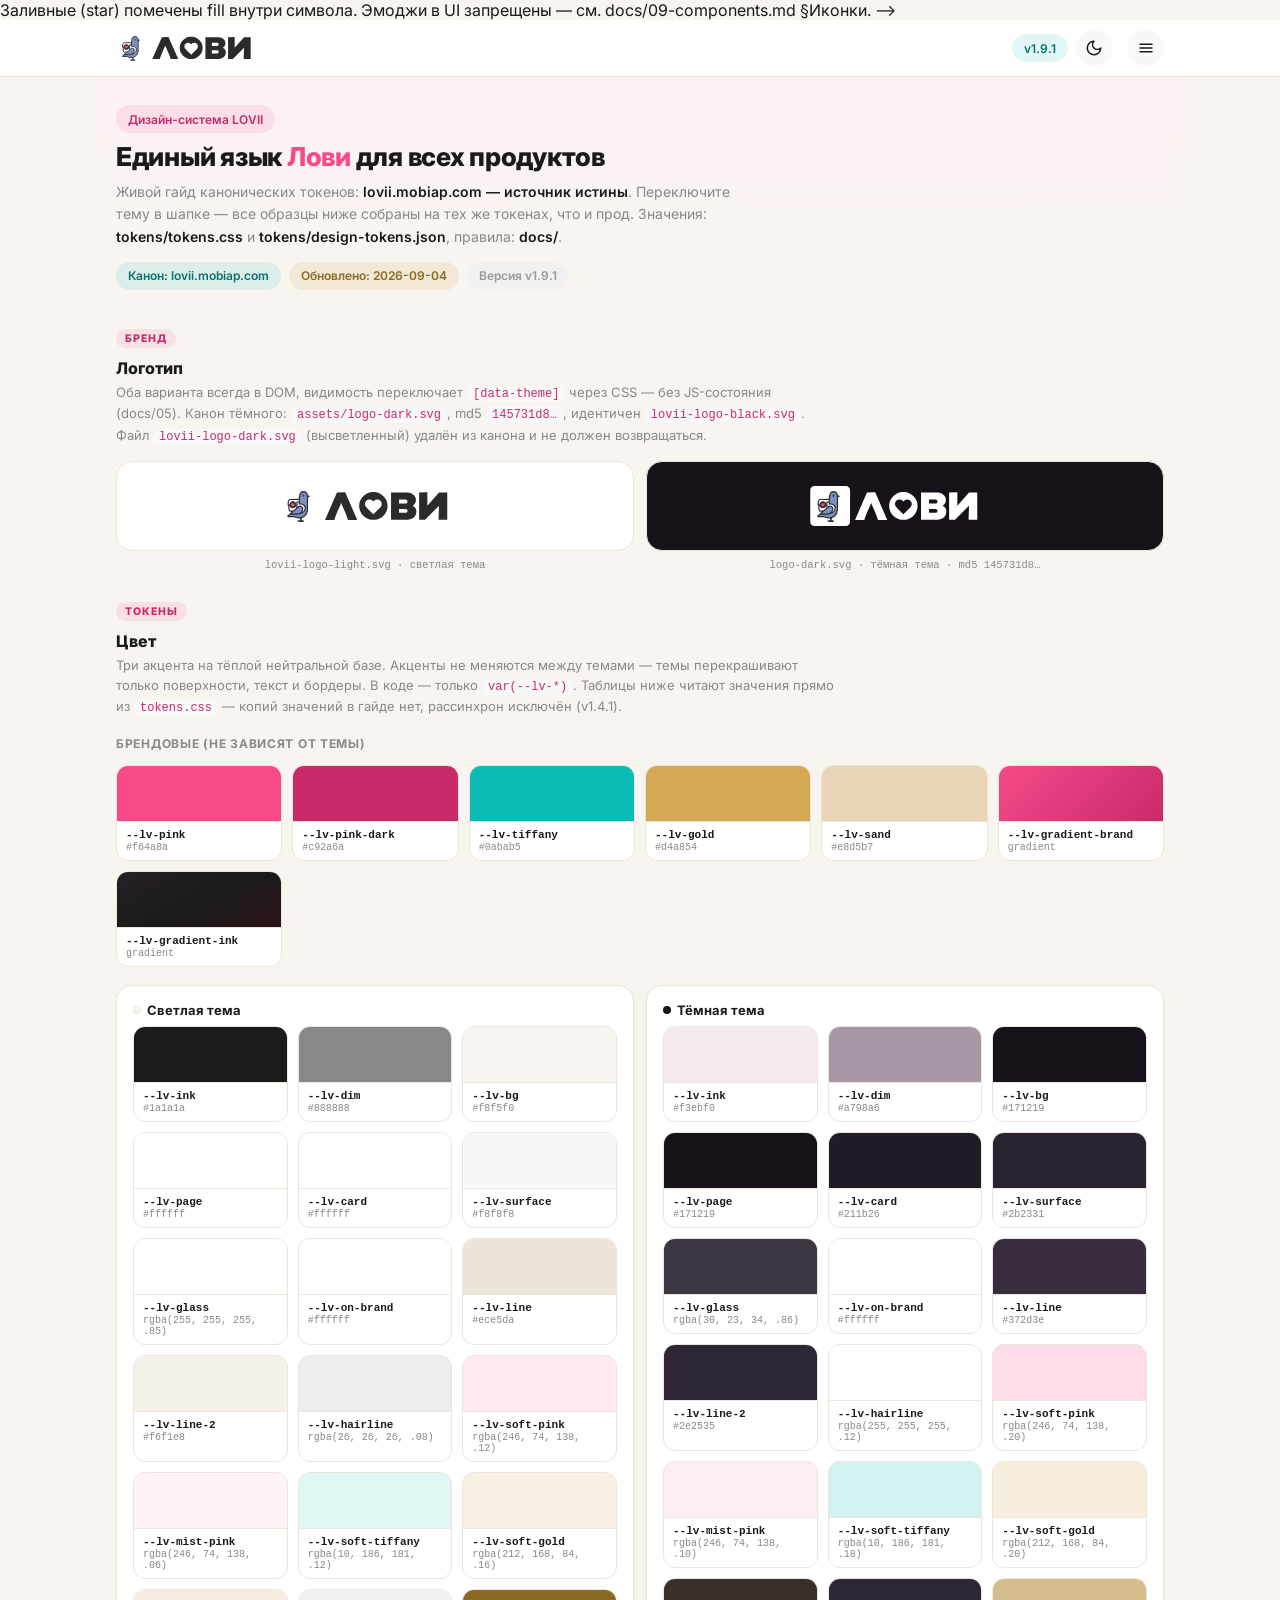
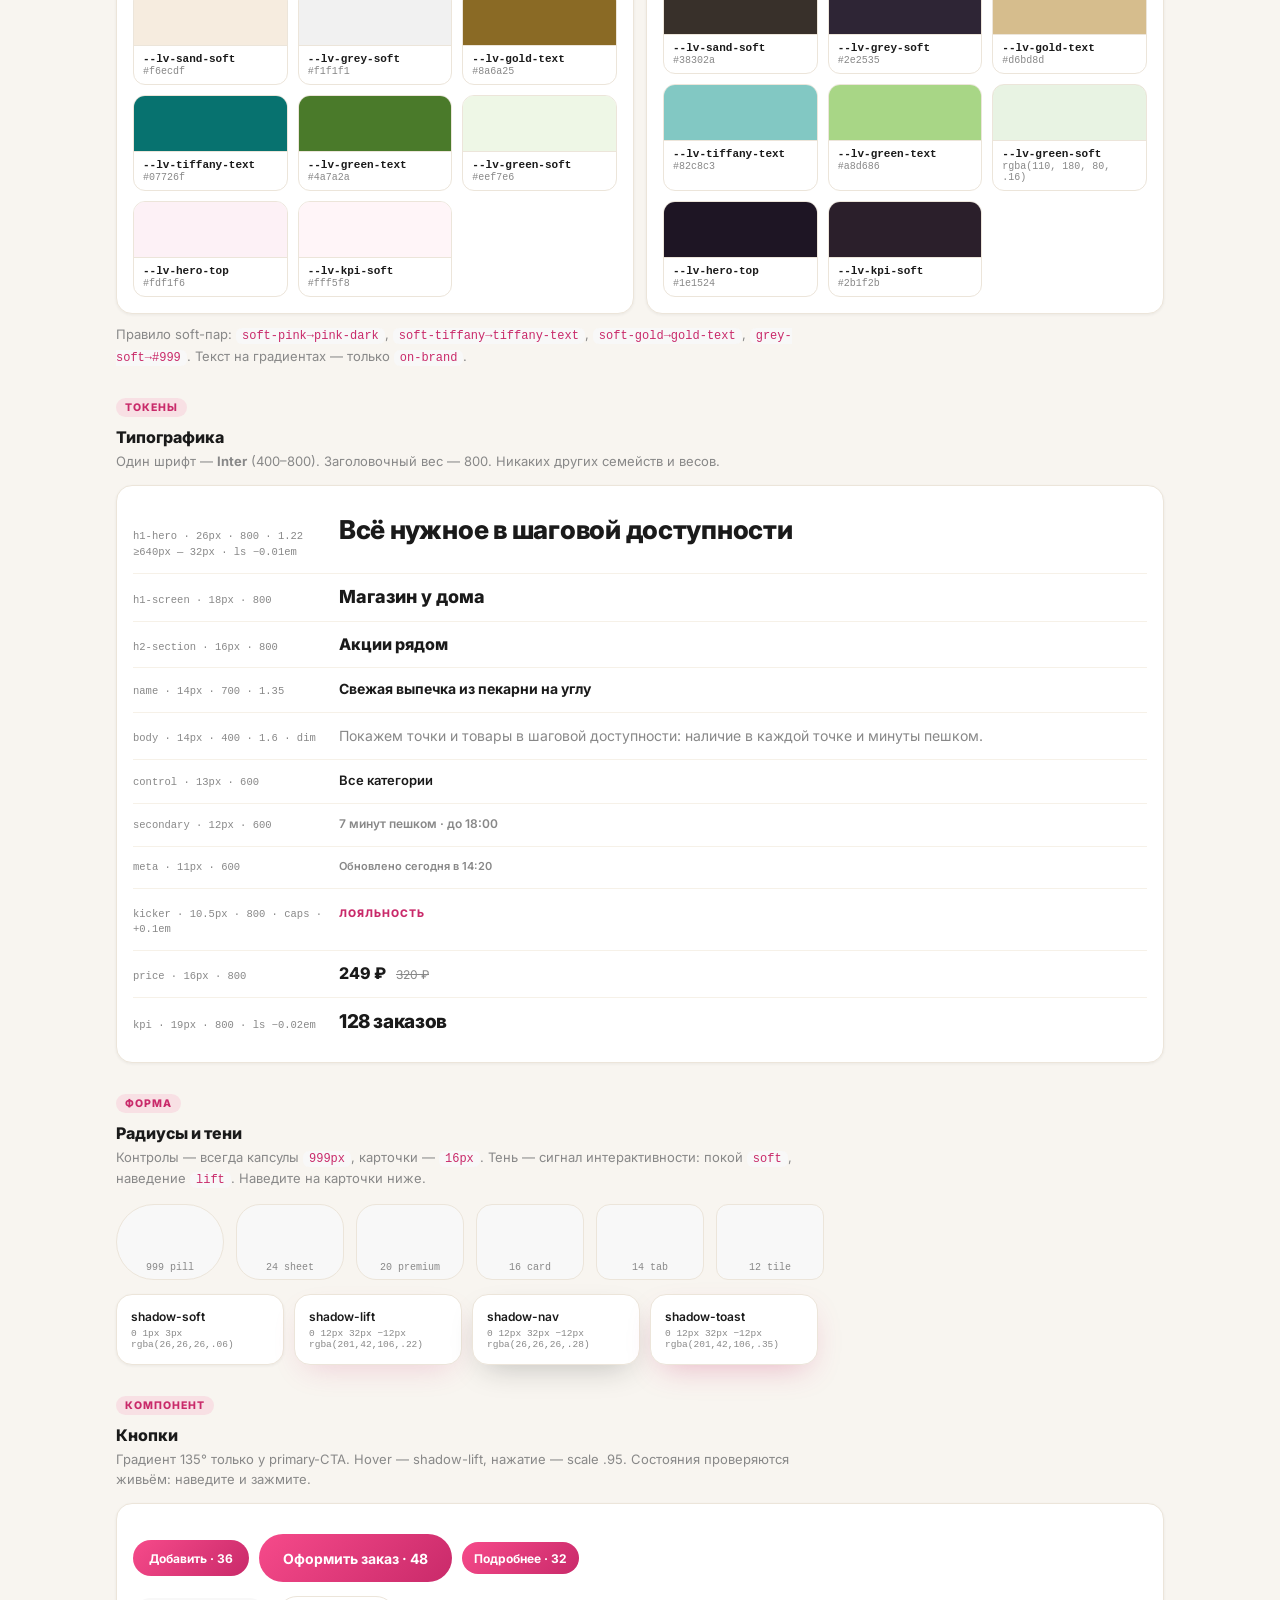
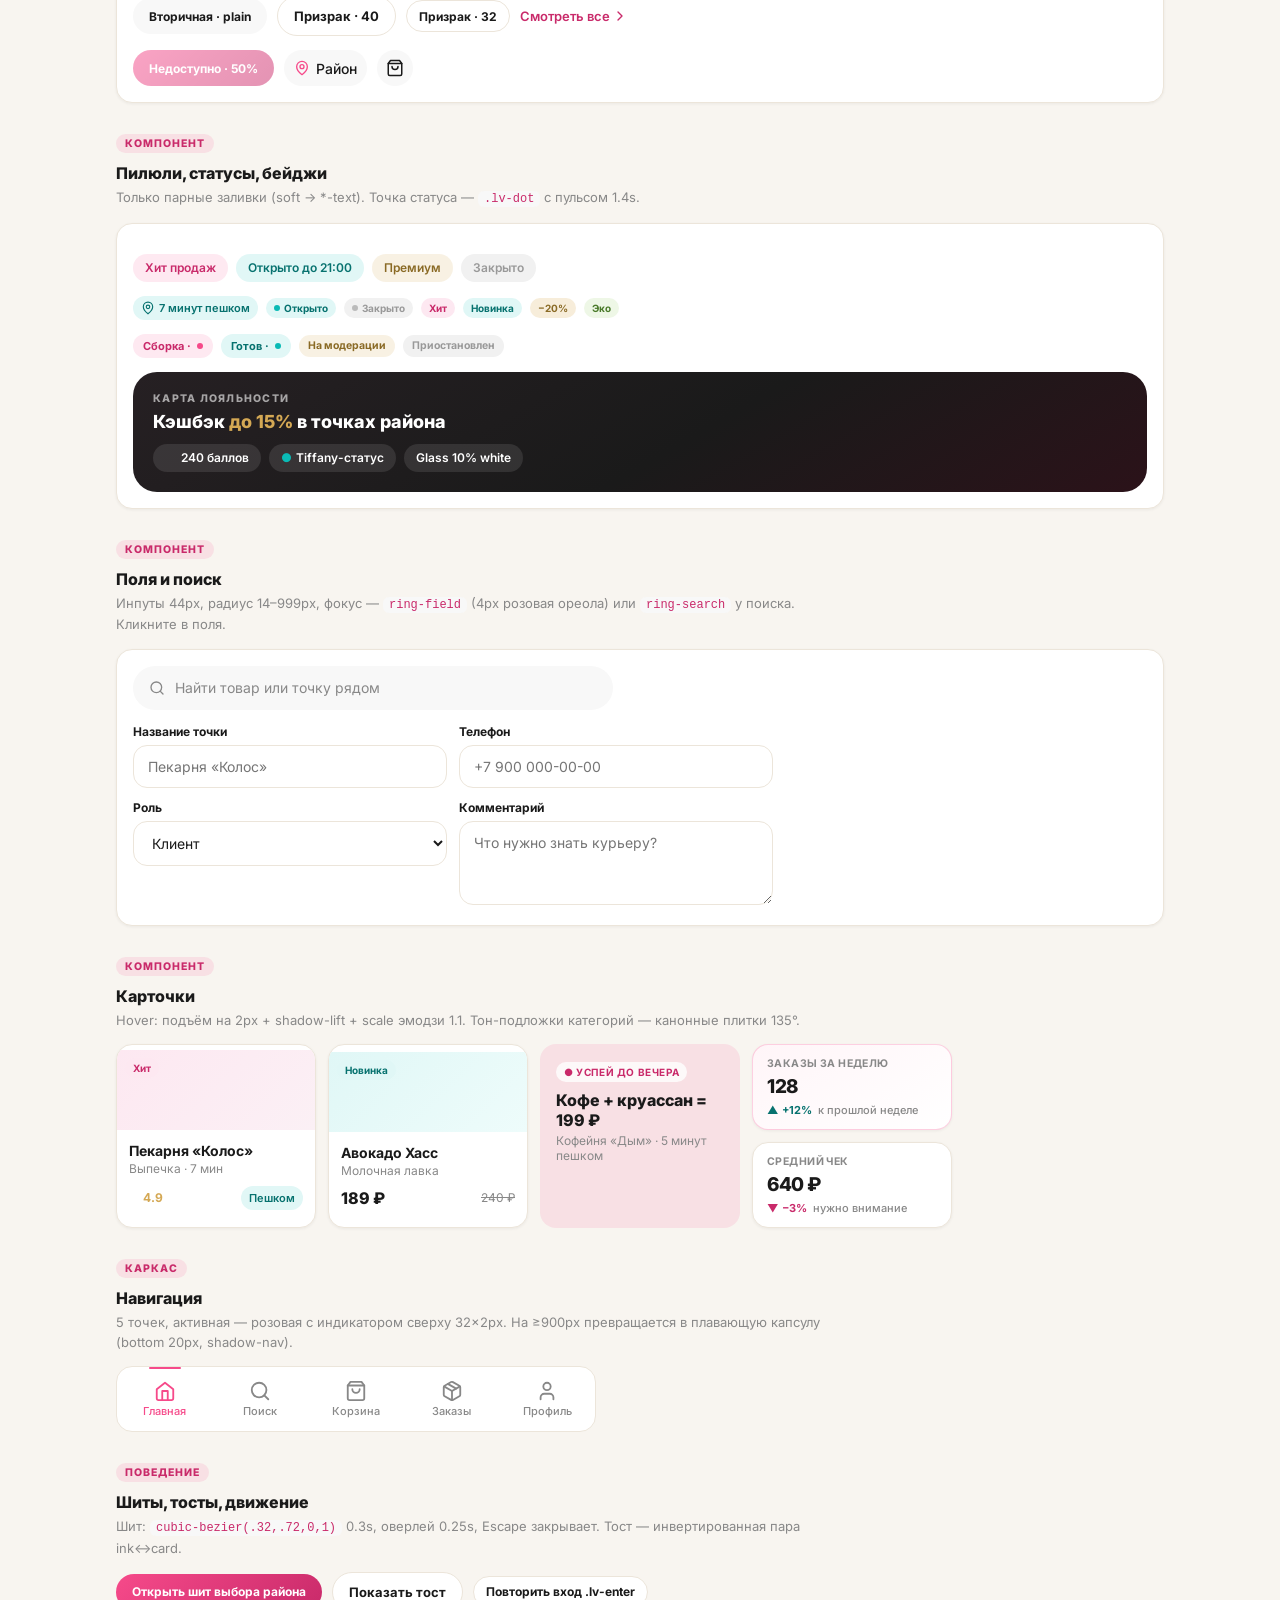
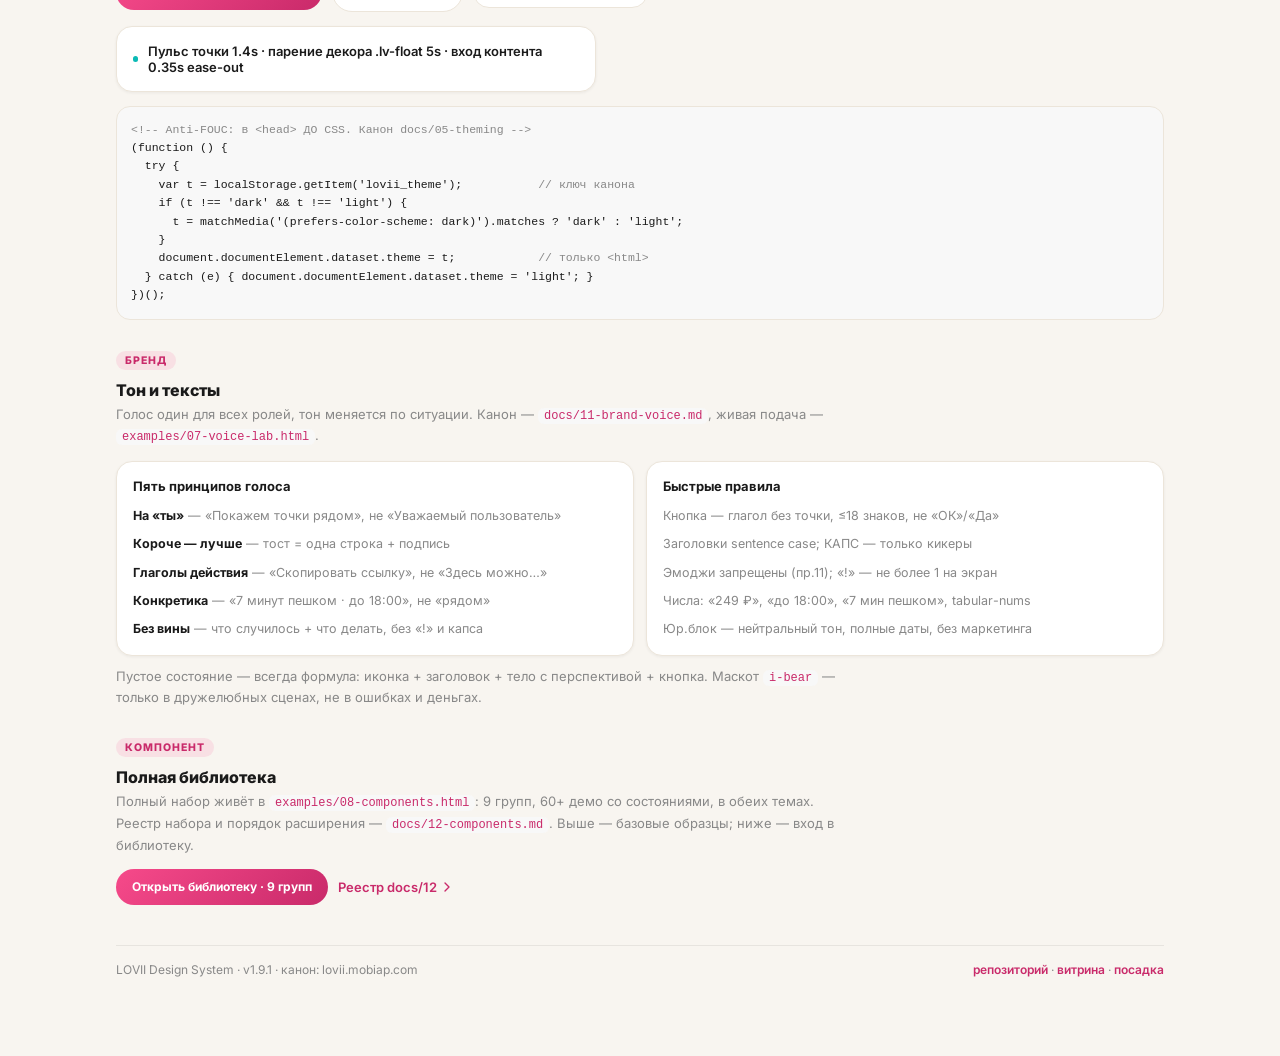
==== commit 0f34ba10: "fix(brand): v1.9.1 — фавиконка канона: голубь Ло (не сердце) - assets/favicon.svg — значок из логоти" ====
--- a/style-guide.html
+++ b/style-guide.html
@@ -25,7 +25,7 @@
   <style>
     /* ===================== Канонические токены (инлайн из tokens/tokens.css) ===================== */
 /* ============================================================
-   LOVII «Лови» — канонические дизайн-токены v1.9.0
+   LOVII «Лови» — канонические дизайн-токены v1.9.1
    Источник истины: lovii.mobiap.com (репо lovii_demo, css/lovii.css)
    Репо дизайн-системы: bestdeejay-design/lovii-design
 
@@ -480,7 +480,32 @@
 <body>
   <svg xmlns="http://www.w3.org/2000/svg" style="display:none" aria-hidden="true">
 <!-- LOVII DS · иконочный спрайт v3 (1.6.0): 43 символа. Стиль: 24px, stroke 2, round caps/joins, currentColor.
-     Использование: <svg class="ico"><use href="assets/icons.svg#i-heart"/></svg>
+     Использование: <svg class="ico"><use href="assets/icons.svg#i-heart"/><!-- Голубь Ло — маскот бренда (fill-знак, НЕ stroke-система): <svg class="ico-lo"><use href="assets/icons.svg#i-lo"/></svg> -->
+<symbol id="i-lo" viewBox="0 0 512 512"><path fill="#ffffff" d="m3.16,54.61C3.16,24.45,27.61,0,57.77,0h402.77c30.16,0,54.61,24.45,54.61,54.61v402.77c0,30.16-24.45,54.61-54.61,54.61H57.77c-30.16,0-54.61-24.45-54.61-54.61V54.61Z"/>
+    <g>
+    <g>
+    <path fill="#2b2b2b" d="m375.24,125.78c1.08.83,9.61,8.02,3.7,11.14-3.09,1.63-8.52,2.25-10.57,2.74-4.33,1.05-10.18,2.83-12.59,5.81,1.74-14.57-3.36-26.52-3.36-26.52,5.51-.71,15.28.85,22.82,6.83Z"/>
+    <path fill="#7e90c2" d="m299.19,71.8c72.36,0,51.53,71.8,53.66,233.56-3.58,73.96-63.53,100.5-101.42,103.02-41.11,1.51-73.38-17.24-73.38-17.24h-73.02c-4.02,0-5.92-4.94-2.94-7.64,6.51-5.88,16.1-14.35,27.19-24.07l86.54,1.01c20,0,35.04-4.17,46.24-10.7,45.71-7.94,60.95-26.89,63.01-67.19-.68-60.12-76.3-52.71-76.3-52.71.3-7.06.18-15.73,0-25.33-.2-10.53-.47-22.2-.32-34.11.58-46.87,7.61-97.58,50.74-98.6Zm8.58,53.76c0-2.94-2.38-5.33-5.33-5.33s-5.33,2.39-5.33,5.33,2.39,5.33,5.33,5.33,5.33-2.39,5.33-5.33Z"/>
+    <path fill="#ffffff" d="m325.07,282.55c-2.06,40.3-17.3,59.25-63.01,67.19,33.83-19.73,32.61-61.05,26.95-74.53-7.54-17.94-38.21-22.55-54.4-6.98-1.32,1.11-7.65,6.54-16.95,14.55l-.1-.12v-78.15h31.21c.18,9.6.3,18.27,0,25.33,0,0,75.62-7.41,76.3,52.71Z"/>
+    <path fill="#2b2b2b" d="m279.05,439.83s33.07-3.79,28.98,10.9c-4.09,14.7-27.95,7.19-45.68,9.01-17.73,1.83-39.11,1.97-39.05-10.83.07-12.81,37.49-8.9,37.49-8.9l-3.4-30.74,23.38-.8-1.72,31.36Z"/>
+    <path fill="#7e90c2" d="m289.01,275.21c5.66,13.48,6.88,54.8-26.95,74.53-11.2,6.53-26.24,10.7-46.24,10.7l-86.54-1.01c12.88-11.29,27.8-24.27,42.29-36.83,17.4-15.08,34.18-29.57,46.09-39.82,9.3-8.01,15.63-13.44,16.95-14.55,16.19-15.57,46.86-10.96,54.4,6.98Z"/>
+    <path fill="#ffffff" d="m248.77,204.51h-31.21v38.71h-112.78c-2.74-58.97,17.48-68.53,26.09-70.09,16.77-3.03,80.29-2.73,117.58-2.73-.15,11.91.12,23.58.32,34.11Z"/>
+    <path fill="#ffffff" d="m217.56,282.66l.1.12c-11.91,10.25-28.69,24.74-46.09,39.82,0,0-13.06-.09-40.96-.09-18.51,0-16.37-49.44-16.34-79.29h103.29v39.44Z"/>
+    </g>
+    <g>
+    <path fill="none" stroke="#2b2b2b" stroke-miterlimit="10" stroke-width="15" d="m129.27,359.43h.01l86.54,1.01c20,0,35.04-4.17,46.24-10.7,33.83-19.73,32.61-61.05,26.95-74.53-7.54-17.94-38.21-22.55-54.4-6.98-1.32,1.11-7.65,6.54-16.95,14.55-11.91,10.25-28.69,24.74-46.09,39.82-14.49,12.56-29.41,25.54-42.29,36.83-11.09,9.72-20.68,18.19-27.19,24.07-2.98,2.7-1.08,7.64,2.94,7.64h73.02s32.27,18.75,73.38,17.24c37.89-2.52,97.84-29.06,101.42-103.02-2.13-161.76,18.7-233.56-53.66-233.56-43.13,1.02-50.16,51.73-50.74,98.6-.15,11.91.12,23.58.32,34.11.18,9.6.3,18.27,0,25.33,0,0,75.62-7.41,76.3,52.71-2.06,40.3-17.3,59.25-63.01,67.19"/>
+    <circle fill="none" stroke="#2b2b2b" stroke-miterlimit="10" stroke-width="15" cx="302.44" cy="125.56" r="5.33"/>
+    <path fill="none" stroke="#2b2b2b" stroke-miterlimit="10" d="m352.42,118.95c5.51-.71,15.28.85,22.82,6.83,1.08.83,9.61,8.02,3.7,11.14-3.09,1.63-8.52,2.25-10.57,2.74-4.33,1.05-10.18,2.83-12.59,5.81,1.74-14.57-3.36-26.52-3.36-26.52Z"/>
+    <path fill="none" stroke="#2b2b2b" stroke-miterlimit="10" stroke-width="15" d="m248.45,170.4c-37.29,0-100.81-.3-117.58,2.73-8.61,1.56-28.83,11.12-26.09,70.09h112.69"/>
+    <polyline fill="none" stroke="#2b2b2b" stroke-miterlimit="10" stroke-width="15" points="248.77 204.51 217.56 204.51 217.56 243.22 217.56 282.66"/>
+    <path fill="none" stroke="#2b2b2b" stroke-miterlimit="10" stroke-width="15" d="m114.27,243.22c-.03,29.85-2.17,79.29,16.34,79.29,27.9,0,40.96.09,40.96.09"/>
+    </g>
+    </g>
+    <g>
+    <path fill="#2b2b2b" d="m204.41,218.06c-4.05-6.63-9.49-11.91-16.3-15.84-6.81-3.93-14.38-5.9-22.69-5.9s-15.83,1.97-22.66,5.9c-6.83,3.93-12.28,9.21-16.33,15.84-4.05,6.63-6.08,13.97-6.08,22.04s2.03,15.42,6.08,22.04c4.05,6.63,9.5,11.92,16.33,15.87,6.83,3.95,14.39,5.93,22.66,5.93s15.88-1.98,22.69-5.93c6.81-3.95,12.25-9.24,16.3-15.87,4.05-6.63,6.08-13.97,6.08-22.04s-2.03-15.41-6.08-22.04Z"/>
+    <path fill="#f64a8a" fill-rule="evenodd" d="m187.92,223.98c-5.58-5.58-14.62-5.58-20.2,0l-2.31,2.31-2.31-2.31c-5.58-5.58-14.62-5.58-20.2,0-4.91,4.91-5.5,12.5-1.76,18.06,4.63,5.66,10.69,11.91,24.42,24.5l22.36-22.36c5.58-5.58,5.58-14.62,0-20.2Z"/>
+    </g></symbol>
+</svg>
      Заливные (star) помечены fill внутри символа. Эмоджи в UI запрещены — см. docs/09-components.md §Иконки. -->
 <symbol id="i-search" viewBox="0 0 24 24"><circle cx="11" cy="11" r="8"/><path d="m21 21-4.3-4.3"/></symbol>
 <symbol id="i-chevron-right" viewBox="0 0 24 24"><path d="m9 18 6-6-6-6"/></symbol>
@@ -525,6 +550,31 @@
 <symbol id="i-arrow-up" viewBox="0 0 24 24"><path d="M12 19V5"/><path d="m5 12 7-7 7 7"/></symbol>
 <symbol id="i-download" viewBox="0 0 24 24"><path d="M21 15v4a2 2 0 0 1-2 2H5a2 2 0 0 1-2-2v-4"/><path d="m7 10 5 5 5-5"/><path d="M12 15V3"/></symbol>
 <symbol id="i-share" viewBox="0 0 24 24"><path d="M12 3v12"/><path d="m8 7 4-4 4 4"/><path d="M6 11H5a2 2 0 0 0-2 2v6a2 2 0 0 0 2 2h14a2 2 0 0 0 2-2v-6a2 2 0 0 0-2-2h-1"/></symbol>
+<!-- Голубь Ло — маскот бренда (fill-знак, НЕ stroke-система): <svg class="ico-lo"><use href="assets/icons.svg#i-lo"/></svg> -->
+<symbol id="i-lo" viewBox="0 0 512 512"><path fill="#ffffff" d="m3.16,54.61C3.16,24.45,27.61,0,57.77,0h402.77c30.16,0,54.61,24.45,54.61,54.61v402.77c0,30.16-24.45,54.61-54.61,54.61H57.77c-30.16,0-54.61-24.45-54.61-54.61V54.61Z"/>
+    <g>
+    <g>
+    <path fill="#2b2b2b" d="m375.24,125.78c1.08.83,9.61,8.02,3.7,11.14-3.09,1.63-8.52,2.25-10.57,2.74-4.33,1.05-10.18,2.83-12.59,5.81,1.74-14.57-3.36-26.52-3.36-26.52,5.51-.71,15.28.85,22.82,6.83Z"/>
+    <path fill="#7e90c2" d="m299.19,71.8c72.36,0,51.53,71.8,53.66,233.56-3.58,73.96-63.53,100.5-101.42,103.02-41.11,1.51-73.38-17.24-73.38-17.24h-73.02c-4.02,0-5.92-4.94-2.94-7.64,6.51-5.88,16.1-14.35,27.19-24.07l86.54,1.01c20,0,35.04-4.17,46.24-10.7,45.71-7.94,60.95-26.89,63.01-67.19-.68-60.12-76.3-52.71-76.3-52.71.3-7.06.18-15.73,0-25.33-.2-10.53-.47-22.2-.32-34.11.58-46.87,7.61-97.58,50.74-98.6Zm8.58,53.76c0-2.94-2.38-5.33-5.33-5.33s-5.33,2.39-5.33,5.33,2.39,5.33,5.33,5.33,5.33-2.39,5.33-5.33Z"/>
+    <path fill="#ffffff" d="m325.07,282.55c-2.06,40.3-17.3,59.25-63.01,67.19,33.83-19.73,32.61-61.05,26.95-74.53-7.54-17.94-38.21-22.55-54.4-6.98-1.32,1.11-7.65,6.54-16.95,14.55l-.1-.12v-78.15h31.21c.18,9.6.3,18.27,0,25.33,0,0,75.62-7.41,76.3,52.71Z"/>
+    <path fill="#2b2b2b" d="m279.05,439.83s33.07-3.79,28.98,10.9c-4.09,14.7-27.95,7.19-45.68,9.01-17.73,1.83-39.11,1.97-39.05-10.83.07-12.81,37.49-8.9,37.49-8.9l-3.4-30.74,23.38-.8-1.72,31.36Z"/>
+    <path fill="#7e90c2" d="m289.01,275.21c5.66,13.48,6.88,54.8-26.95,74.53-11.2,6.53-26.24,10.7-46.24,10.7l-86.54-1.01c12.88-11.29,27.8-24.27,42.29-36.83,17.4-15.08,34.18-29.57,46.09-39.82,9.3-8.01,15.63-13.44,16.95-14.55,16.19-15.57,46.86-10.96,54.4,6.98Z"/>
+    <path fill="#ffffff" d="m248.77,204.51h-31.21v38.71h-112.78c-2.74-58.97,17.48-68.53,26.09-70.09,16.77-3.03,80.29-2.73,117.58-2.73-.15,11.91.12,23.58.32,34.11Z"/>
+    <path fill="#ffffff" d="m217.56,282.66l.1.12c-11.91,10.25-28.69,24.74-46.09,39.82,0,0-13.06-.09-40.96-.09-18.51,0-16.37-49.44-16.34-79.29h103.29v39.44Z"/>
+    </g>
+    <g>
+    <path fill="none" stroke="#2b2b2b" stroke-miterlimit="10" stroke-width="15" d="m129.27,359.43h.01l86.54,1.01c20,0,35.04-4.17,46.24-10.7,33.83-19.73,32.61-61.05,26.95-74.53-7.54-17.94-38.21-22.55-54.4-6.98-1.32,1.11-7.65,6.54-16.95,14.55-11.91,10.25-28.69,24.74-46.09,39.82-14.49,12.56-29.41,25.54-42.29,36.83-11.09,9.72-20.68,18.19-27.19,24.07-2.98,2.7-1.08,7.64,2.94,7.64h73.02s32.27,18.75,73.38,17.24c37.89-2.52,97.84-29.06,101.42-103.02-2.13-161.76,18.7-233.56-53.66-233.56-43.13,1.02-50.16,51.73-50.74,98.6-.15,11.91.12,23.58.32,34.11.18,9.6.3,18.27,0,25.33,0,0,75.62-7.41,76.3,52.71-2.06,40.3-17.3,59.25-63.01,67.19"/>
+    <circle fill="none" stroke="#2b2b2b" stroke-miterlimit="10" stroke-width="15" cx="302.44" cy="125.56" r="5.33"/>
+    <path fill="none" stroke="#2b2b2b" stroke-miterlimit="10" d="m352.42,118.95c5.51-.71,15.28.85,22.82,6.83,1.08.83,9.61,8.02,3.7,11.14-3.09,1.63-8.52,2.25-10.57,2.74-4.33,1.05-10.18,2.83-12.59,5.81,1.74-14.57-3.36-26.52-3.36-26.52Z"/>
+    <path fill="none" stroke="#2b2b2b" stroke-miterlimit="10" stroke-width="15" d="m248.45,170.4c-37.29,0-100.81-.3-117.58,2.73-8.61,1.56-28.83,11.12-26.09,70.09h112.69"/>
+    <polyline fill="none" stroke="#2b2b2b" stroke-miterlimit="10" stroke-width="15" points="248.77 204.51 217.56 204.51 217.56 243.22 217.56 282.66"/>
+    <path fill="none" stroke="#2b2b2b" stroke-miterlimit="10" stroke-width="15" d="m114.27,243.22c-.03,29.85-2.17,79.29,16.34,79.29,27.9,0,40.96.09,40.96.09"/>
+    </g>
+    </g>
+    <g>
+    <path fill="#2b2b2b" d="m204.41,218.06c-4.05-6.63-9.49-11.91-16.3-15.84-6.81-3.93-14.38-5.9-22.69-5.9s-15.83,1.97-22.66,5.9c-6.83,3.93-12.28,9.21-16.33,15.84-4.05,6.63-6.08,13.97-6.08,22.04s2.03,15.42,6.08,22.04c4.05,6.63,9.5,11.92,16.33,15.87,6.83,3.95,14.39,5.93,22.66,5.93s15.88-1.98,22.69-5.93c6.81-3.95,12.25-9.24,16.3-15.87,4.05-6.63,6.08-13.97,6.08-22.04s-2.03-15.41-6.08-22.04Z"/>
+    <path fill="#f64a8a" fill-rule="evenodd" d="m187.92,223.98c-5.58-5.58-14.62-5.58-20.2,0l-2.31,2.31-2.31-2.31c-5.58-5.58-14.62-5.58-20.2,0-4.91,4.91-5.5,12.5-1.76,18.06,4.63,5.66,10.69,11.91,24.42,24.5l22.36-22.36c5.58-5.58,5.58-14.62,0-20.2Z"/>
+    </g></symbol>
 </svg>
 
   <header class="gs-header">
@@ -532,7 +582,7 @@
       <img class="gs-logo logo-light-img" src="[data-uri]" alt="LOVII">
       <img class="gs-logo logo-dark-img" src="[data-uri]" alt="LOVII">
       <div class="gs-head-right">
-        <span class="stat-pill tiffany">v1.9.0</span>
+        <span class="stat-pill tiffany">v1.9.1</span>
         <button class="icon-btn" data-action="theme-toggle" aria-label="Сменить тему" title="Светлая/тёмная тема">
           <svg class="theme-ico-moon" viewBox="0 0 24 24" fill="none" stroke="currentColor" stroke-width="2" stroke-linecap="round" stroke-linejoin="round" aria-hidden="true"><path d="M12 3a6 6 0 0 0 9 9 9 9 0 1 1-9-9Z"/></svg>
           <svg class="theme-ico-sun" viewBox="0 0 24 24" fill="none" stroke="currentColor" stroke-width="2" stroke-linecap="round" stroke-linejoin="round" aria-hidden="true"><circle cx="12" cy="12" r="4"/><path d="M12 2v2"/><path d="M12 20v2"/><path d="m4.93 4.93 1.41 1.41"/><path d="m17.66 17.66 1.41 1.41"/><path d="M2 12h2"/><path d="M20 12h2"/><path d="m6.34 17.66-1.41 1.41"/><path d="m19.07 4.93-1.41 1.41"/></svg>
@@ -549,7 +599,7 @@
       <div class="gs-hero-meta">
         <span class="stat-pill tiffany">Канон: lovii.mobiap.com</span>
         <span class="stat-pill gold">Обновлено: 2026-09-04</span>
-        <span class="stat-pill grey">Версия v1.9.0</span>
+        <span class="stat-pill grey">Версия v1.9.1</span>
       </div>
     </div>
 
@@ -832,7 +882,7 @@
     </section>
 
     <footer class="gs-footer">
-      <span>LOVII Design System · v1.9.0 · канон: lovii.mobiap.com</span>
+      <span>LOVII Design System · v1.9.1 · канон: lovii.mobiap.com</span>
       <span><a href="https://github.com/bestdeejay-design/lovii-design">репозиторий</a> · <a href="https://lovii.mobiap.com">витрина</a> · <a href="https://bestdeejay-design.github.io/lovii-site/">посадка</a></span>
     </footer>
   </main>
--- a/tokens/tokens.css
+++ b/tokens/tokens.css
@@ -1,5 +1,5 @@
 /* ============================================================
-   LOVII «Лови» — канонические дизайн-токены v1.9.0
+   LOVII «Лови» — канонические дизайн-токены v1.9.1
    Источник истины: lovii.mobiap.com (репо lovii_demo, css/lovii.css)
    Репо дизайн-системы: bestdeejay-design/lovii-design
 
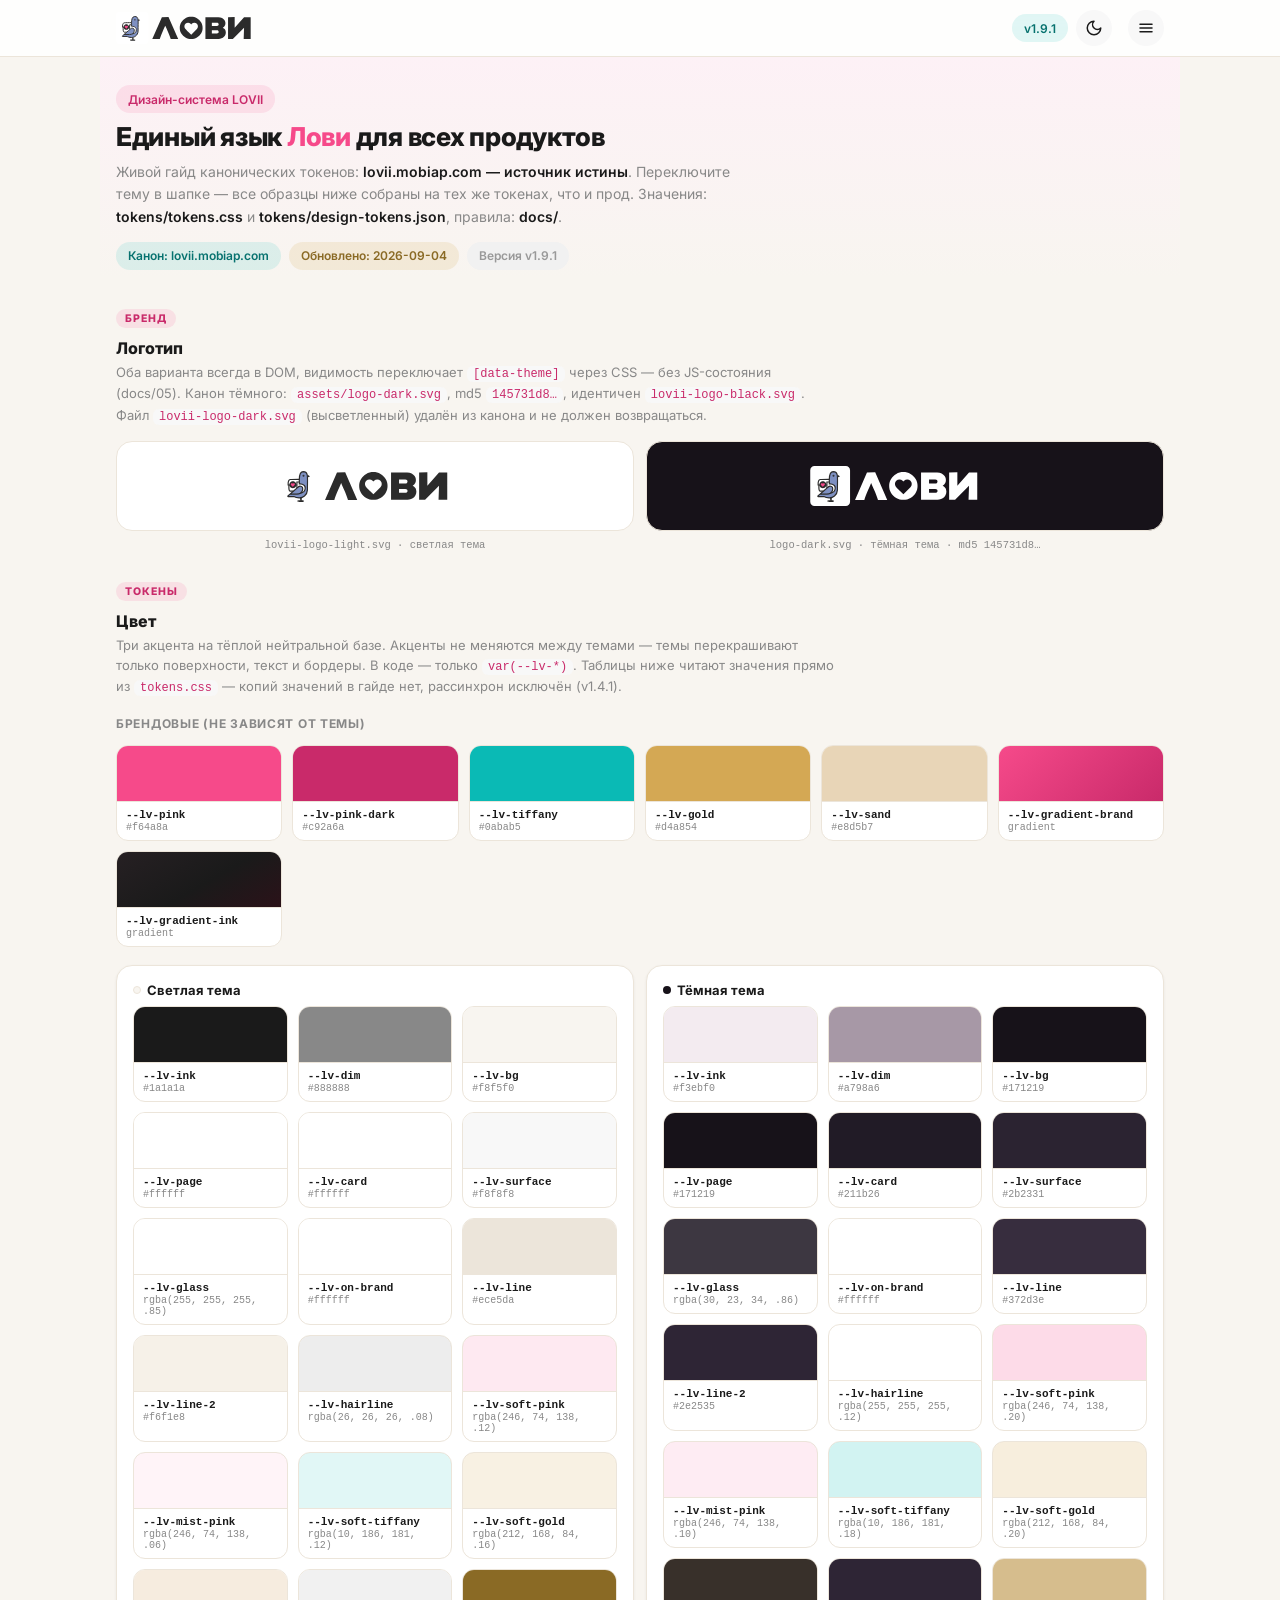
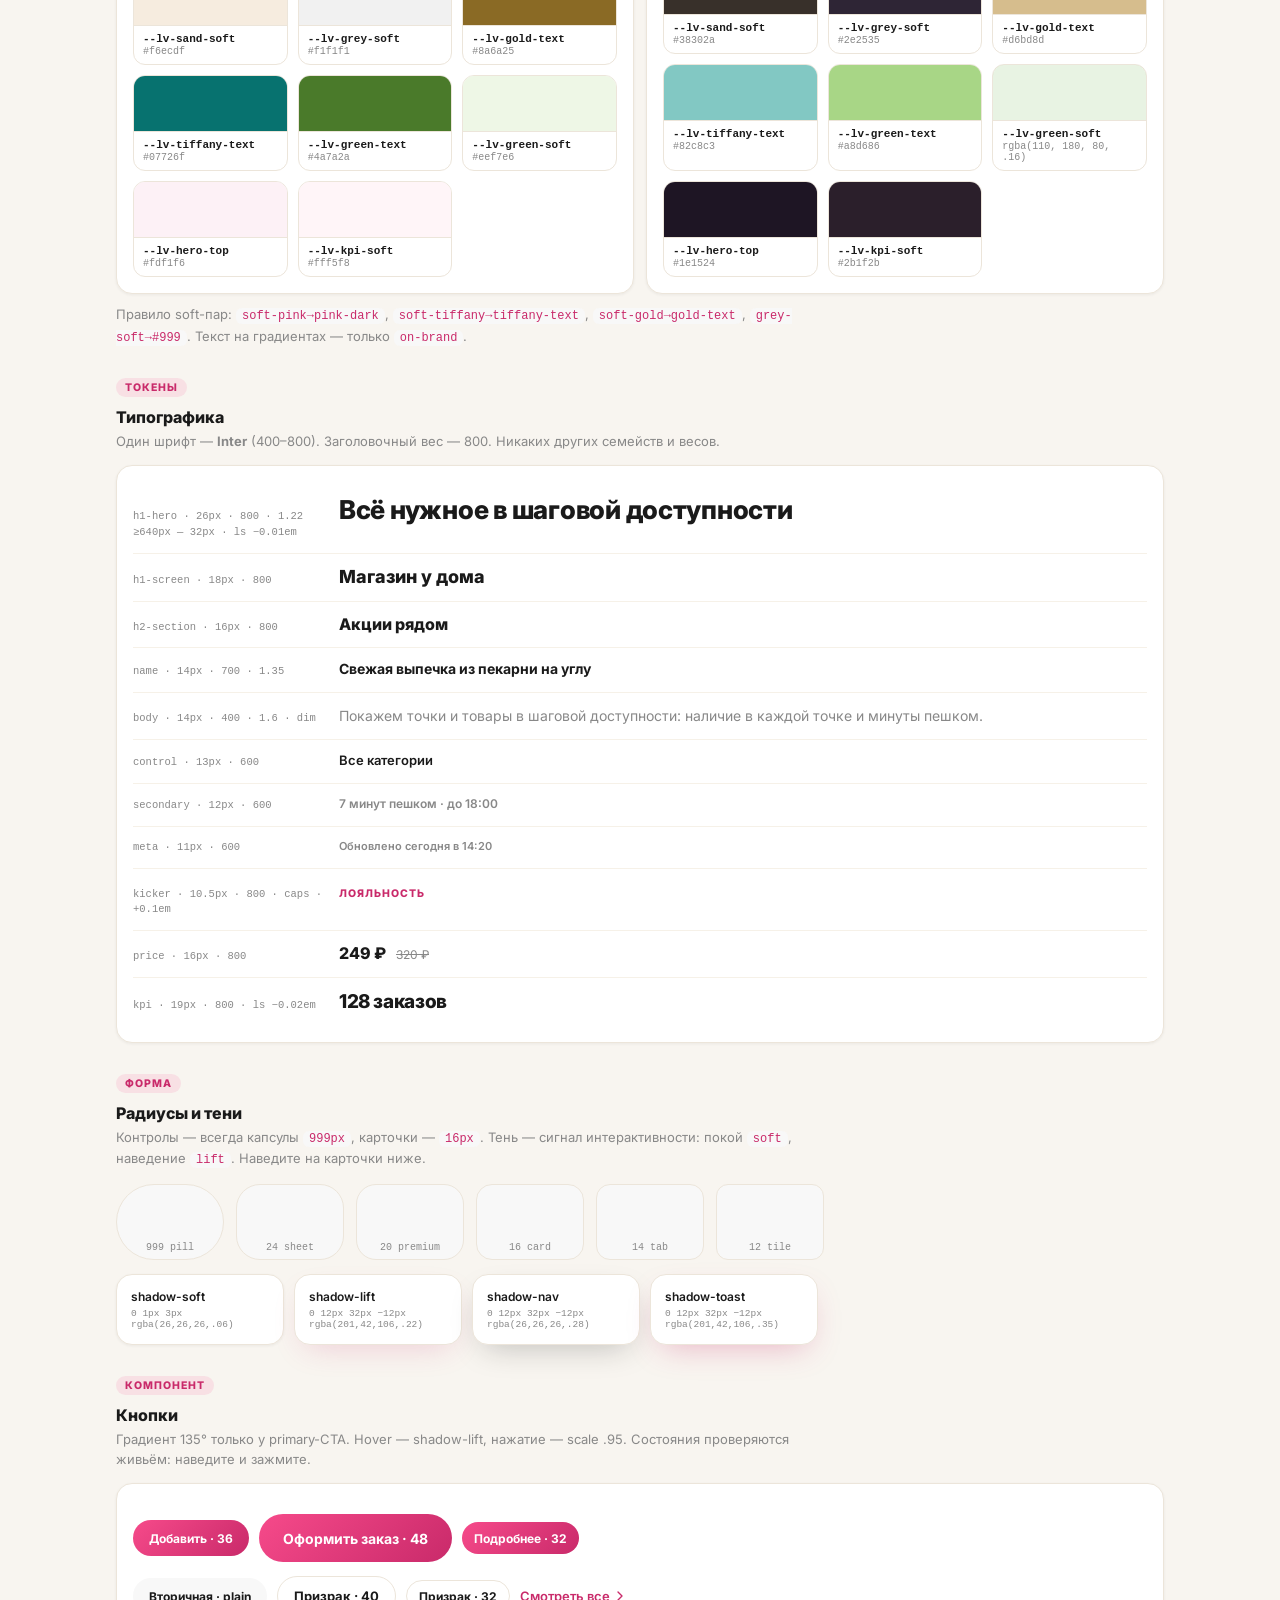
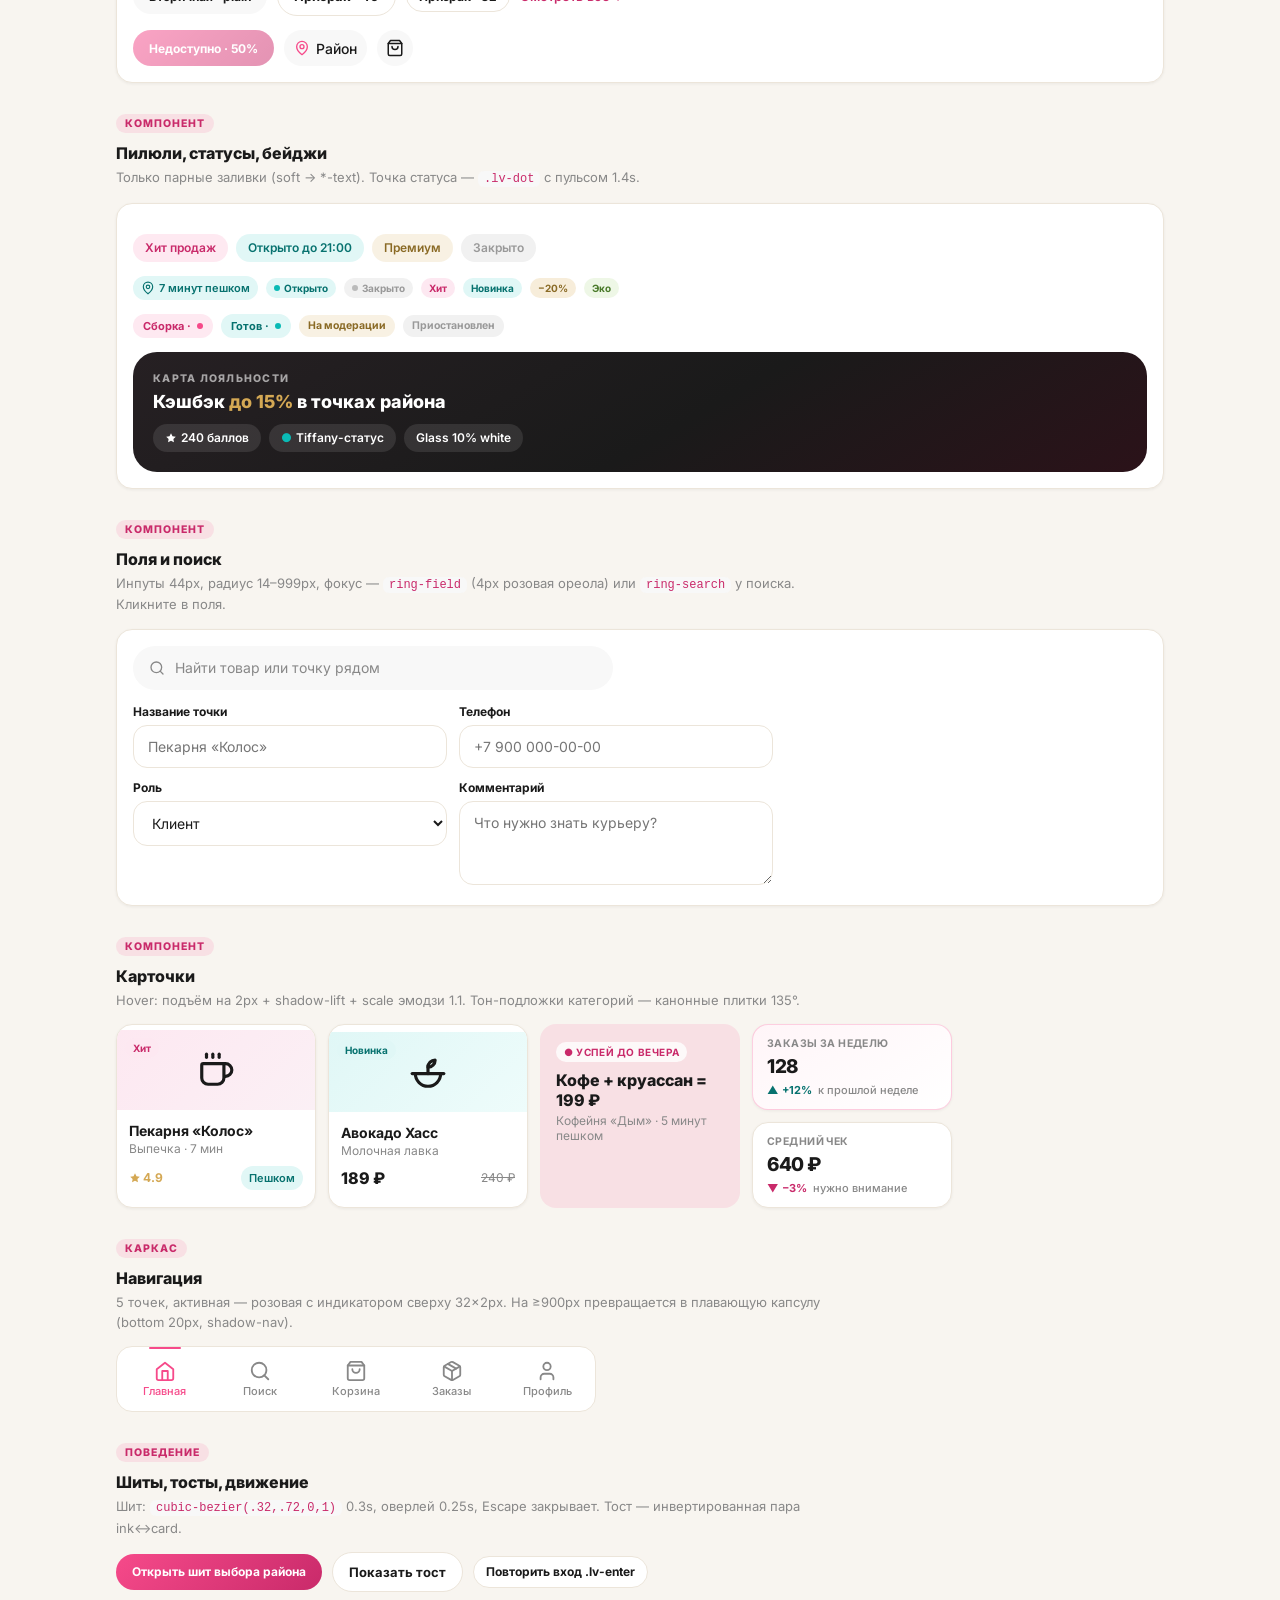
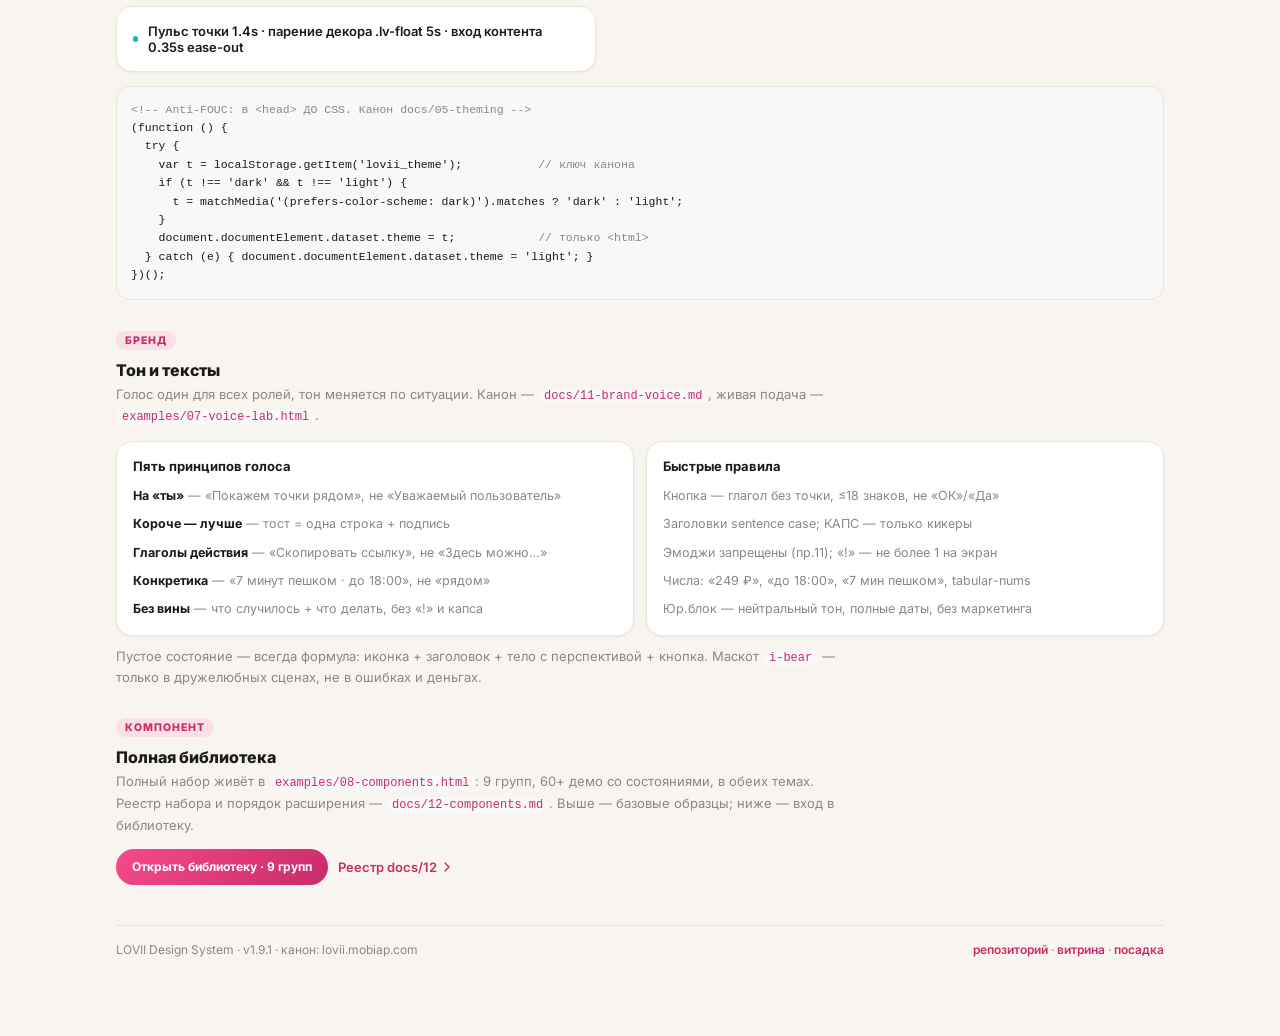
==== commit 42e1585d: "fix(style-guide): пересборка инлайн-спрайта из канона v4 — убран видимый хвост комментария над хедер" ====
--- a/style-guide.html
+++ b/style-guide.html
@@ -479,33 +479,9 @@
 </head>
 <body>
   <svg xmlns="http://www.w3.org/2000/svg" style="display:none" aria-hidden="true">
-<!-- LOVII DS · иконочный спрайт v3 (1.6.0): 43 символа. Стиль: 24px, stroke 2, round caps/joins, currentColor.
-     Использование: <svg class="ico"><use href="assets/icons.svg#i-heart"/><!-- Голубь Ло — маскот бренда (fill-знак, НЕ stroke-система): <svg class="ico-lo"><use href="assets/icons.svg#i-lo"/></svg> -->
-<symbol id="i-lo" viewBox="0 0 512 512"><path fill="#ffffff" d="m3.16,54.61C3.16,24.45,27.61,0,57.77,0h402.77c30.16,0,54.61,24.45,54.61,54.61v402.77c0,30.16-24.45,54.61-54.61,54.61H57.77c-30.16,0-54.61-24.45-54.61-54.61V54.61Z"/>
-    <g>
-    <g>
-    <path fill="#2b2b2b" d="m375.24,125.78c1.08.83,9.61,8.02,3.7,11.14-3.09,1.63-8.52,2.25-10.57,2.74-4.33,1.05-10.18,2.83-12.59,5.81,1.74-14.57-3.36-26.52-3.36-26.52,5.51-.71,15.28.85,22.82,6.83Z"/>
-    <path fill="#7e90c2" d="m299.19,71.8c72.36,0,51.53,71.8,53.66,233.56-3.58,73.96-63.53,100.5-101.42,103.02-41.11,1.51-73.38-17.24-73.38-17.24h-73.02c-4.02,0-5.92-4.94-2.94-7.64,6.51-5.88,16.1-14.35,27.19-24.07l86.54,1.01c20,0,35.04-4.17,46.24-10.7,45.71-7.94,60.95-26.89,63.01-67.19-.68-60.12-76.3-52.71-76.3-52.71.3-7.06.18-15.73,0-25.33-.2-10.53-.47-22.2-.32-34.11.58-46.87,7.61-97.58,50.74-98.6Zm8.58,53.76c0-2.94-2.38-5.33-5.33-5.33s-5.33,2.39-5.33,5.33,2.39,5.33,5.33,5.33,5.33-2.39,5.33-5.33Z"/>
-    <path fill="#ffffff" d="m325.07,282.55c-2.06,40.3-17.3,59.25-63.01,67.19,33.83-19.73,32.61-61.05,26.95-74.53-7.54-17.94-38.21-22.55-54.4-6.98-1.32,1.11-7.65,6.54-16.95,14.55l-.1-.12v-78.15h31.21c.18,9.6.3,18.27,0,25.33,0,0,75.62-7.41,76.3,52.71Z"/>
-    <path fill="#2b2b2b" d="m279.05,439.83s33.07-3.79,28.98,10.9c-4.09,14.7-27.95,7.19-45.68,9.01-17.73,1.83-39.11,1.97-39.05-10.83.07-12.81,37.49-8.9,37.49-8.9l-3.4-30.74,23.38-.8-1.72,31.36Z"/>
-    <path fill="#7e90c2" d="m289.01,275.21c5.66,13.48,6.88,54.8-26.95,74.53-11.2,6.53-26.24,10.7-46.24,10.7l-86.54-1.01c12.88-11.29,27.8-24.27,42.29-36.83,17.4-15.08,34.18-29.57,46.09-39.82,9.3-8.01,15.63-13.44,16.95-14.55,16.19-15.57,46.86-10.96,54.4,6.98Z"/>
-    <path fill="#ffffff" d="m248.77,204.51h-31.21v38.71h-112.78c-2.74-58.97,17.48-68.53,26.09-70.09,16.77-3.03,80.29-2.73,117.58-2.73-.15,11.91.12,23.58.32,34.11Z"/>
-    <path fill="#ffffff" d="m217.56,282.66l.1.12c-11.91,10.25-28.69,24.74-46.09,39.82,0,0-13.06-.09-40.96-.09-18.51,0-16.37-49.44-16.34-79.29h103.29v39.44Z"/>
-    </g>
-    <g>
-    <path fill="none" stroke="#2b2b2b" stroke-miterlimit="10" stroke-width="15" d="m129.27,359.43h.01l86.54,1.01c20,0,35.04-4.17,46.24-10.7,33.83-19.73,32.61-61.05,26.95-74.53-7.54-17.94-38.21-22.55-54.4-6.98-1.32,1.11-7.65,6.54-16.95,14.55-11.91,10.25-28.69,24.74-46.09,39.82-14.49,12.56-29.41,25.54-42.29,36.83-11.09,9.72-20.68,18.19-27.19,24.07-2.98,2.7-1.08,7.64,2.94,7.64h73.02s32.27,18.75,73.38,17.24c37.89-2.52,97.84-29.06,101.42-103.02-2.13-161.76,18.7-233.56-53.66-233.56-43.13,1.02-50.16,51.73-50.74,98.6-.15,11.91.12,23.58.32,34.11.18,9.6.3,18.27,0,25.33,0,0,75.62-7.41,76.3,52.71-2.06,40.3-17.3,59.25-63.01,67.19"/>
-    <circle fill="none" stroke="#2b2b2b" stroke-miterlimit="10" stroke-width="15" cx="302.44" cy="125.56" r="5.33"/>
-    <path fill="none" stroke="#2b2b2b" stroke-miterlimit="10" d="m352.42,118.95c5.51-.71,15.28.85,22.82,6.83,1.08.83,9.61,8.02,3.7,11.14-3.09,1.63-8.52,2.25-10.57,2.74-4.33,1.05-10.18,2.83-12.59,5.81,1.74-14.57-3.36-26.52-3.36-26.52Z"/>
-    <path fill="none" stroke="#2b2b2b" stroke-miterlimit="10" stroke-width="15" d="m248.45,170.4c-37.29,0-100.81-.3-117.58,2.73-8.61,1.56-28.83,11.12-26.09,70.09h112.69"/>
-    <polyline fill="none" stroke="#2b2b2b" stroke-miterlimit="10" stroke-width="15" points="248.77 204.51 217.56 204.51 217.56 243.22 217.56 282.66"/>
-    <path fill="none" stroke="#2b2b2b" stroke-miterlimit="10" stroke-width="15" d="m114.27,243.22c-.03,29.85-2.17,79.29,16.34,79.29,27.9,0,40.96.09,40.96.09"/>
-    </g>
-    </g>
-    <g>
-    <path fill="#2b2b2b" d="m204.41,218.06c-4.05-6.63-9.49-11.91-16.3-15.84-6.81-3.93-14.38-5.9-22.69-5.9s-15.83,1.97-22.66,5.9c-6.83,3.93-12.28,9.21-16.33,15.84-4.05,6.63-6.08,13.97-6.08,22.04s2.03,15.42,6.08,22.04c4.05,6.63,9.5,11.92,16.33,15.87,6.83,3.95,14.39,5.93,22.66,5.93s15.88-1.98,22.69-5.93c6.81-3.95,12.25-9.24,16.3-15.87,4.05-6.63,6.08-13.97,6.08-22.04s-2.03-15.41-6.08-22.04Z"/>
-    <path fill="#f64a8a" fill-rule="evenodd" d="m187.92,223.98c-5.58-5.58-14.62-5.58-20.2,0l-2.31,2.31-2.31-2.31c-5.58-5.58-14.62-5.58-20.2,0-4.91,4.91-5.5,12.5-1.76,18.06,4.63,5.66,10.69,11.91,24.42,24.5l22.36-22.36c5.58-5.58,5.58-14.62,0-20.2Z"/>
-    </g></symbol>
-</svg>
+<!-- LOVII DS · иконочный спрайт v4 (1.9.1): 44 символа. Стиль: 24px, stroke 2, round caps/joins, currentColor.
+     Использование: <svg class="ico"><use href="assets/icons.svg#i-heart"/></svg>
+     Голубь Ло — маскот бренда (fill-знак, НЕ stroke-система): <svg class="ico-lo"><use href="assets/icons.svg#i-lo"/></svg>
      Заливные (star) помечены fill внутри символа. Эмоджи в UI запрещены — см. docs/09-components.md §Иконки. -->
 <symbol id="i-search" viewBox="0 0 24 24"><circle cx="11" cy="11" r="8"/><path d="m21 21-4.3-4.3"/></symbol>
 <symbol id="i-chevron-right" viewBox="0 0 24 24"><path d="m9 18 6-6-6-6"/></symbol>
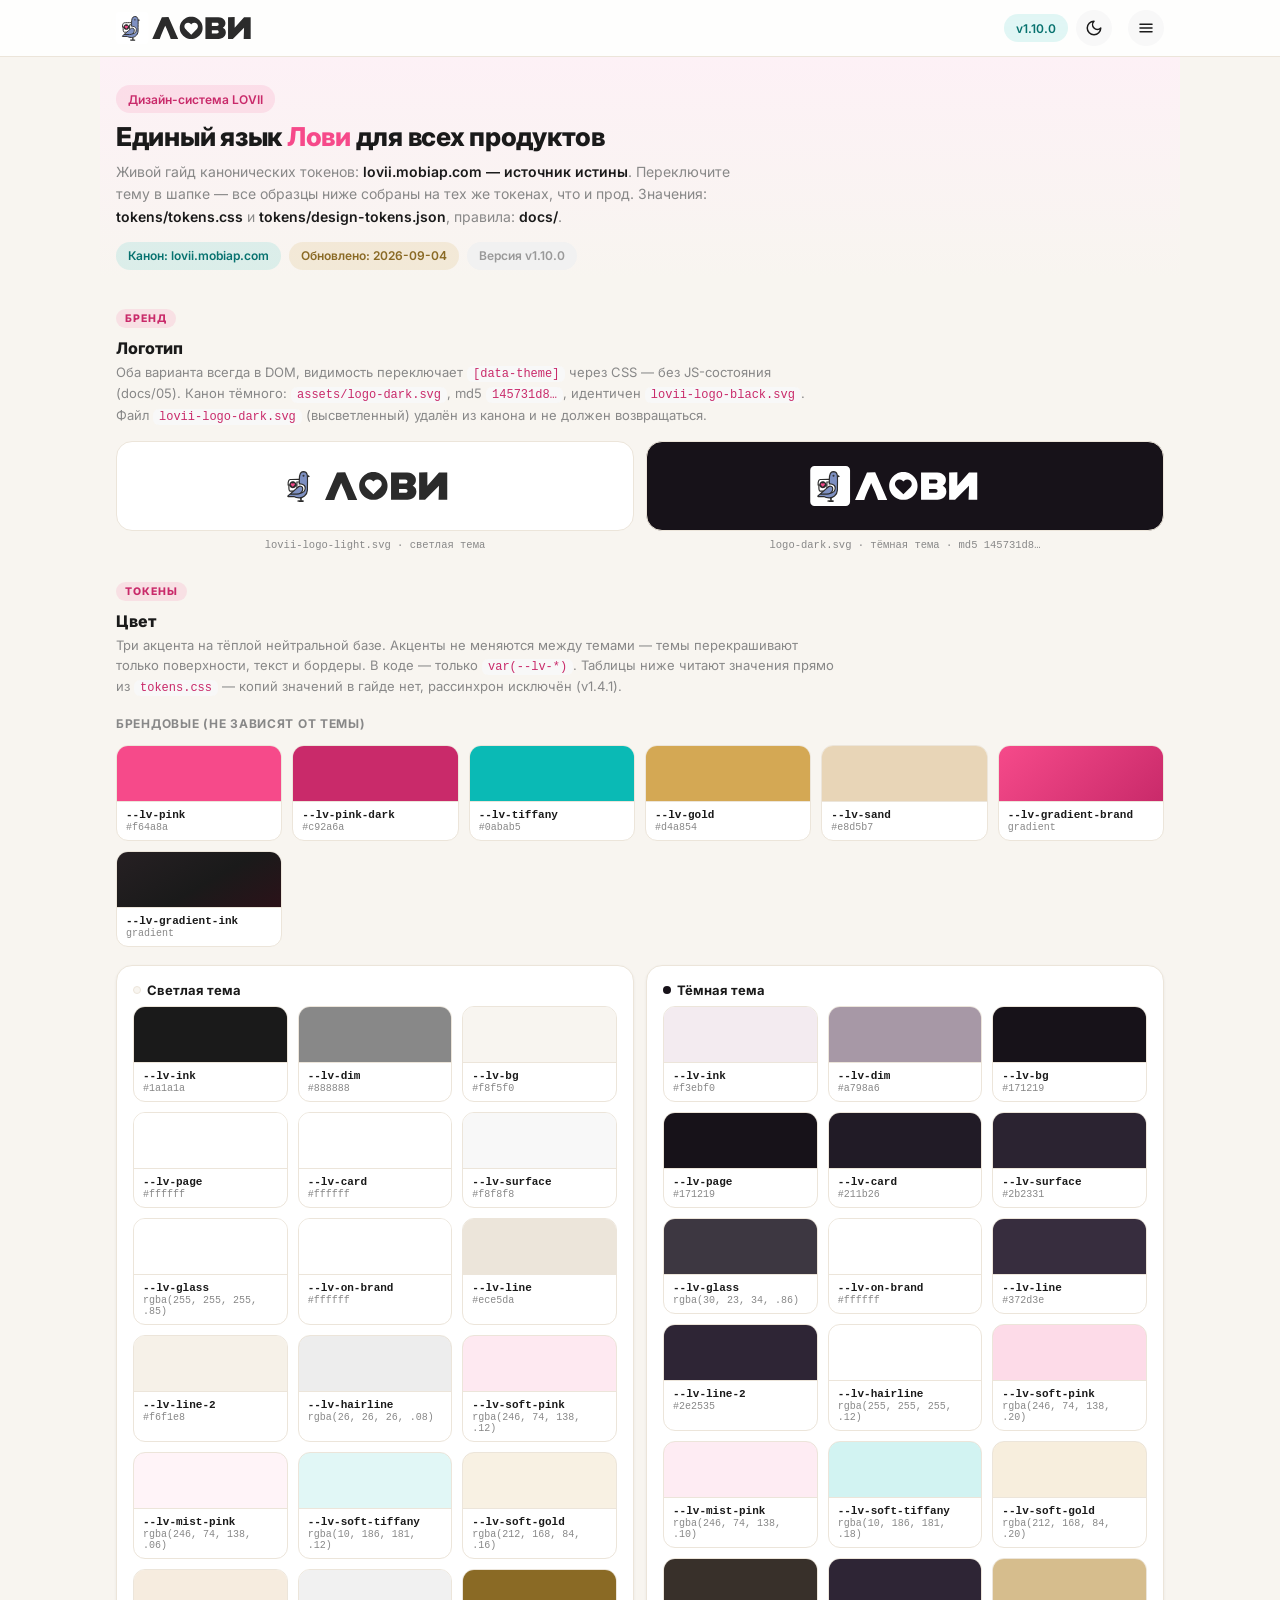
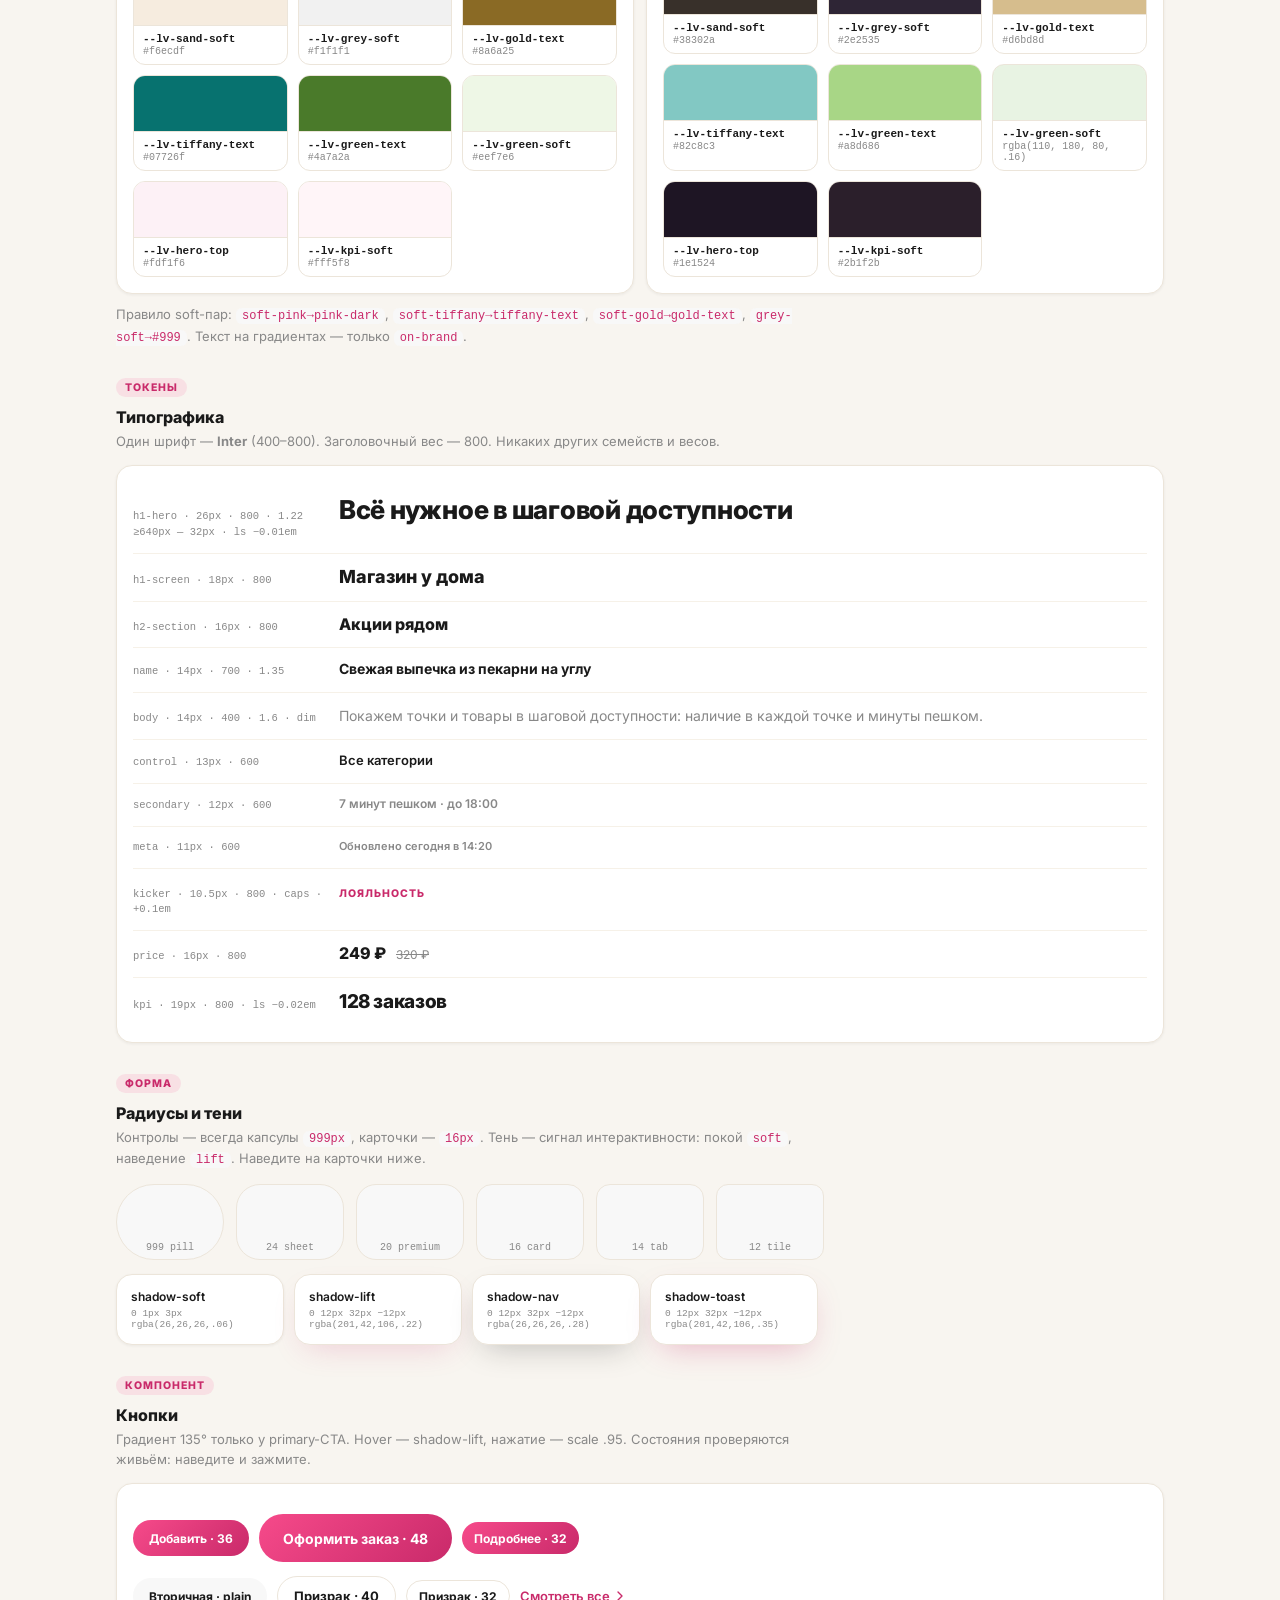
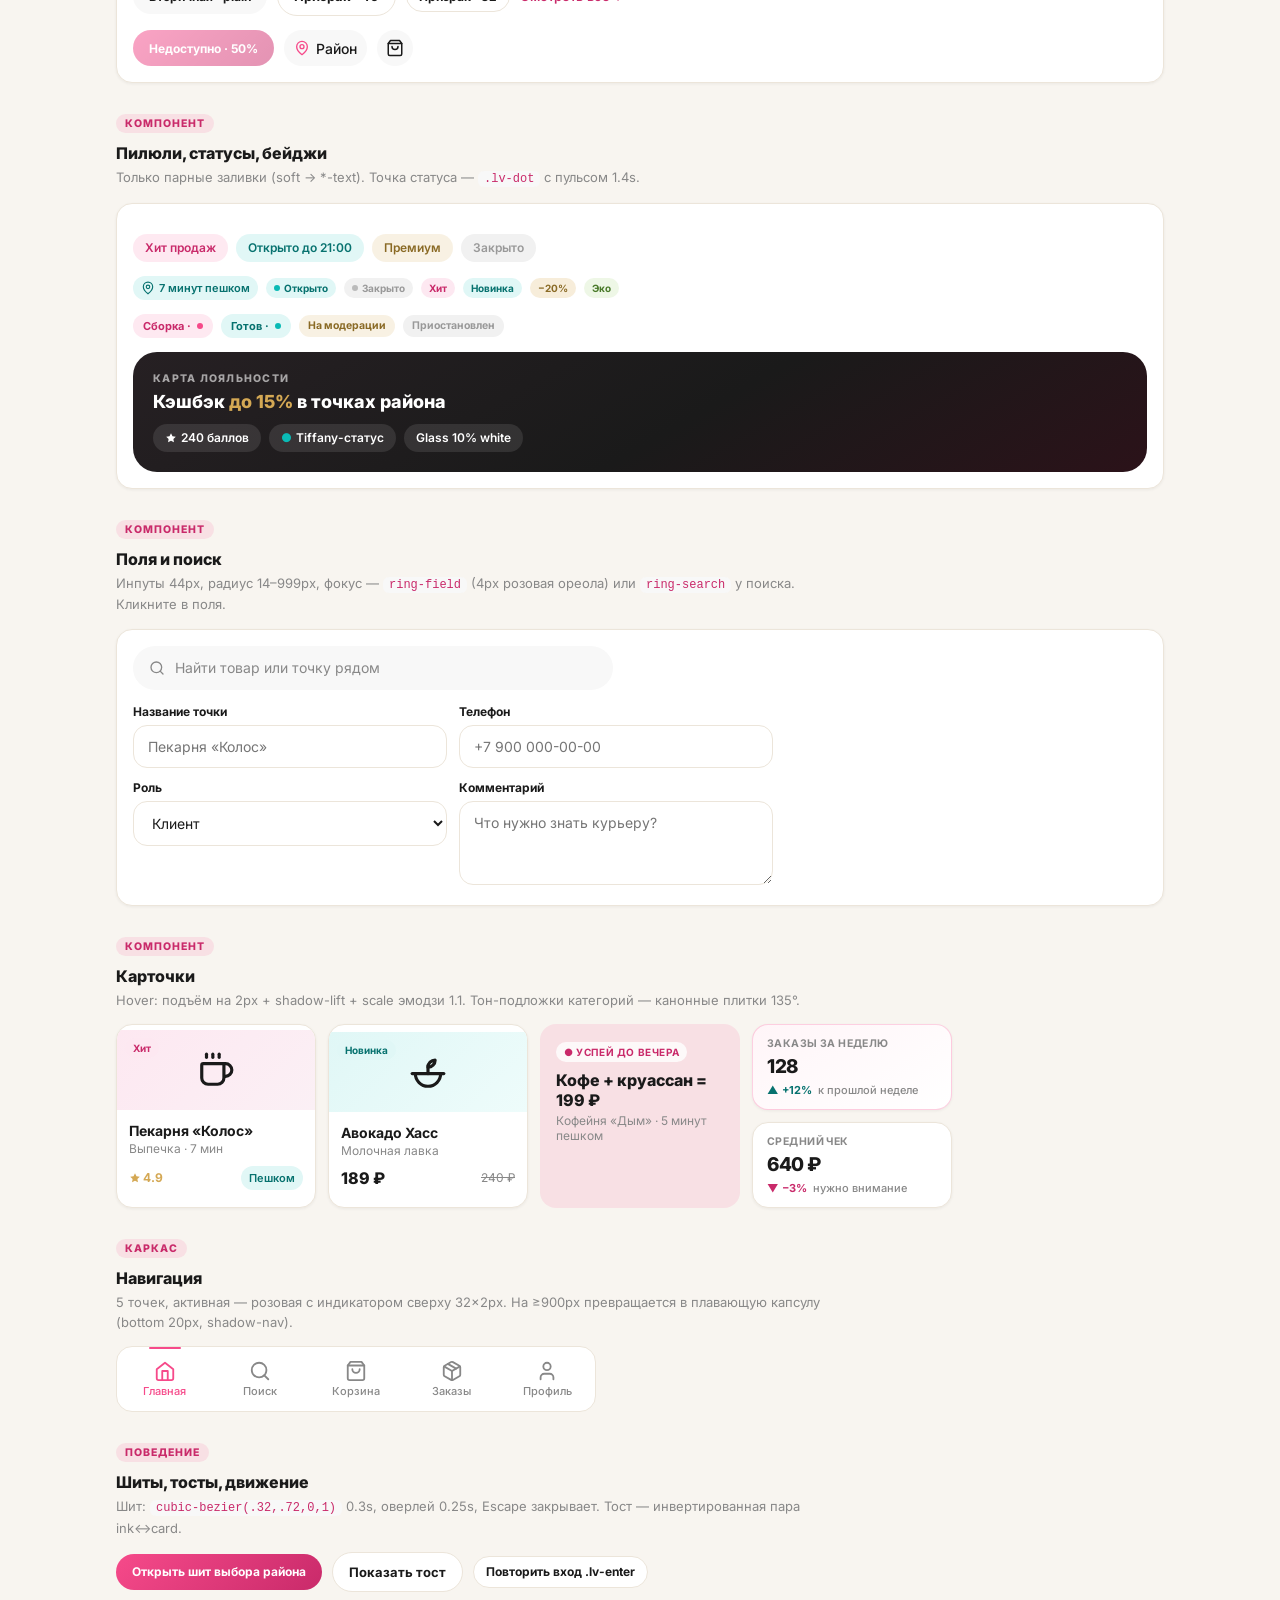
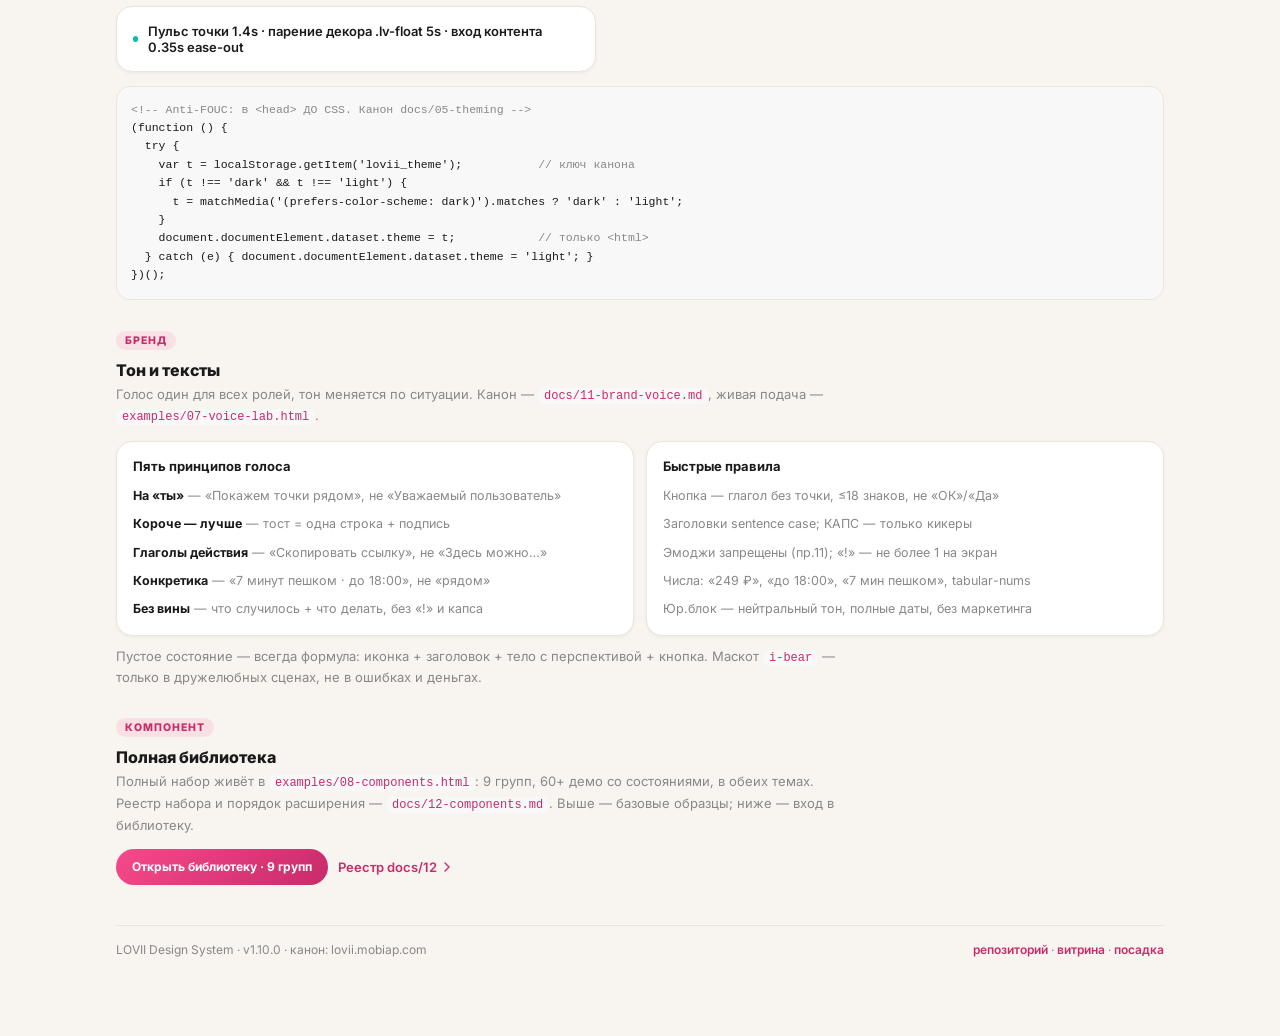
==== commit ba685fb1: "feat(ui): LOVII UI v1.0 — единый файл lovii.css (сборка слоя A tokens + слоя B компонентов) - css/lo" ====
--- a/style-guide.html
+++ b/style-guide.html
@@ -25,7 +25,7 @@
   <style>
     /* ===================== Канонические токены (инлайн из tokens/tokens.css) ===================== */
 /* ============================================================
-   LOVII «Лови» — канонические дизайн-токены v1.9.1
+   LOVII «Лови» — канонические дизайн-токены v1.10.0 (значения без изменений с 1.9.1)
    Источник истины: lovii.mobiap.com (репо lovii_demo, css/lovii.css)
    Репо дизайн-системы: bestdeejay-design/lovii-design
 
@@ -558,7 +558,7 @@
       <img class="gs-logo logo-light-img" src="[data-uri]" alt="LOVII">
       <img class="gs-logo logo-dark-img" src="[data-uri]" alt="LOVII">
       <div class="gs-head-right">
-        <span class="stat-pill tiffany">v1.9.1</span>
+        <span class="stat-pill tiffany">v1.10.0</span>
         <button class="icon-btn" data-action="theme-toggle" aria-label="Сменить тему" title="Светлая/тёмная тема">
           <svg class="theme-ico-moon" viewBox="0 0 24 24" fill="none" stroke="currentColor" stroke-width="2" stroke-linecap="round" stroke-linejoin="round" aria-hidden="true"><path d="M12 3a6 6 0 0 0 9 9 9 9 0 1 1-9-9Z"/></svg>
           <svg class="theme-ico-sun" viewBox="0 0 24 24" fill="none" stroke="currentColor" stroke-width="2" stroke-linecap="round" stroke-linejoin="round" aria-hidden="true"><circle cx="12" cy="12" r="4"/><path d="M12 2v2"/><path d="M12 20v2"/><path d="m4.93 4.93 1.41 1.41"/><path d="m17.66 17.66 1.41 1.41"/><path d="M2 12h2"/><path d="M20 12h2"/><path d="m6.34 17.66-1.41 1.41"/><path d="m19.07 4.93-1.41 1.41"/></svg>
@@ -575,7 +575,7 @@
       <div class="gs-hero-meta">
         <span class="stat-pill tiffany">Канон: lovii.mobiap.com</span>
         <span class="stat-pill gold">Обновлено: 2026-09-04</span>
-        <span class="stat-pill grey">Версия v1.9.1</span>
+        <span class="stat-pill grey">Версия v1.10.0</span>
       </div>
     </div>
 
@@ -858,7 +858,7 @@
     </section>
 
     <footer class="gs-footer">
-      <span>LOVII Design System · v1.9.1 · канон: lovii.mobiap.com</span>
+      <span>LOVII Design System · v1.10.0 · канон: lovii.mobiap.com</span>
       <span><a href="https://github.com/bestdeejay-design/lovii-design">репозиторий</a> · <a href="https://lovii.mobiap.com">витрина</a> · <a href="https://bestdeejay-design.github.io/lovii-site/">посадка</a></span>
     </footer>
   </main>
--- a/tokens/tokens.css
+++ b/tokens/tokens.css
@@ -1,5 +1,5 @@
 /* ============================================================
-   LOVII «Лови» — канонические дизайн-токены v1.9.1
+   LOVII «Лови» — канонические дизайн-токены v1.10.0 (значения без изменений с 1.9.1)
    Источник истины: lovii.mobiap.com (репо lovii_demo, css/lovii.css)
    Репо дизайн-системы: bestdeejay-design/lovii-design
 
